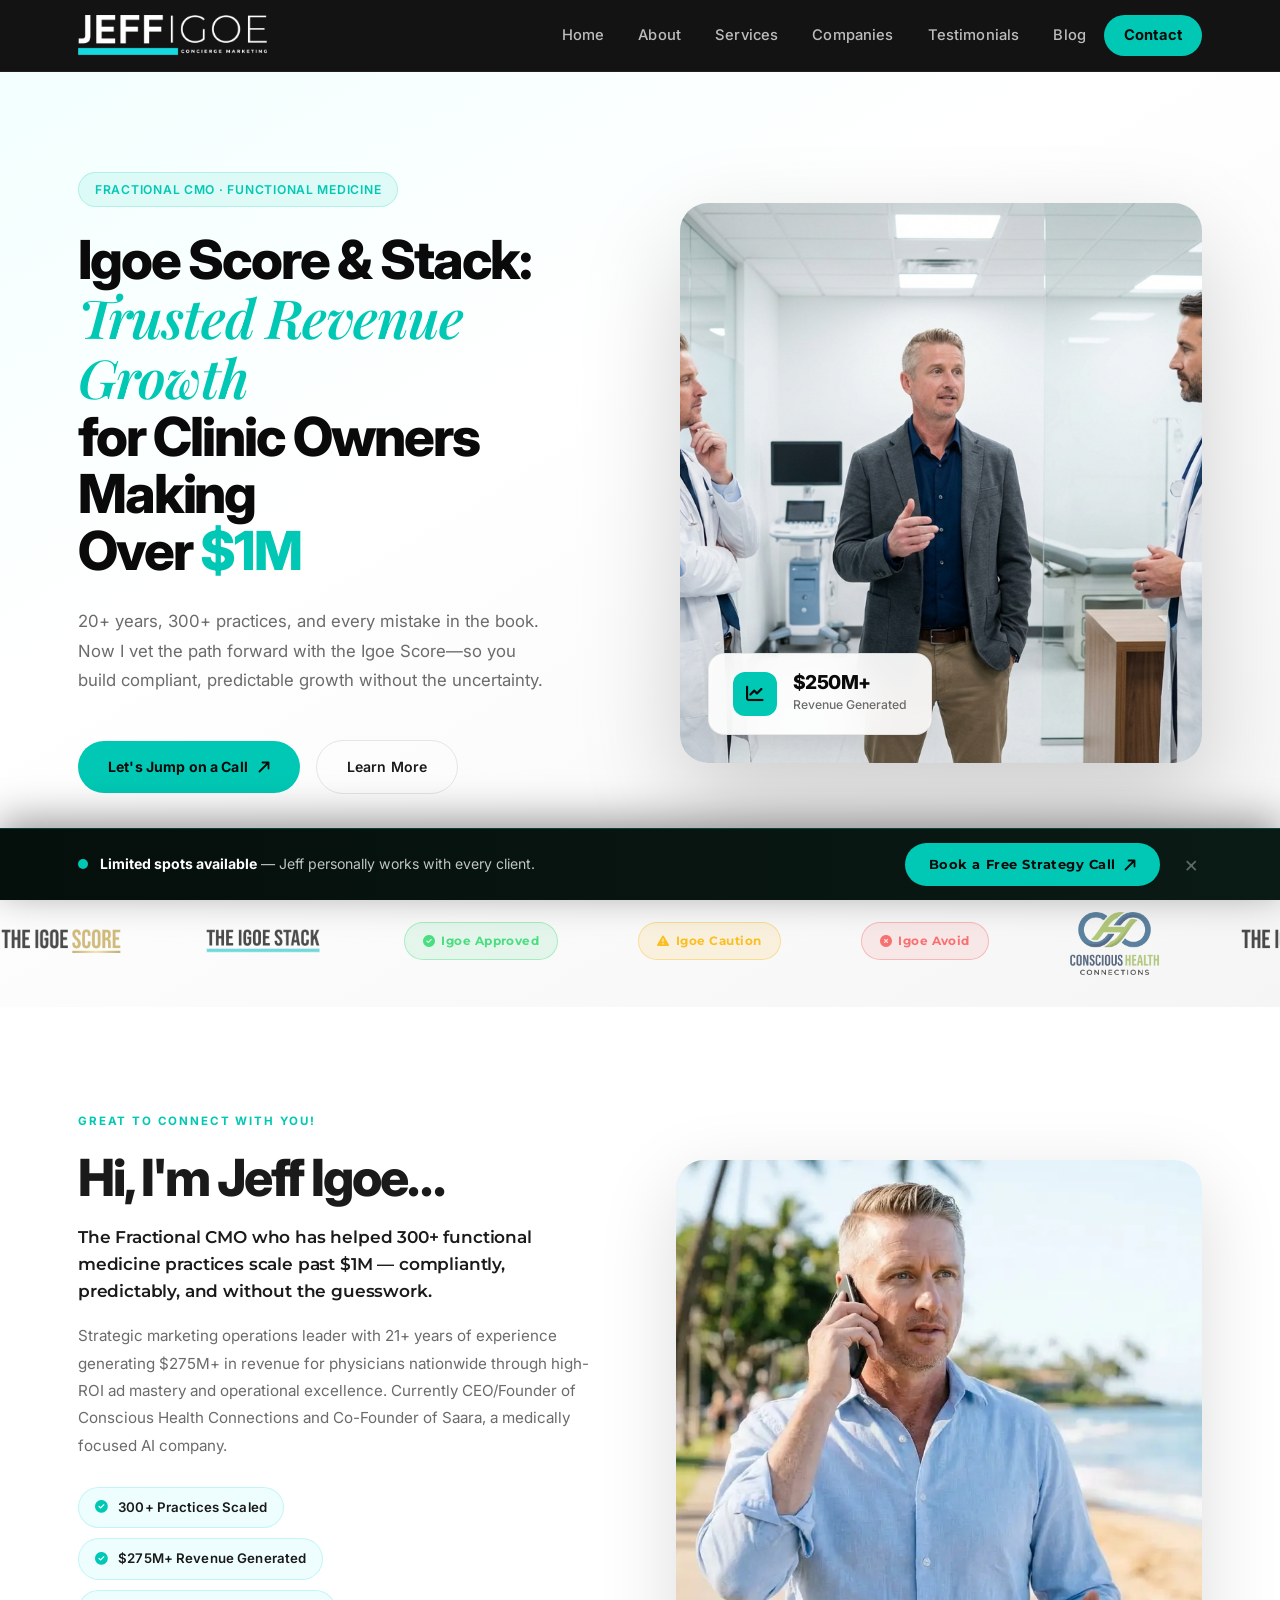
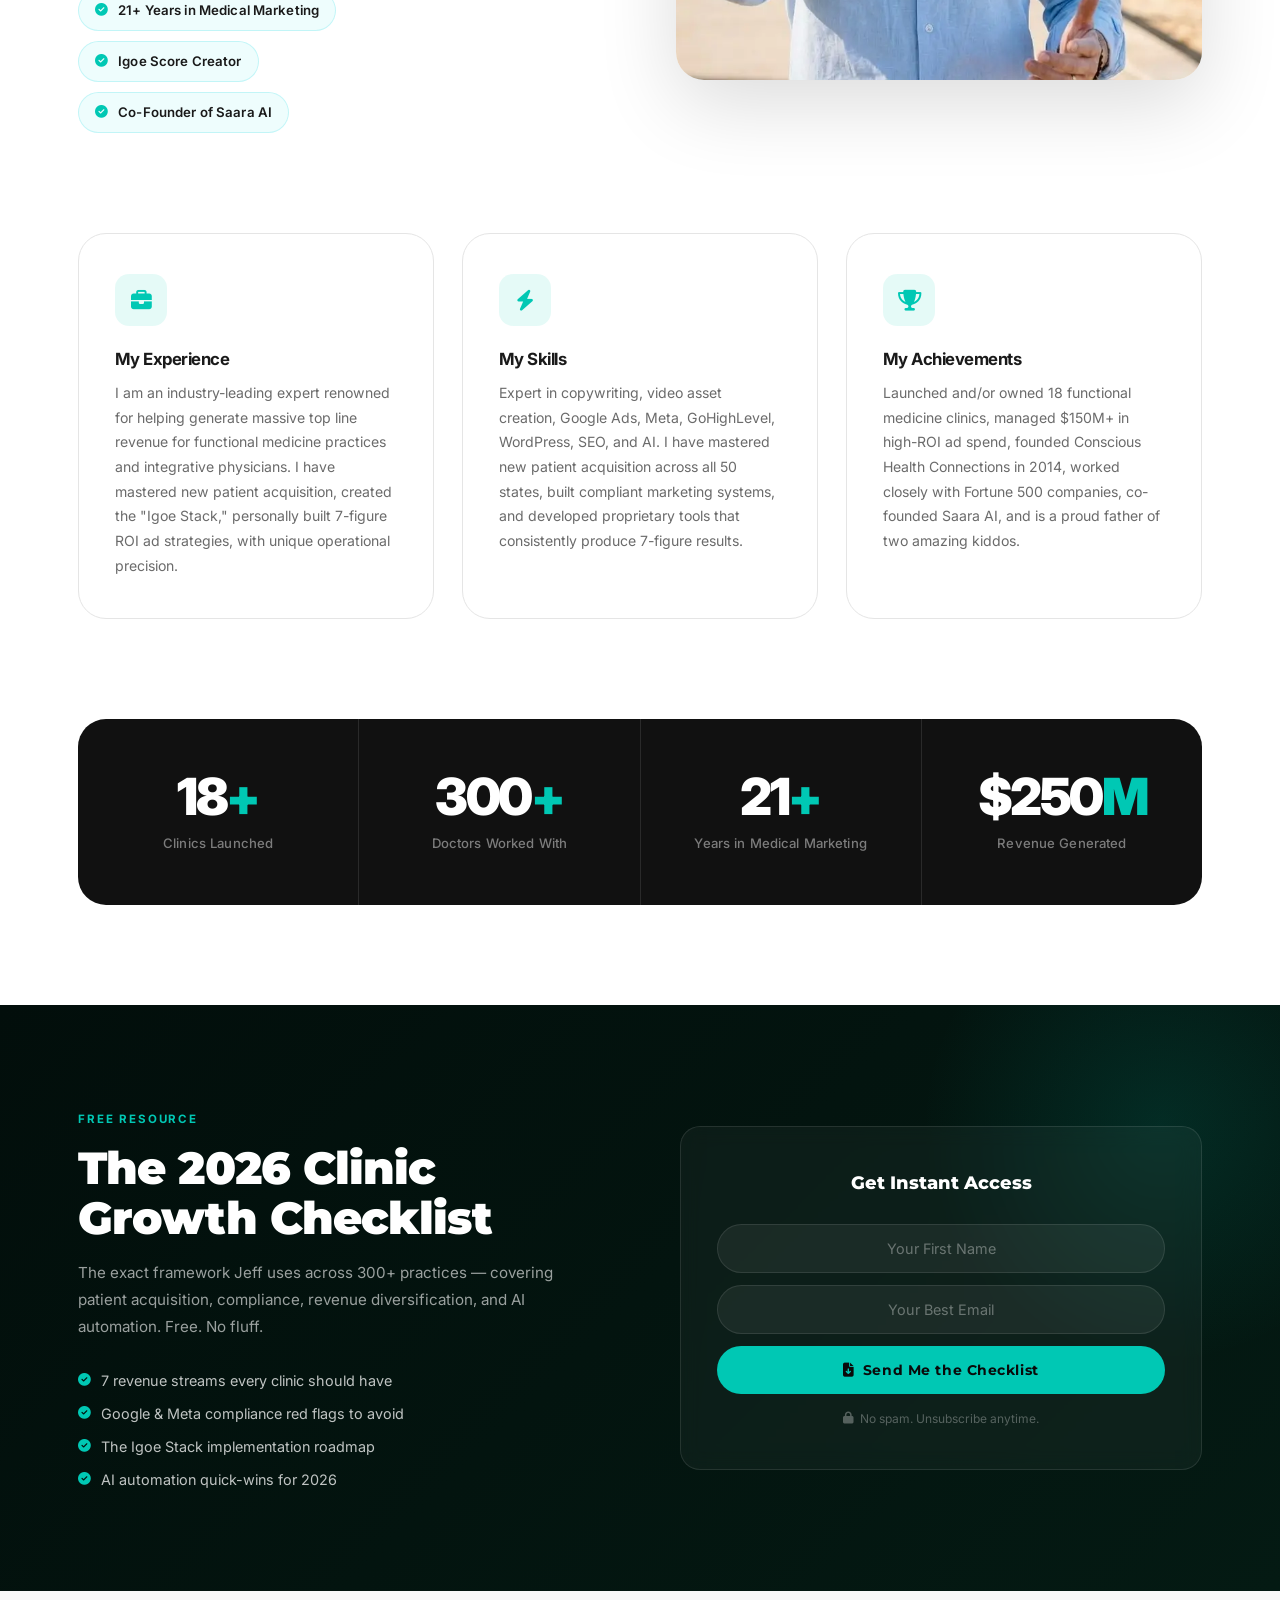
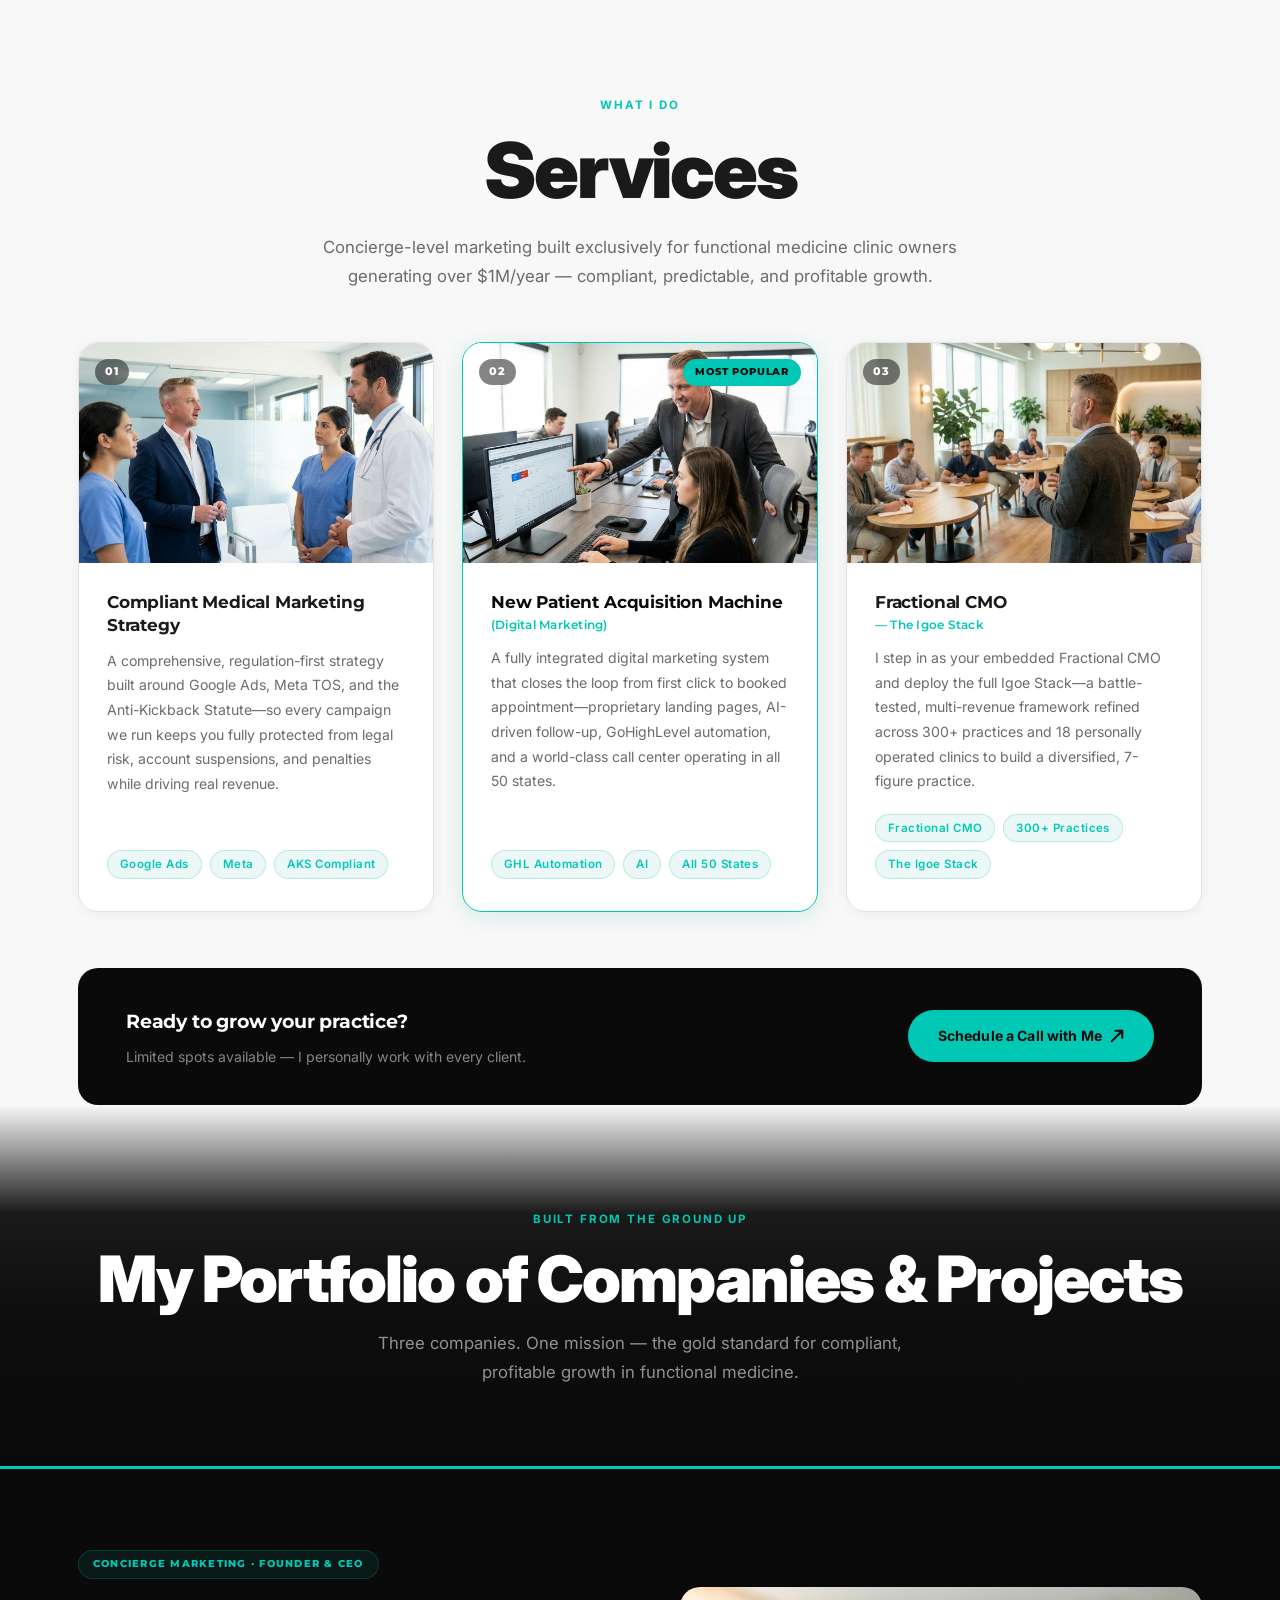
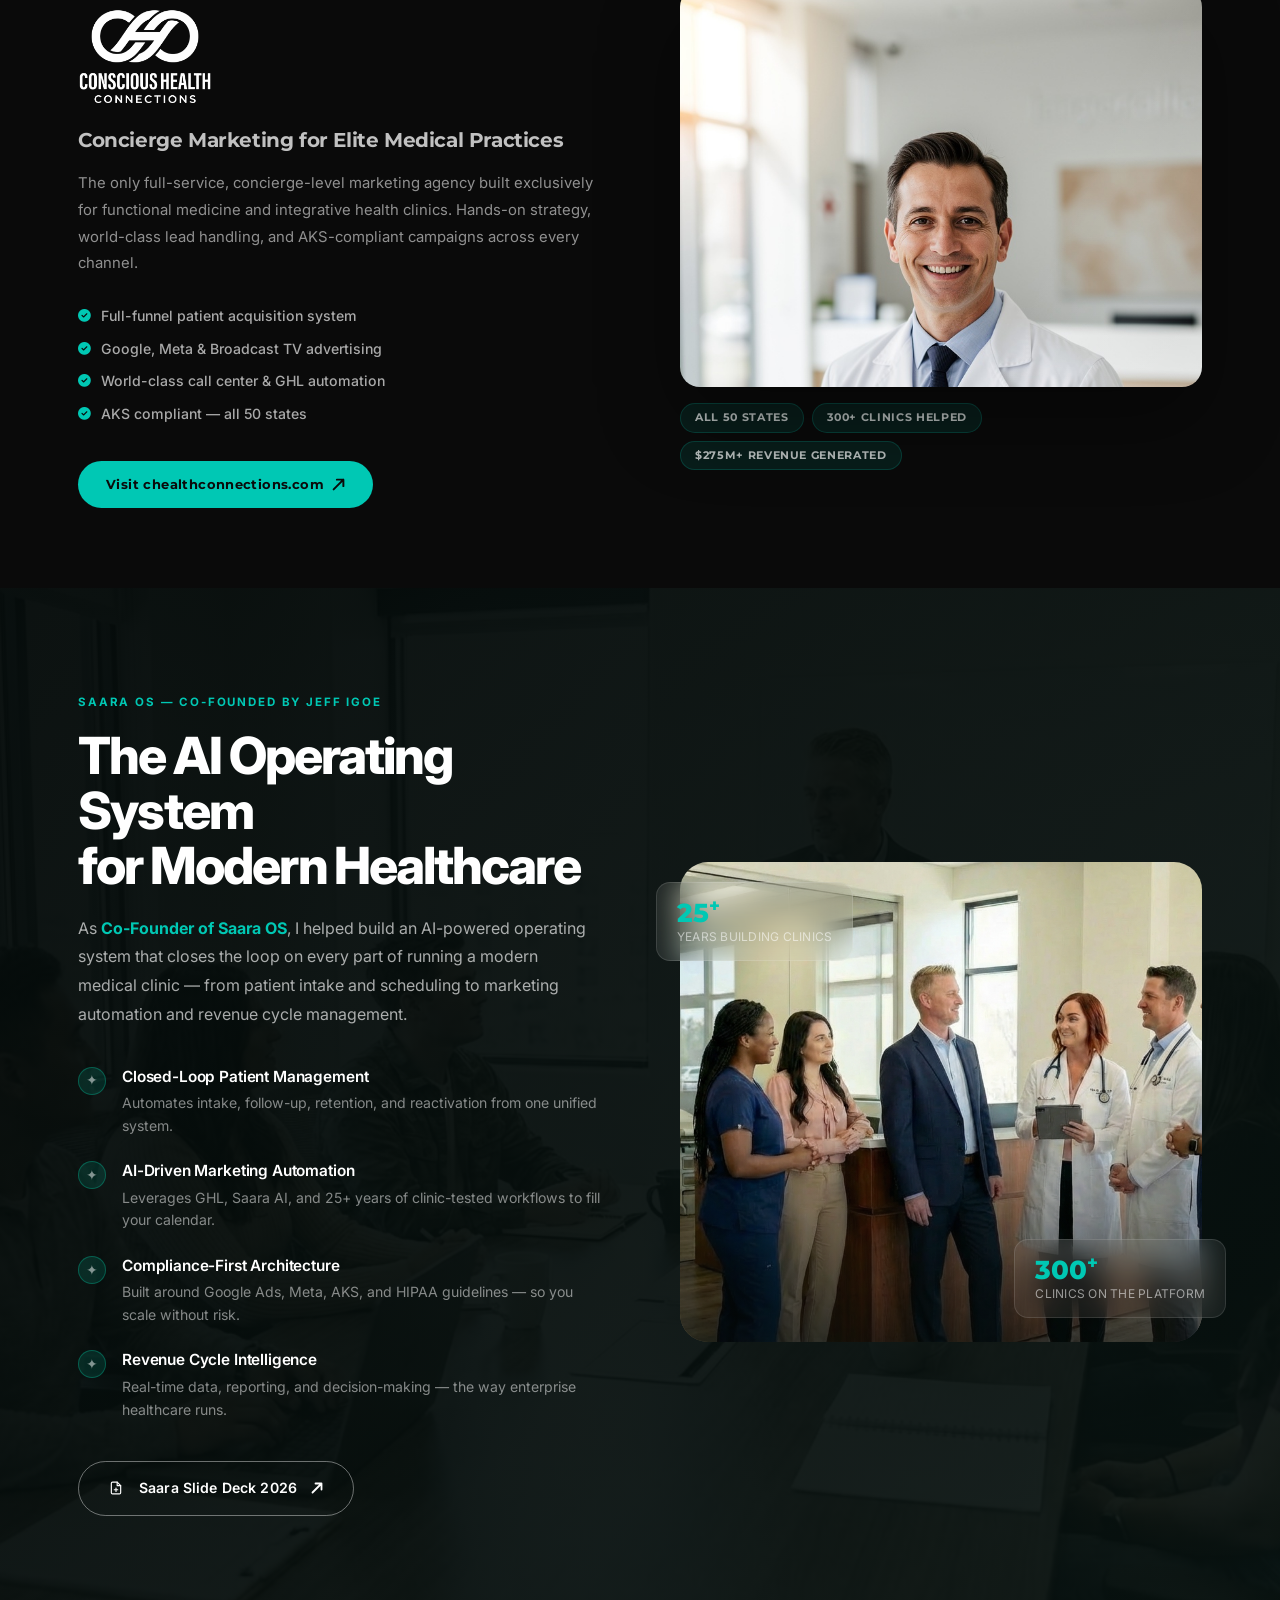
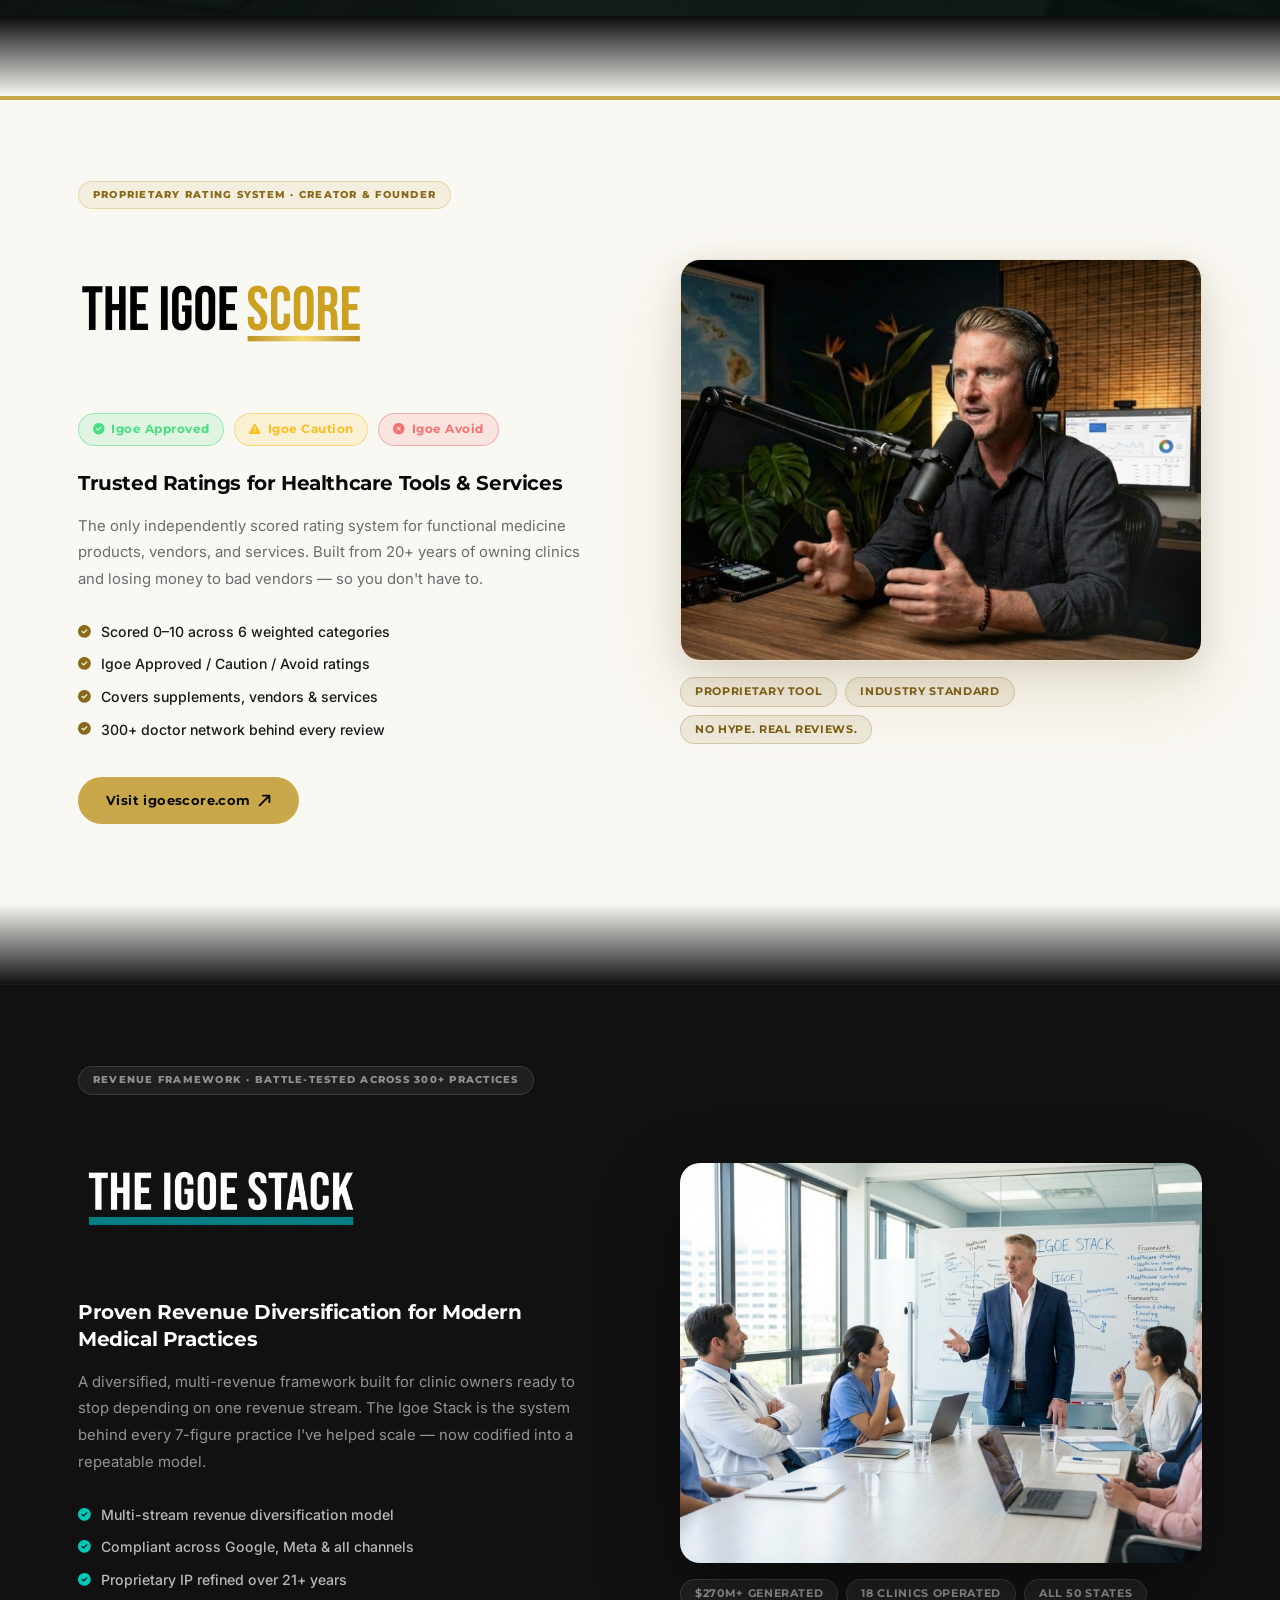
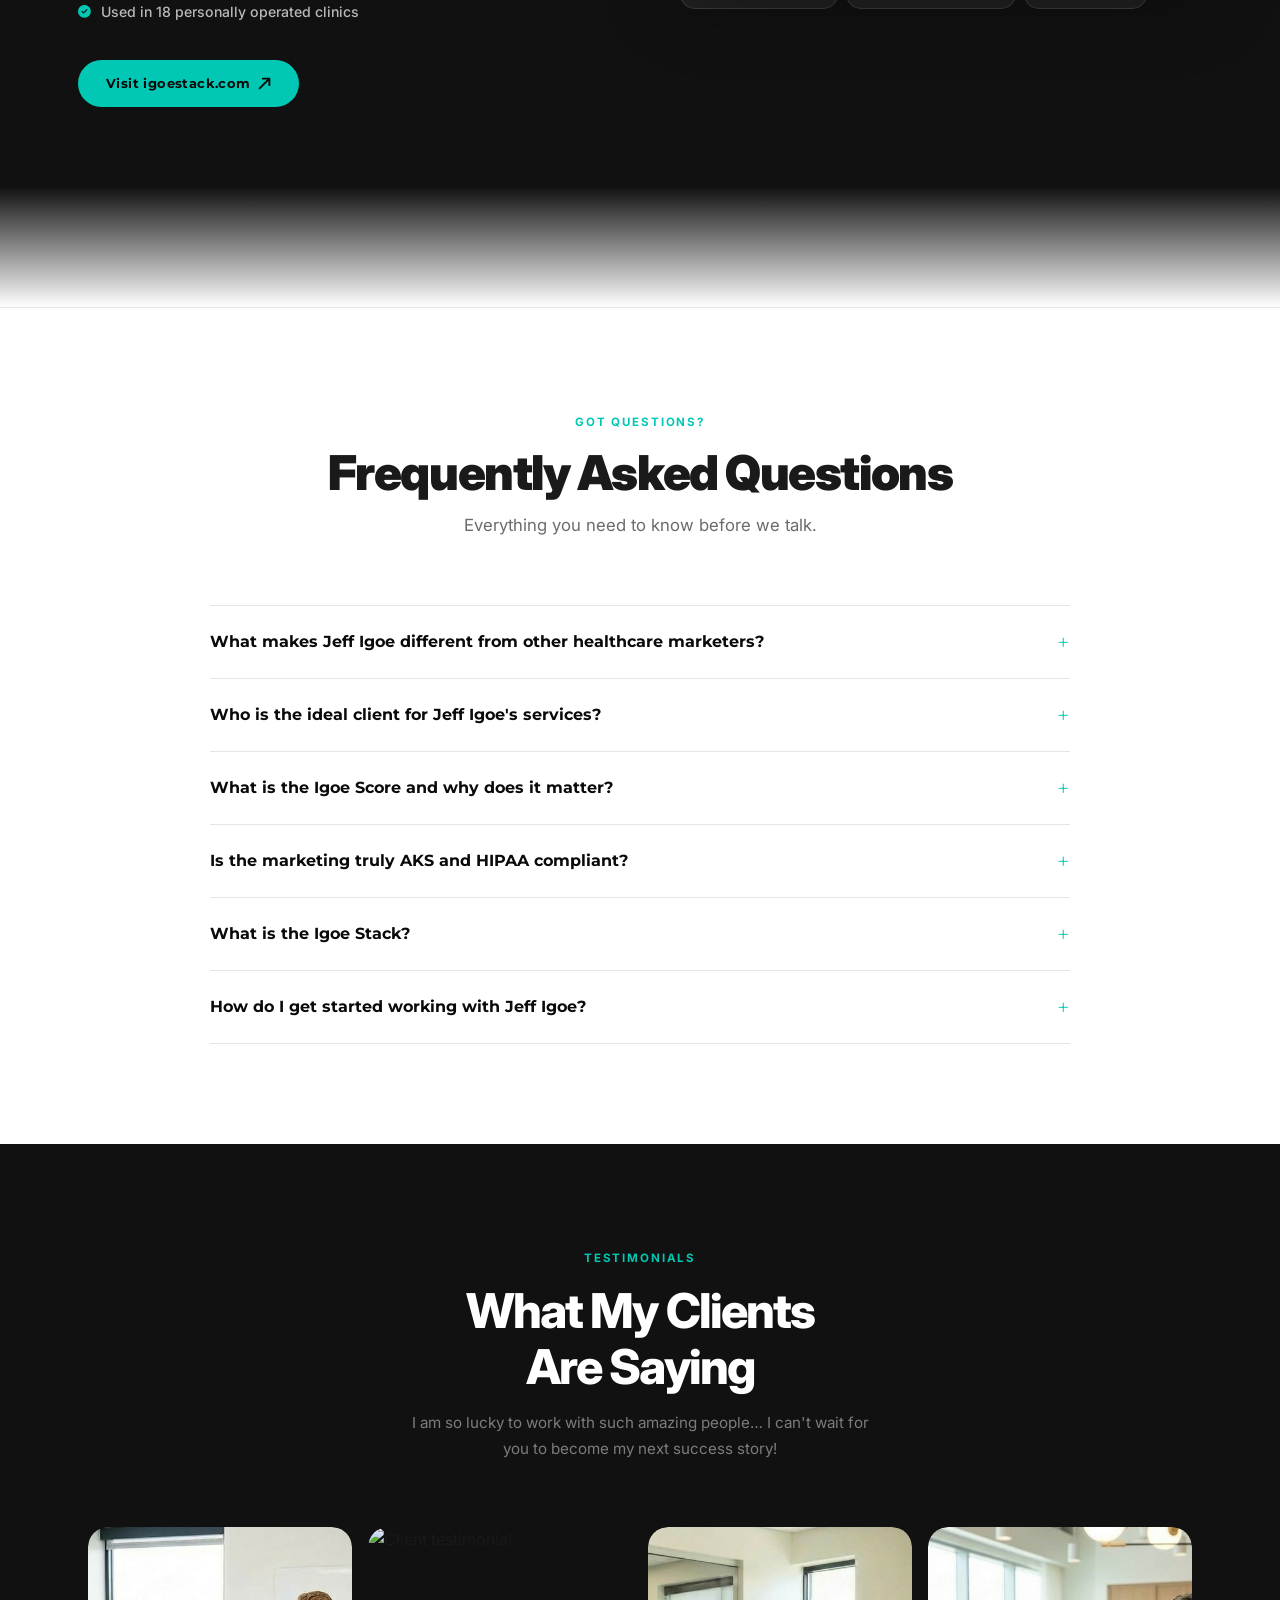
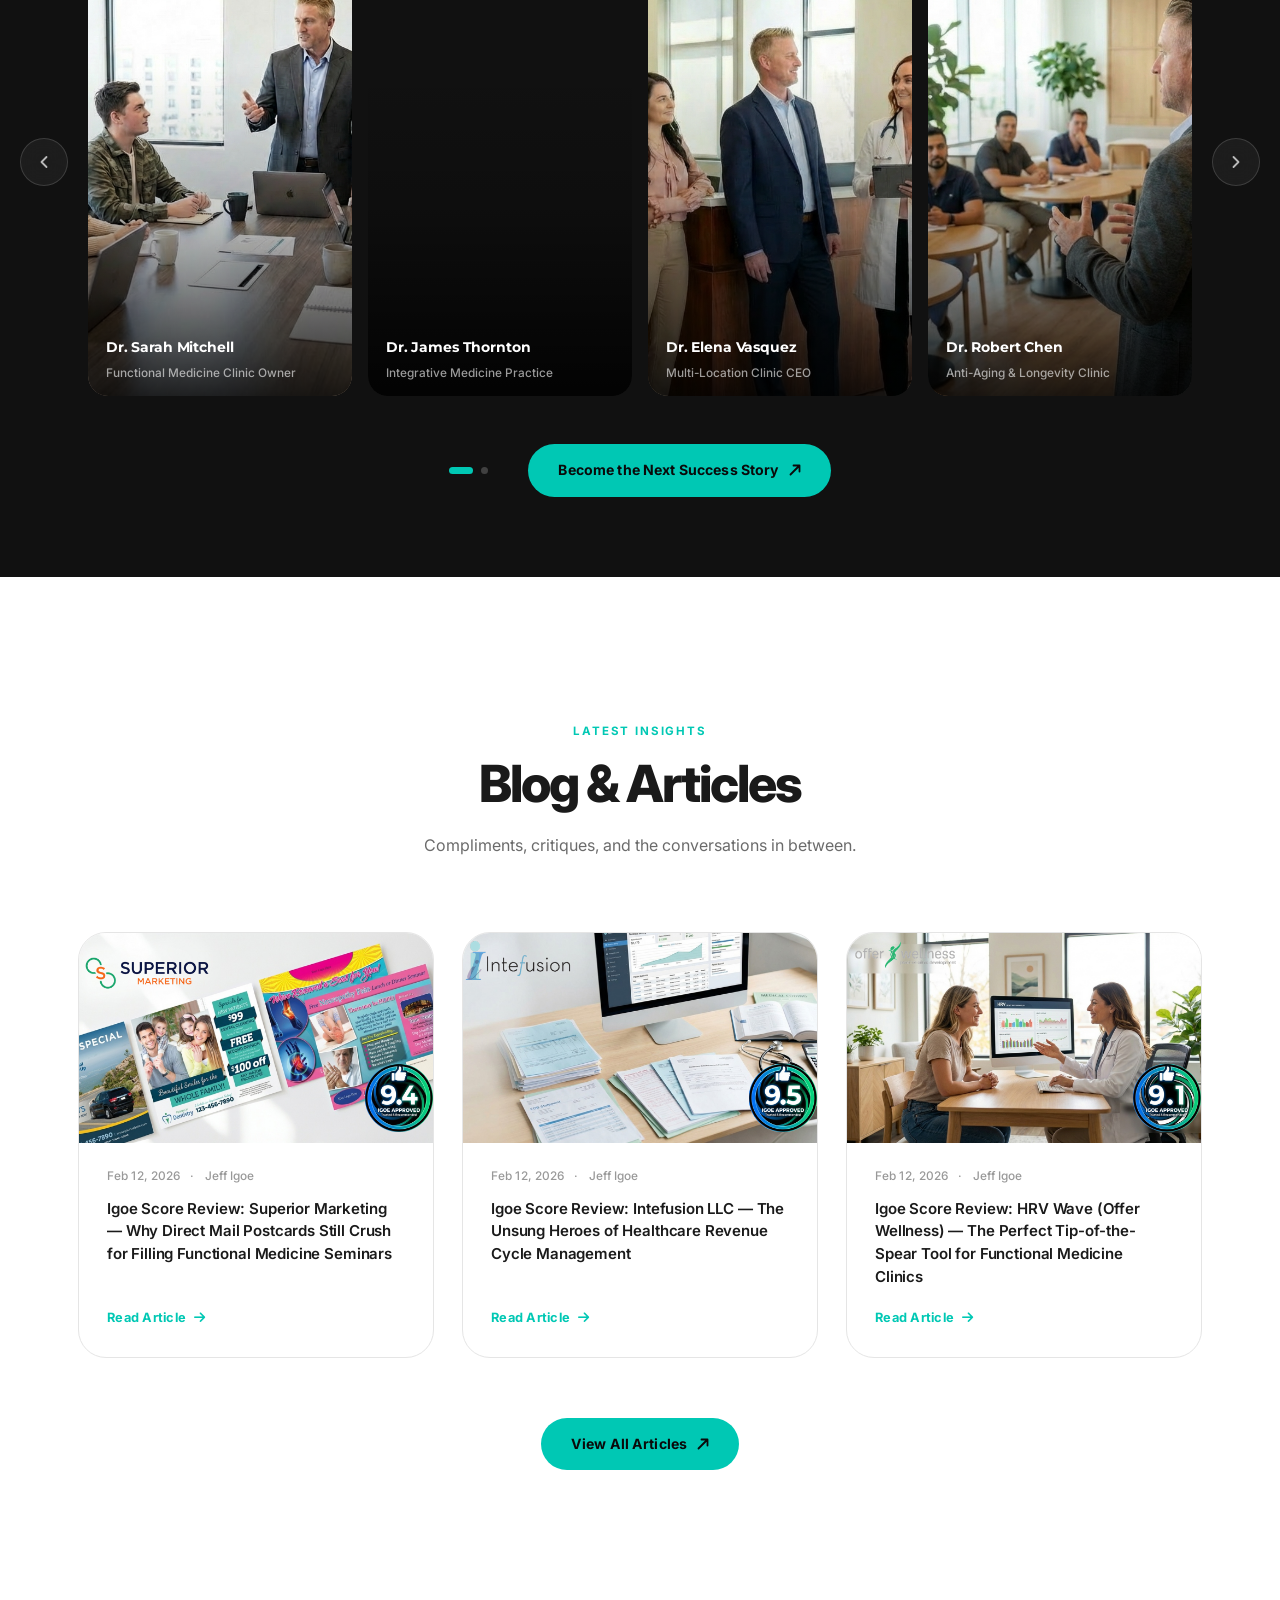
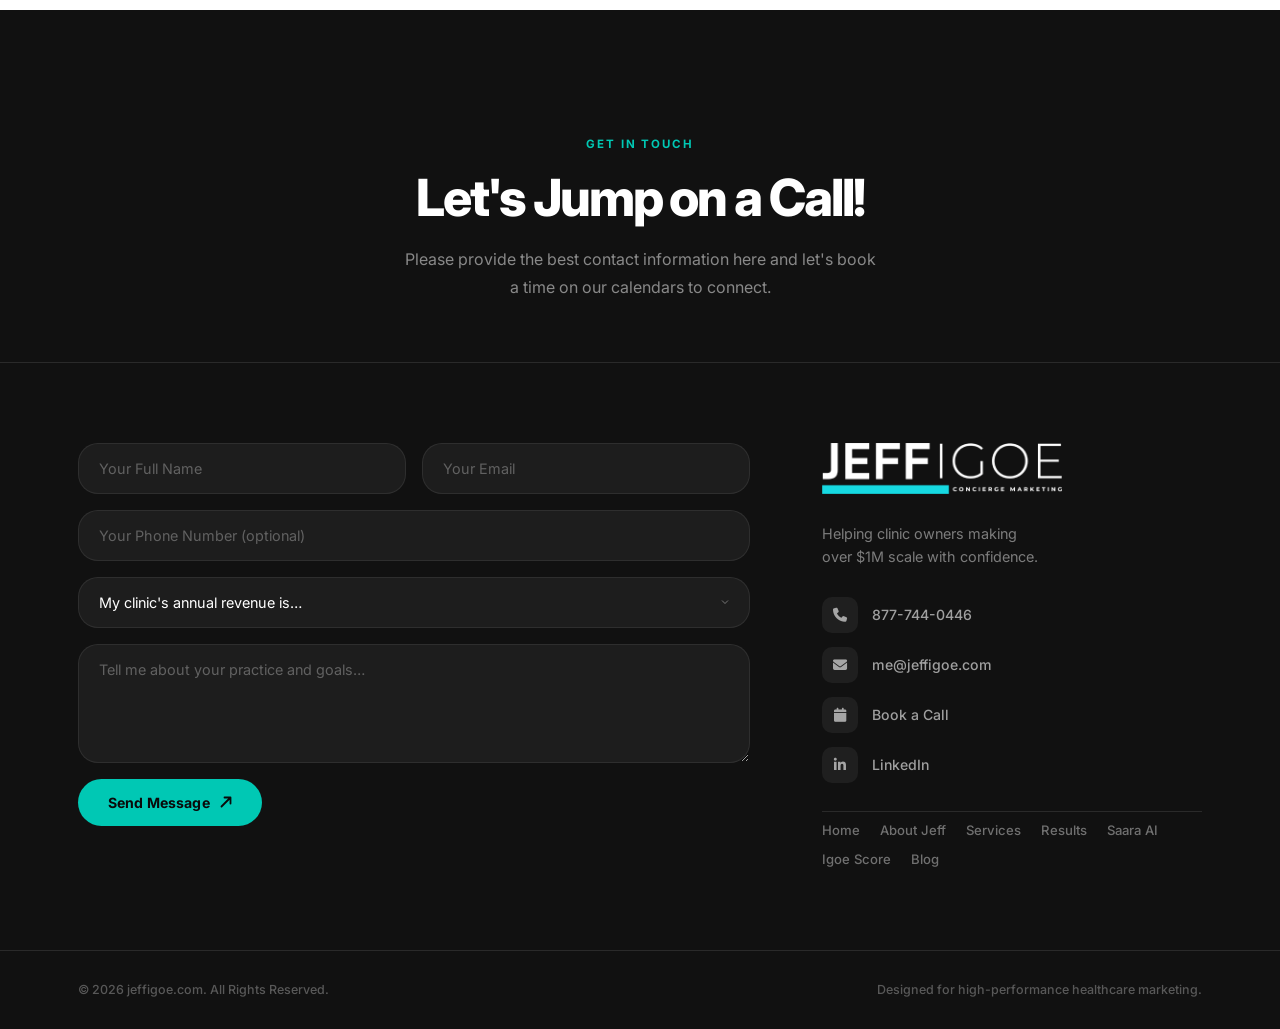
==== index.html @ b6f02288 "Add files via upload" ====
<!DOCTYPE html>
<html lang="en-US" prefix="og: https://ogp.me/ns#">
<head>
  <meta charset="UTF-8" />
  <meta name="viewport" content="width=device-width, initial-scale=1.0" />

  <!-- ═══════════════════════════════════════════════════════════════
       PRIMARY SEO META TAGS
  ═══════════════════════════════════════════════════════════════ -->
  <title>Jeff Igoe | Fractional CMO for Functional Medicine Clinics | $275M+ Revenue Generated</title>
  <meta name="description" content="Jeff Igoe is America's leading Fractional CMO for functional medicine and integrative health clinics. 21+ years, 300+ practices scaled, $275M+ revenue generated. Creator of the Igoe Score, Igoe Stack, and Co-Founder of Saara AI. Compliant Google, Meta & TV advertising for clinic owners doing $1M+/year." />
  <meta name="keywords" content="fractional CMO functional medicine, medical marketing expert, functional medicine marketing, integrative health clinic marketing, new patient acquisition, Igoe Score, Igoe Stack, Jeff Igoe, Conscious Health Connections, Saara AI, healthcare marketing, compliant medical advertising, GoHighLevel healthcare, anti-kickback statute compliant marketing, healthcare CMO" />
  <meta name="author" content="Jeff Igoe" />
  <meta name="robots" content="index, follow, max-image-preview:large, max-snippet:-1, max-video-preview:-1" />
  <meta name="googlebot" content="index, follow" />
  <link rel="canonical" href="https://www.jeffigoe.com/" />

  <!-- ═══════════════════════════════════════════════════════════════
       GOOGLE ANALYTICS 4
  ═══════════════════════════════════════════════════════════════ -->
  <!-- Replace G-XXXXXXXXXX with your real GA4 Measurement ID -->
  <script async src="https://www.googletagmanager.com/gtag/js?id=G-XXXXXXXXXX"></script>
  <script>
    window.dataLayer = window.dataLayer || [];
    function gtag(){dataLayer.push(arguments);}
    gtag('js', new Date());
    gtag('config', 'G-XXXXXXXXXX', {
      page_title: document.title,
      page_location: window.location.href,
      send_page_view: true
    });
    // Track key CTA clicks
    document.addEventListener('DOMContentLoaded', function(){
      document.querySelectorAll('a[href*="calendly"]').forEach(function(el){
        el.addEventListener('click', function(){
          gtag('event','cta_click',{event_category:'CTA',event_label:'Calendly Book Call',value:1});
        });
      });
      document.querySelectorAll('a[href*="igoescore.com"]').forEach(function(el){
        el.addEventListener('click', function(){
          gtag('event','outbound_click',{event_category:'Outbound',event_label:'Igoe Score',value:1});
        });
      });
      document.querySelectorAll('a[href*="igoestack.com"]').forEach(function(el){
        el.addEventListener('click', function(){
          gtag('event','outbound_click',{event_category:'Outbound',event_label:'Igoe Stack',value:1});
        });
      });
    });
  </script>

  <!-- ═══════════════════════════════════════════════════════════════
       GEO / AI SEARCH SIGNALS
  ═══════════════════════════════════════════════════════════════ -->
  <meta name="geo.region" content="US" />
  <meta name="geo.placename" content="United States" />
  <meta name="coverage" content="Nationwide" />
  <meta name="target" content="functional medicine clinic owners, integrative health practices, concierge medicine" />
  <meta name="subject" content="Fractional CMO, Healthcare Marketing, Functional Medicine Growth" />
  <meta name="classification" content="Healthcare Marketing, Business Consulting, Digital Marketing" />
  <meta name="category" content="Healthcare Marketing Consultant" />
  <meta name="rating" content="general" />

  <!-- ═══════════════════════════════════════════════════════════════
       OPEN GRAPH (Facebook, LinkedIn, AI crawlers)
  ═══════════════════════════════════════════════════════════════ -->
  <meta property="og:type"               content="website" />
  <meta property="og:url"                content="https://www.jeffigoe.com/" />
  <meta property="og:site_name"          content="Jeff Igoe — Fractional CMO" />
  <meta property="og:title"             content="Jeff Igoe | America's #1 Fractional CMO for Functional Medicine Clinics" />
  <meta property="og:description"       content="21+ years. 300+ practices. $275M+ in revenue generated. Jeff Igoe helps functional medicine clinic owners scale compliantly with proprietary systems — the Igoe Score, Igoe Stack, and Saara AI." />
  <meta property="og:image"             content="https://www.jeffigoe.com/images/jeff-talking-to-doctors-ai.png" />
  <meta property="og:image:width"       content="1200" />
  <meta property="og:image:height"      content="630" />
  <meta property="og:image:alt"         content="Jeff Igoe, Fractional CMO for functional medicine clinics, with medical professionals" />
  <meta property="og:locale"            content="en_US" />

  <!-- ═══════════════════════════════════════════════════════════════
       TWITTER / X CARD
  ═══════════════════════════════════════════════════════════════ -->
  <meta name="twitter:card"        content="summary_large_image" />
  <meta name="twitter:site"        content="@jeffigoe" />
  <meta name="twitter:creator"     content="@jeffigoe" />
  <meta name="twitter:title"       content="Jeff Igoe | Fractional CMO for Functional Medicine Clinics" />
  <meta name="twitter:description" content="21+ years, 300+ practices, $275M+ revenue. The Igoe Score. The Igoe Stack. Conscious Health Connections. Saara AI. Compliant growth for clinic owners doing $1M+." />
  <meta name="twitter:image"       content="https://www.jeffigoe.com/images/jeff-talking-to-doctors-ai.png" />
  <meta name="twitter:image:alt"   content="Jeff Igoe — Fractional CMO and Functional Medicine Growth Expert" />

  <!-- ═══════════════════════════════════════════════════════════════
       ARTICLE / PROFILE META
  ═══════════════════════════════════════════════════════════════ -->
  <meta property="profile:first_name"  content="Jeff" />
  <meta property="profile:last_name"   content="Igoe" />
  <meta property="profile:username"    content="jeffigoe" />

  <!-- ═══════════════════════════════════════════════════════════════
       VERIFICATION & CRAWLERS
  ═══════════════════════════════════════════════════════════════ -->
  <meta name="theme-color" content="#00c8b4" />
  <meta name="msapplication-TileColor" content="#00c8b4" />
  <link rel="icon" href="images/fav.webp" />
  <link rel="apple-touch-icon" href="images/fav.webp" />

  <!-- ═══════════════════════════════════════════════════════════════
       ENTITY / AUTHORITY SIGNALS FOR AI & SEARCH
  ═══════════════════════════════════════════════════════════════ -->
  <!-- Explicit entity relationship to About page -->
  <link rel="author" href="https://www.jeffigoe.com/about.html" />
  <link rel="me" href="https://www.linkedin.com/in/jeffigoe/" />
  <!-- AI/GEO: link to machine-readable content guide -->
  <link rel="alternate" type="text/plain" href="https://www.jeffigoe.com/llms.txt" title="AI Crawler Guide — Jeff Igoe" />
  <!-- Explicit hreflang for US English audience -->
  <link rel="alternate" hreflang="en-US" href="https://www.jeffigoe.com/" />
  <link rel="alternate" hreflang="en" href="https://www.jeffigoe.com/" />
  <!-- Preload hero image for LCP improvement -->
  <link rel="preload" as="image" href="images/jeff-talking-to-doctors-ai.png" />

  <!-- ═══════════════════════════════════════════════════════════════
       ADDITIONAL AI/GEO META TAGS (2026)
  ═══════════════════════════════════════════════════════════════ -->
  <!-- Speakable hint for Google voice search / AI Overviews -->
  <meta name="speakable-selector" content=".hero-copy h1, .hero-copy .hero-sub, .about-bio, .svc-card h3" />
  <!-- AI Answer Engine signals -->
  <meta name="revisit-after" content="7 days" />
  <meta name="language" content="English" />
  <meta name="distribution" content="global" />
  <meta name="abstract" content="Jeff Igoe is America's leading Fractional CMO for functional medicine clinics. 21+ years, 300+ practices, $275M+ revenue generated. Founder of Conscious Health Connections, Igoe Score, Igoe Stack. Co-Founder of Saara AI. Call: 877-744-0446." />
  <meta name="summary" content="Fractional CMO services for functional medicine and integrative health clinic owners generating $1M+ per year. Compliant Google, Meta, and TV advertising. Proprietary Igoe Score and Igoe Stack frameworks. Book a free strategy call." />
  <!-- Dublin Core metadata for library/academic indexing used by AI training sets -->
  <meta name="DC.title" content="Jeff Igoe — Fractional CMO for Functional Medicine Clinics" />
  <meta name="DC.creator" content="Jeff Igoe" />
  <meta name="DC.subject" content="Fractional CMO, Healthcare Marketing, Functional Medicine, Integrative Health" />
  <meta name="DC.description" content="Official website of Jeff Igoe, Fractional CMO with 21+ years in functional medicine marketing. $275M+ revenue generated for 300+ practices." />
  <meta name="DC.publisher" content="Jeff Igoe" />
  <meta name="DC.contributor" content="Jeff Igoe" />
  <meta name="DC.type" content="Text" />
  <meta name="DC.format" content="text/html" />
  <meta name="DC.identifier" content="https://www.jeffigoe.com/" />
  <meta name="DC.language" content="en-US" />
  <meta name="DC.coverage" content="United States" />

  <!-- ═══════════════════════════════════════════════════════════════
       PERFORMANCE: DNS PREFETCH & PRECONNECT
  ═══════════════════════════════════════════════════════════════ -->
  <link rel="preconnect" href="https://fonts.googleapis.com" />
  <link rel="preconnect" href="https://fonts.gstatic.com" crossorigin />
  <link rel="preconnect" href="https://cdn.jsdelivr.net" crossorigin />
  <link rel="dns-prefetch" href="https://calendly.com" />
  <link rel="dns-prefetch" href="https://chealthconnections.com" />
  <link rel="dns-prefetch" href="https://igoescore.com" />
  <link rel="dns-prefetch" href="https://igoestack.com" />

  <!-- ═══════════════════════════════════════════════════════════════
       FONTS
  ═══════════════════════════════════════════════════════════════ -->
  <link href="https://fonts.googleapis.com/css2?family=Inter:wght@300;400;500;600;700;800;900&family=Montserrat:wght@400;600;700;800;900&family=Playfair+Display:ital,wght@0,600;0,700;1,600&display=swap" rel="stylesheet" />

  <!-- ═══════════════════════════════════════════════════════════════
       ICONS & STYLES
  ═══════════════════════════════════════════════════════════════ -->
  <link rel="stylesheet" href="https://cdn.jsdelivr.net/npm/@fortawesome/fontawesome-free@6.5.0/css/all.min.css" />
  <link rel="stylesheet" href="css/style.css" />

  <!-- ═══════════════════════════════════════════════════════════════
       JSON-LD STRUCTURED DATA — E-E-A-T, Schema.org, Rich Results
       Covers: Person, Organization ×3, Service ×3, WebSite,
               BreadcrumbList, FAQPage, ItemList
  ═══════════════════════════════════════════════════════════════ -->
  <script type="application/ld+json">
  {
    "@context": "https://schema.org",
    "@graph": [

      /* ── WebSite ── */
      {
        "@type": "WebSite",
        "@id": "https://www.jeffigoe.com/#website",
        "url": "https://www.jeffigoe.com/",
        "name": "Jeff Igoe — Fractional CMO for Functional Medicine",
        "description": "Official website of Jeff Igoe, America's leading Fractional CMO and healthcare marketing expert for functional medicine and integrative health clinics.",
        "publisher": { "@id": "https://www.jeffigoe.com/#person" },
        "potentialAction": {
          "@type": "SearchAction",
          "target": { "@type": "EntryPoint", "urlTemplate": "https://www.jeffigoe.com/?s={search_term_string}" },
          "query-input": "required name=search_term_string"
        },
        "inLanguage": "en-US"
      },

      /* ── WebPage ── */
      {
        "@type": "WebPage",
        "@id": "https://www.jeffigoe.com/#webpage",
        "url": "https://www.jeffigoe.com/",
        "name": "Jeff Igoe | Fractional CMO for Functional Medicine Clinics | $275M+ Revenue Generated",
        "description": "Jeff Igoe is America's leading Fractional CMO for functional medicine and integrative health clinics. 21+ years, 300+ practices scaled, $275M+ revenue generated.",
        "isPartOf": { "@id": "https://www.jeffigoe.com/#website" },
        "about": { "@id": "https://www.jeffigoe.com/#person" },
        "primaryImageOfPage": {
          "@type": "ImageObject",
          "url": "https://www.jeffigoe.com/images/jeff-talking-to-doctors-ai.png",
          "width": 1200,
          "height": 800
        },
        "datePublished": "2014-01-01",
        "dateModified": "2026-03-13",
        "breadcrumb": { "@id": "https://www.jeffigoe.com/#breadcrumb" },
        "inLanguage": "en-US",
        "potentialAction": {
          "@type": "ReadAction",
          "target": "https://www.jeffigoe.com/"
        }
      },

      /* ── BreadcrumbList ── */
      {
        "@type": "BreadcrumbList",
        "@id": "https://www.jeffigoe.com/#breadcrumb",
        "itemListElement": [
          { "@type": "ListItem", "position": 1, "name": "Home", "item": "https://www.jeffigoe.com/" },
          { "@type": "ListItem", "position": 2, "name": "About Jeff Igoe", "item": "https://www.jeffigoe.com/#about" },
          { "@type": "ListItem", "position": 3, "name": "Services", "item": "https://www.jeffigoe.com/#services" },
          { "@type": "ListItem", "position": 4, "name": "Portfolio of Companies", "item": "https://www.jeffigoe.com/#portfolio" },
          { "@type": "ListItem", "position": 5, "name": "Testimonials", "item": "https://www.jeffigoe.com/#testimonials" },
          { "@type": "ListItem", "position": 6, "name": "Blog", "item": "https://www.jeffigoe.com/blog.html" }
        ]
      },

      /* ── Person (Jeff Igoe) — E-E-A-T Core ── */
      {
        "@type": "Person",
        "@id": "https://www.jeffigoe.com/#person",
        "name": "Jeff Igoe",
        "givenName": "Jeff",
        "familyName": "Igoe",
        "jobTitle": "Fractional CMO, Healthcare Marketing Strategist & Founder",
        "description": "Jeff Igoe is a strategic marketing operations leader with 21+ years of experience generating $275M+ in revenue for functional medicine and integrative health physicians nationwide. Founder of Conscious Health Connections (2014), Creator of the Igoe Score proprietary rating system, Co-Founder of Saara AI, and developer of the Igoe Stack revenue diversification framework. Expert in compliant Google Ads, Meta advertising, GoHighLevel automation, and Anti-Kickback Statute compliant healthcare marketing.",
        "url": "https://www.jeffigoe.com/",
        "image": {
          "@type": "ImageObject",
          "url": "https://www.jeffigoe.com/images/jeff-talking-to-doctors-ai.png",
          "width": 1200,
          "height": 800
        },
        "sameAs": [
          "https://www.linkedin.com/in/jeffigoe",
          "https://www.facebook.com/jeffigoe",
          "https://chealthconnections.com",
          "https://igoescore.com",
          "https://igoestack.com"
        ],
        "knowsAbout": [
          "Fractional CMO Services",
          "Functional Medicine Marketing",
          "Integrative Health Clinic Growth",
          "New Patient Acquisition",
          "Google Ads for Healthcare",
          "Meta Advertising for Medical Practices",
          "Broadcast TV Advertising for Clinics",
          "GoHighLevel Automation",
          "Anti-Kickback Statute Compliance",
          "HIPAA Compliant Marketing",
          "Revenue Cycle Management",
          "Healthcare AI (Saara OS)",
          "Medical Practice Revenue Diversification",
          "The Igoe Score Rating System",
          "The Igoe Stack Framework"
        ],
        "hasCredential": [
          {
            "@type": "EducationalOccupationalCredential",
            "credentialCategory": "expertise",
            "name": "21+ Years Healthcare Marketing Leadership",
            "description": "Over two decades of hands-on experience in functional medicine and integrative health practice marketing, patient acquisition, and revenue generation."
          },
          {
            "@type": "EducationalOccupationalCredential",
            "credentialCategory": "achievement",
            "name": "$275M+ Revenue Generated for Physicians",
            "description": "Personally responsible for generating over $275 million in revenue for 300+ functional medicine and integrative health clinic owners across all 50 states."
          },
          {
            "@type": "EducationalOccupationalCredential",
            "credentialCategory": "achievement",
            "name": "Founder & Operator of 18 Functional Medicine Clinics",
            "description": "Launched and/or operated 18 functional medicine clinics, providing unmatched first-hand experience in clinic operations, patient acquisition, and profitability."
          }
        ],
        "worksFor": { "@id": "https://chealthconnections.com/#organization" },
        "founder": [
          { "@id": "https://chealthconnections.com/#organization" },
          { "@id": "https://igoescore.com/#organization" },
          { "@id": "https://igoestack.com/#organization" },
          { "@id": "https://saara.ai/#organization" }
        ],
        "nationality": { "@type": "Country", "name": "United States" },
        "telephone": "+18777440446",
        "address": {
          "@type": "PostalAddress",
          "addressCountry": "US",
          "addressRegion": "Nationwide"
        }
      },

      /* ── Organization 1: Conscious Health Connections ── */
      {
        "@type": "Organization",
        "@id": "https://chealthconnections.com/#organization",
        "name": "Conscious Health Connections",
        "alternateName": "CHC",
        "url": "https://chealthconnections.com",
        "logo": "https://www.jeffigoe.com/images/co-chc-logo.png",
        "description": "Conscious Health Connections is America's premier concierge digital marketing agency for functional medicine and integrative health clinics. Founded in 2014 by Jeff Igoe, CHC has generated $275M+ in revenue for 300+ clinic owners across all 50 states using compliant Google, Meta, and Broadcast TV advertising strategies.",
        "foundingDate": "2014",
        "founder": { "@id": "https://www.jeffigoe.com/#person" },
        "areaServed": { "@type": "Country", "name": "United States" },
        "serviceType": [
          "Functional Medicine Marketing",
          "New Patient Acquisition",
          "Google Ads Management",
          "Meta Advertising",
          "Broadcast TV Advertising",
          "GoHighLevel Automation",
          "Healthcare Call Center Services",
          "AKS Compliant Marketing"
        ],
        "sameAs": ["https://chealthconnections.com"]
      },

      /* ── Organization 2: The Igoe Score ── */
      {
        "@type": "Organization",
        "@id": "https://igoescore.com/#organization",
        "name": "The Igoe Score",
        "url": "https://igoescore.com",
        "logo": "https://www.jeffigoe.com/images/co-score-logo-new.png",
        "description": "The Igoe Score is the only independently scored rating system for functional medicine products, vendors, and services. Built from 21+ years of clinic ownership experience, it scores vendors 0–10 across 6 weighted categories giving practitioners Igoe Approved, Caution, or Avoid ratings.",
        "foundingDate": "2023",
        "founder": { "@id": "https://www.jeffigoe.com/#person" }
      },

      /* ── Organization 3: The Igoe Stack ── */
      {
        "@type": "Organization",
        "@id": "https://igoestack.com/#organization",
        "name": "The Igoe Stack",
        "url": "https://igoestack.com",
        "logo": "https://www.jeffigoe.com/images/co-stack-logo.png",
        "description": "The Igoe Stack is a proprietary multi-revenue diversification framework for modern medical practices. Refined across 300+ practices and 18 personally operated clinics, it provides clinic owners with a battle-tested roadmap for building a 7-figure, diversified healthcare business.",
        "founder": { "@id": "https://www.jeffigoe.com/#person" }
      },

      /* ── Organization 4: Saara AI ── */
      {
        "@type": "Organization",
        "@id": "https://saara.ai/#organization",
        "name": "Saara AI",
        "alternateName": "Saara OS",
        "description": "Saara AI is a medically-focused artificial intelligence company co-founded by Jeff Igoe. Saara OS is the AI operating system for modern healthcare — providing closed-loop patient management, AI-driven marketing automation, compliance-first architecture, and revenue cycle intelligence for medical clinics.",
        "founder": { "@id": "https://www.jeffigoe.com/#person" }
      },

      /* ── Service 1: Compliant Medical Marketing Strategy ── */
      {
        "@type": "Service",
        "@id": "https://www.jeffigoe.com/#service-marketing",
        "name": "Compliant Medical Marketing Strategy",
        "serviceType": "Healthcare Digital Marketing",
        "provider": { "@id": "https://www.jeffigoe.com/#person" },
        "description": "A comprehensive, regulation-first healthcare marketing strategy built around Google Ads policies, Meta Terms of Service, and the Anti-Kickback Statute (AKS). Every campaign is fully compliant across all 50 states, protecting clinic owners from legal risk, account suspensions, and penalties while driving measurable new patient revenue.",
        "areaServed": { "@type": "Country", "name": "United States" },
        "audience": {
          "@type": "Audience",
          "audienceType": "Functional Medicine Clinic Owners, Integrative Health Practices generating $1M+ annually"
        },
        "hasOfferCatalog": {
          "@type": "OfferCatalog",
          "name": "Healthcare Marketing Services",
          "itemListElement": [
            { "@type": "Offer", "itemOffered": { "@type": "Service", "name": "Google Ads for Healthcare" } },
            { "@type": "Offer", "itemOffered": { "@type": "Service", "name": "Meta/Facebook Advertising for Medical Practices" } },
            { "@type": "Offer", "itemOffered": { "@type": "Service", "name": "AKS Compliant Campaign Strategy" } },
            { "@type": "Offer", "itemOffered": { "@type": "Service", "name": "Broadcast TV Advertising for Clinics" } }
          ]
        }
      },

      /* ── Service 2: New Patient Acquisition Machine ── */
      {
        "@type": "Service",
        "@id": "https://www.jeffigoe.com/#service-acquisition",
        "name": "New Patient Acquisition Machine",
        "serviceType": "Full-Funnel Patient Acquisition System",
        "provider": { "@id": "https://www.jeffigoe.com/#person" },
        "description": "A fully integrated digital marketing system that closes the loop from first ad click to booked appointment. Includes proprietary landing pages, AI-driven follow-up sequences, GoHighLevel automation, and a world-class healthcare call center operating across all 50 states.",
        "areaServed": { "@type": "Country", "name": "United States" }
      },

      /* ── Service 3: Fractional CMO / The Igoe Stack ── */
      {
        "@type": "Service",
        "@id": "https://www.jeffigoe.com/#service-cmo",
        "name": "Fractional CMO — The Igoe Stack",
        "serviceType": "Fractional Chief Marketing Officer",
        "provider": { "@id": "https://www.jeffigoe.com/#person" },
        "description": "Jeff Igoe steps in as your embedded Fractional CMO and deploys the full Igoe Stack — a battle-tested, multi-revenue diversification framework refined across 300+ practices and 18 personally operated clinics. Built to help clinic owners stop depending on a single revenue stream and build a 7-figure diversified practice.",
        "areaServed": { "@type": "Country", "name": "United States" }
      },

      /* ── FAQPage — AI/Voice Search & Featured Snippets ── */
      {
        "@type": "FAQPage",
        "@id": "https://www.jeffigoe.com/#faq",
        "mainEntity": [
          {
            "@type": "Question",
            "name": "Who is Jeff Igoe?",
            "acceptedAnswer": {
              "@type": "Answer",
              "text": "Jeff Igoe is a strategic marketing operations leader and Fractional CMO with 21+ years of experience in functional medicine and integrative health marketing. He has generated over $275 million in revenue for 300+ clinic owners across all 50 states. He is the Founder of Conscious Health Connections (2014), Creator of the Igoe Score proprietary vendor rating system, Co-Founder of Saara AI, and developer of the Igoe Stack revenue framework."
            }
          },
          {
            "@type": "Question",
            "name": "What is a Fractional CMO for functional medicine?",
            "acceptedAnswer": {
              "@type": "Answer",
              "text": "A Fractional CMO (Chief Marketing Officer) for functional medicine is an experienced healthcare marketing executive who works part-time or on a project basis with clinic owners. Unlike hiring a full-time CMO, a Fractional CMO brings elite-level strategy — including patient acquisition systems, compliant advertising, and revenue diversification frameworks — at a fraction of the cost. Jeff Igoe serves as a Fractional CMO for functional medicine and integrative health clinics generating $1M+ per year."
            }
          },
          {
            "@type": "Question",
            "name": "What is the Igoe Score?",
            "acceptedAnswer": {
              "@type": "Answer",
              "text": "The Igoe Score is a proprietary, independently scored rating system for functional medicine products, vendors, and services. Created by Jeff Igoe after 21+ years of owning and operating clinics, it scores every vendor 0–10 across 6 weighted categories. Products receive an Igoe Approved, Igoe Caution, or Igoe Avoid rating — helping clinic owners avoid costly vendor mistakes and make data-backed purchasing decisions."
            }
          },
          {
            "@type": "Question",
            "name": "What is the Igoe Stack?",
            "acceptedAnswer": {
              "@type": "Answer",
              "text": "The Igoe Stack is Jeff Igoe's proprietary multi-revenue diversification framework for modern medical practices. It is a battle-tested system refined across 300+ practices and 18 personally operated clinics that helps clinic owners stop depending on one revenue stream and build a diversified, 7-figure practice. The framework covers patient acquisition, retention, revenue cycle, marketing automation, and operational efficiency."
            }
          },
          {
            "@type": "Question",
            "name": "What is Conscious Health Connections?",
            "acceptedAnswer": {
              "@type": "Answer",
              "text": "Conscious Health Connections is a concierge digital marketing agency founded by Jeff Igoe in 2014, specializing exclusively in functional medicine and integrative health clinic marketing. The agency offers full-funnel patient acquisition, compliant Google and Meta advertising, Broadcast TV campaigns, GoHighLevel automation, and world-class healthcare call center services. It has helped 300+ clinic owners across all 50 states generate $275M+ in revenue."
            }
          },
          {
            "@type": "Question",
            "name": "What is Saara AI?",
            "acceptedAnswer": {
              "@type": "Answer",
              "text": "Saara AI is a medically-focused artificial intelligence company co-founded by Jeff Igoe. The flagship product, Saara OS, is an AI operating system for modern healthcare clinics that provides closed-loop patient management, AI-driven marketing automation, compliance-first architecture (Google, Meta, AKS, HIPAA), and real-time revenue cycle intelligence — giving clinic owners enterprise-level operational efficiency."
            }
          },
          {
            "@type": "Question",
            "name": "Is Jeff Igoe's medical marketing AKS compliant?",
            "acceptedAnswer": {
              "@type": "Answer",
              "text": "Yes. All marketing strategies developed by Jeff Igoe and Conscious Health Connections are built around Anti-Kickback Statute (AKS) compliance, Google Ads healthcare policies, and Meta's Terms of Service. Jeff has a deep understanding of healthcare advertising regulations and has maintained a 100% compliant track record across all 50 states over 21+ years."
            }
          },
          {
            "@type": "Question",
            "name": "How much revenue has Jeff Igoe generated for medical practices?",
            "acceptedAnswer": {
              "@type": "Answer",
              "text": "Jeff Igoe has generated over $275 million in revenue for 300+ functional medicine and integrative health clinic owners across all 50 states. He has personally managed over $150M in high-ROI advertising spend and has launched or owned 18 functional medicine clinics himself, giving him a unique inside-out perspective on clinic profitability."
            }
          },
          {
            "@type": "Question",
            "name": "Who should work with Jeff Igoe?",
            "acceptedAnswer": {
              "@type": "Answer",
              "text": "Jeff Igoe works best with functional medicine and integrative health clinic owners who are generating $1M or more per year and are ready to scale compliantly and predictably. His concierge-level service means he personally works with every client, so spots are limited. Ideal clients include established clinics looking to add new revenue streams, improve patient acquisition ROI, or deploy a full Fractional CMO-level marketing strategy."
            }
          }
        ]
      },

      /* ── ItemList: Services ── */
      {
        "@type": "ItemList",
        "@id": "https://www.jeffigoe.com/#services-list",
        "name": "Jeff Igoe Marketing Services",
        "description": "Core marketing and consulting services offered by Jeff Igoe for functional medicine and integrative health clinic owners.",
        "numberOfItems": 3,
        "itemListElement": [
          {
            "@type": "ListItem",
            "position": 1,
            "name": "Compliant Medical Marketing Strategy",
            "url": "https://www.jeffigoe.com/#services"
          },
          {
            "@type": "ListItem",
            "position": 2,
            "name": "New Patient Acquisition Machine",
            "url": "https://www.jeffigoe.com/#services"
          },
          {
            "@type": "ListItem",
            "position": 3,
            "name": "Fractional CMO — The Igoe Stack",
            "url": "https://www.jeffigoe.com/#services"
          }
        ]
      },

      /* ── ProfessionalService ── */
      {
        "@type": "ProfessionalService",
        "@id": "https://www.jeffigoe.com/#professionalservice",
        "name": "Jeff Igoe — Fractional CMO & Healthcare Marketing",
        "url": "https://www.jeffigoe.com/",
        "image": "https://www.jeffigoe.com/images/jeff-talking-to-doctors-ai.png",
        "description": "Fractional CMO and concierge healthcare marketing services for functional medicine and integrative health clinic owners generating $1M+ per year.",
        "founder": { "@id": "https://www.jeffigoe.com/#person" },
        "areaServed": { "@type": "Country", "name": "United States" },
        "priceRange": "$$$$",
        "telephone": "+18777440446",
        "email": "me@jeffigoe.com",
        "knowsAbout": [
          "Functional Medicine Marketing",
          "New Patient Acquisition",
          "Healthcare Compliance Marketing",
          "Fractional CMO Services",
          "The Igoe Score",
          "The Igoe Stack",
          "Saara AI Healthcare OS",
          "GoHighLevel for Medical Practices"
        ]
      },

      /* ── SpeakableSpecification — Voice Search / AI Overviews ── */
      {
        "@type": "WebPage",
        "@id": "https://www.jeffigoe.com/#speakable",
        "speakable": {
          "@type": "SpeakableSpecification",
          "cssSelector": [".hero-copy h1", ".hero-copy .hero-sub", ".about-bio", ".svc-card h3", ".faq-question"]
        },
        "url": "https://www.jeffigoe.com/"
      },

      /* ── HowTo: How to Work With Jeff Igoe ── */
      {
        "@type": "HowTo",
        "@id": "https://www.jeffigoe.com/#howto",
        "name": "How to Work With Jeff Igoe as Your Fractional CMO",
        "description": "A simple 3-step process to get Jeff Igoe as your embedded Fractional CMO for your functional medicine or integrative health practice.",
        "totalTime": "PT30M",
        "supply": [
          { "@type": "HowToSupply", "name": "Your clinic's current revenue and marketing data" },
          { "@type": "HowToSupply", "name": "Your growth goals for the next 12 months" }
        ],
        "step": [
          {
            "@type": "HowToStep",
            "position": 1,
            "name": "Schedule a Strategy Call",
            "text": "Book a free 30-minute strategy call with Jeff Igoe through Calendly. Come prepared to share your current revenue, marketing spend, and growth goals. Jeff personally takes every call.",
            "url": "https://calendly.com/conscioushealthconnections/meeting-with-jeff-igoe"
          },
          {
            "@type": "HowToStep",
            "position": 2,
            "name": "Receive Your Custom Growth Plan",
            "text": "After the call, Jeff will diagnose your clinic's biggest growth lever and present a custom roadmap — whether that's a new patient acquisition machine, the Igoe Stack framework, or a full Fractional CMO engagement."
          },
          {
            "@type": "HowToStep",
            "position": 3,
            "name": "Launch and Scale with Confidence",
            "text": "Once you're onboarded, Jeff deploys your strategy using his proprietary systems — Igoe Stack, Saara OS, compliant advertising — and personally oversees every element until you hit your target numbers."
          }
        ]
      },

      /* ── Event: Strategy Call (for AI / voice search) ── */
      {
        "@type": "Event",
        "@id": "https://www.jeffigoe.com/#strategy-call",
        "name": "Free Strategy Call with Jeff Igoe",
        "description": "A complimentary 30-minute strategy call with Jeff Igoe — America's leading Fractional CMO for functional medicine clinics. Discuss your clinic's growth challenges and get a custom action plan.",
        "eventStatus": "https://schema.org/EventScheduled",
        "eventAttendanceMode": "https://schema.org/OnlineEventAttendanceMode",
        "organizer": { "@id": "https://www.jeffigoe.com/#person" },
        "url": "https://calendly.com/conscioushealthconnections/meeting-with-jeff-igoe",
        "location": {
          "@type": "VirtualLocation",
          "url": "https://calendly.com/conscioushealthconnections/meeting-with-jeff-igoe"
        },
        "offers": {
          "@type": "Offer",
          "price": "0",
          "priceCurrency": "USD",
          "availability": "https://schema.org/LimitedAvailability",
          "url": "https://calendly.com/conscioushealthconnections/meeting-with-jeff-igoe"
        }
      },

      /* ── ContactPoint — Phone & Email signals ── */
      {
        "@type": "ContactPoint",
        "@id": "https://www.jeffigoe.com/#contact-point",
        "contactType": "customer service",
        "telephone": "+18777440446",
        "email": "me@jeffigoe.com",
        "areaServed": "US",
        "availableLanguage": "English",
        "contactOption": "TollFree"
      }

    ]
  }
  </script>
</head>
<body itemscope itemtype="https://schema.org/WebPage">

<!-- ████  PRELOADER  ████ -->
<div class="preloader" id="preloader">
  <div class="pl-inner">
    <img src="images/jeff-igoe-logo-white.webp" alt="Jeff Igoe" class="pl-logo" />
    <div class="pl-bar"><div class="pl-fill"></div></div>
  </div>
</div>

<!-- ████  NAVBAR  ████ -->
<header id="navbar" role="banner" aria-label="Main navigation" itemscope itemtype="https://schema.org/SiteNavigationElement">
  <div class="nav-wrap">
    <a href="#home" class="nav-brand">
      <img src="images/jeff-igoe-logo-white.webp" alt="Jeff Igoe — Fractional CMO" width="180" height="40" style="height:40px;width:auto;max-width:200px;object-fit:contain;" />
    </a>
    <nav class="nav-links" id="navLinks">
      <a href="#home"         class="nl">Home</a>
      <a href="about.html"    class="nl">About</a>
      <a href="#services"     class="nl">Services</a>
      <a href="#portfolio"    class="nl">Companies</a>
      <a href="#testimonials" class="nl">Testimonials</a>
      <a href="blog.html"     class="nl">Blog</a>
      <a href="#contact"      class="nl nl-cta">Contact</a>
    </nav>
    <button class="nav-burger" id="navBurger" aria-label="Menu">
      <span></span><span></span><span></span>
    </button>
  </div>
</header>

<!-- ████  HERO  ████ -->
<section class="hero" id="home" role="main" aria-label="Introduction — Jeff Igoe Fractional CMO" itemscope itemtype="https://schema.org/Person">
  <div class="hero-grid">

    <!-- LEFT — text -->
    <div class="hero-copy" data-aos>
      <span class="chip">Fractional CMO · Functional Medicine</span>
      <h1>
        Igoe Score &amp; Stack:<br />
        <em>Trusted Revenue Growth</em><br />
        for Clinic Owners Making<br />
        Over <span class="teal">$1M</span>
      </h1>
      <p class="hero-lead">20+ years, 300+ practices, and every mistake in the book. Now I vet the path forward with the Igoe Score—so you build compliant, predictable growth without the uncertainty.</p>
      <div class="hero-actions">
        <a href="https://calendly.com/conscioushealthconnections/meeting-with-jeff-igoe" target="_blank" class="btn-primary">
          Let's Jump on a Call
          <svg width="12" height="12" viewBox="0 0 12 12"><path d="M10.5 1.5L1.5 10.5M10.5 1.5H4.5M10.5 1.5V7.5" stroke="currentColor" stroke-width="1.8" stroke-linecap="round" stroke-linejoin="round"/></svg>
        </a>
        <a href="#about" class="btn-ghost">Learn More</a>
      </div>
    </div>

    <!-- RIGHT — image -->
    <div class="hero-visual" data-aos data-aos-delay="150">
      <div class="hero-img-frame">
        <img src="images/jeff-talking-to-doctors-ai.png" alt="Jeff Igoe with medical professionals" />
        <!-- floating card -->
        <div class="hero-float-card">
          <div class="hfc-icon"><i class="fa-solid fa-chart-line"></i></div>
          <div>
            <strong>$250M+</strong>
            <span>Revenue Generated</span>
          </div>
        </div>
      </div>
    </div>

  </div>

  <!-- Logo strip -->
  <div class="logo-strip">
    <div class="strip-track" id="stripTrack">
      <div class="si"><img src="images/partner-1.png"       alt="GoHighLevel Partner" loading="lazy" /></div>
      <div class="si"><img src="images/partner-2.png"       alt="Healthcare Marketing Partner" loading="lazy" /></div>
      <div class="si si-badge si-badge--approved"><i class="fa-solid fa-circle-check"></i> Igoe Approved</div>
      <div class="si si-badge si-badge--caution"><i class="fa-solid fa-triangle-exclamation"></i> Igoe Caution</div>
      <div class="si si-badge si-badge--avoid"><i class="fa-solid fa-circle-xmark"></i> Igoe Avoid</div>
      <div class="si"><img src="images/chc-logo.png"        alt="Conscious Health Connections" loading="lazy" /></div>
      <!-- duplicate for seamless scroll -->
      <div class="si"><img src="images/partner-1.png"       alt="GoHighLevel Partner" loading="lazy" /></div>
      <div class="si"><img src="images/partner-2.png"       alt="Healthcare Marketing Partner" loading="lazy" /></div>
      <div class="si si-badge si-badge--approved"><i class="fa-solid fa-circle-check"></i> Igoe Approved</div>
      <div class="si si-badge si-badge--caution"><i class="fa-solid fa-triangle-exclamation"></i> Igoe Caution</div>
      <div class="si si-badge si-badge--avoid"><i class="fa-solid fa-circle-xmark"></i> Igoe Avoid</div>
      <div class="si"><img src="images/chc-logo.png"            alt="Conscious Health Connections" /></div>
    </div>
  </div>
</section>

<!-- ████  ABOUT  ████ -->
<section class="about" id="about" role="region" aria-label="About Jeff Igoe" itemscope itemtype="https://schema.org/Person">
  <div class="container">

    <!-- intro row -->
    <div class="about-intro">
      <div class="about-intro-text" data-aos>
        <span class="eyebrow">Great to connect with you!</span>
        <h2 class="display-title">Hi, I'm <span itemprop="name">Jeff Igoe</span>…</h2>
        <p class="about-sub-headline">The <span itemprop="jobTitle">Fractional CMO</span> who has helped 300+ functional medicine practices scale past <span class="accent">$1M</span> — compliantly, predictably, and without the guesswork.</p>
        <p class="about-lead" itemprop="description">Strategic marketing operations leader with 21+ years of experience generating $275M+ in revenue for physicians nationwide through high-ROI ad mastery and operational excellence. Currently CEO/Founder of <a href="https://chealthconnections.com" itemprop="url" target="_blank" rel="noopener">Conscious Health Connections</a> and Co-Founder of Saara, a medically focused AI company.</p>
        <div class="about-pills">
          <span class="about-pill"><i class="fa-solid fa-circle-check"></i> 300+ Practices Scaled</span>
          <span class="about-pill"><i class="fa-solid fa-circle-check"></i> $275M+ Revenue Generated</span>
          <span class="about-pill"><i class="fa-solid fa-circle-check"></i> 21+ Years in Medical Marketing</span>
          <span class="about-pill"><i class="fa-solid fa-circle-check"></i> Igoe Score Creator</span>
          <span class="about-pill"><i class="fa-solid fa-circle-check"></i> Co-Founder of Saara AI</span>
        </div>
      </div>
      <div class="about-intro-img" data-aos data-aos-delay="180">
        <img src="images/jeff-on-phone-hawaii.webp" alt="Jeff Igoe, Fractional CMO and Functional Medicine Marketing Expert" itemprop="image" />
      </div>
    </div>

    <!-- three pillars -->
    <div class="pillars">
      <div class="pillar" data-aos>
        <div class="pillar-icon"><i class="fa-solid fa-briefcase"></i></div>
        <h4>My Experience</h4>
        <p>I am an industry-leading expert renowned for helping generate massive top line revenue for functional medicine practices and integrative physicians. I have mastered new patient acquisition, created the "Igoe Stack," personally built 7-figure ROI ad strategies, with unique operational precision.</p>
      </div>
      <div class="pillar" data-aos data-aos-delay="100">
        <div class="pillar-icon"><i class="fa-solid fa-bolt"></i></div>
        <h4>My Skills</h4>
        <p>Expert in copywriting, video asset creation, Google Ads, Meta, GoHighLevel, WordPress, SEO, and AI. I have mastered new patient acquisition across all 50 states, built compliant marketing systems, and developed proprietary tools that consistently produce 7-figure results.</p>
      </div>
      <div class="pillar" data-aos data-aos-delay="200">
        <div class="pillar-icon"><i class="fa-solid fa-trophy"></i></div>
        <h4>My Achievements</h4>
        <p>Launched and/or owned 18 functional medicine clinics, managed $150M+ in high-ROI ad spend, founded Conscious Health Connections in 2014, worked closely with Fortune 500 companies, co-founded Saara AI, and is a proud father of two amazing kiddos.</p>
      </div>
    </div>

    <!-- stats bar -->
    <div class="stats-bar">
      <div class="stat-item" data-aos>
        <div class="stat-n"><span class="count" data-target="18">0</span><span class="stat-suf">+</span></div>
        <p>Clinics Launched</p>
      </div>
      <div class="stat-div"></div>
      <div class="stat-item" data-aos data-aos-delay="80">
        <div class="stat-n"><span class="count" data-target="300">0</span><span class="stat-suf">+</span></div>
        <p>Doctors Worked With</p>
      </div>
      <div class="stat-div"></div>
      <div class="stat-item" data-aos data-aos-delay="160">
        <div class="stat-n"><span class="count" data-target="21">0</span><span class="stat-suf">+</span></div>
        <p>Years in Medical Marketing</p>
      </div>
      <div class="stat-div"></div>
      <div class="stat-item" data-aos data-aos-delay="240">
        <div class="stat-n">$<span class="count" data-target="250">0</span><span class="stat-suf">M</span></div>
        <p>Revenue Generated</p>
      </div>
    </div>

  </div>
</section>

<!-- ████  LEAD MAGNET  ████ -->
<section class="lead-magnet" id="resources" role="region" aria-label="Free clinic growth resources from Jeff Igoe">
  <div class="container">
    <div class="lm-inner" data-aos>
      <div class="lm-text">
        <span class="eyebrow teal-eye">Free Resource</span>
        <h2 class="lm-title">The 2026 Clinic Growth Checklist</h2>
        <p class="lm-sub">The exact framework Jeff uses across 300+ practices — covering patient acquisition, compliance, revenue diversification, and AI automation. Free. No fluff.</p>
        <ul class="lm-bullets">
          <li><i class="fa-solid fa-circle-check"></i> 7 revenue streams every clinic should have</li>
          <li><i class="fa-solid fa-circle-check"></i> Google &amp; Meta compliance red flags to avoid</li>
          <li><i class="fa-solid fa-circle-check"></i> The Igoe Stack implementation roadmap</li>
          <li><i class="fa-solid fa-circle-check"></i> AI automation quick-wins for 2026</li>
        </ul>
      </div>
      <div class="lm-form-wrap">
        <div class="lm-form-card">
          <p class="lm-form-title">Get Instant Access</p>
          <form class="lm-form" id="lmForm" action="https://formspree.io/f/YOUR_FORM_ID" method="POST">
            <input type="hidden" name="_subject" value="Checklist Download - jeffigoe.com" />
            <input type="text" name="_gotcha" style="display:none" tabindex="-1" />
            <input type="text" name="name" placeholder="Your First Name" required />
            <input type="email" name="email" placeholder="Your Best Email" required />
            <button type="submit" class="lm-submit">
              <i class="fa-solid fa-file-arrow-down"></i> Send Me the Checklist
            </button>
            <div class="lm-success" id="lmSuccess" style="display:none">
              <i class="fa-solid fa-circle-check"></i> Check your inbox!
            </div>
          </form>
          <p class="lm-fine"><i class="fa-solid fa-lock"></i> No spam. Unsubscribe anytime.</p>
        </div>
      </div>
    </div>
  </div>
</section>

<!-- ████  SERVICES  ████ -->
<section class="services" id="services" role="region" aria-label="Services offered by Jeff Igoe" itemscope itemtype="https://schema.org/ItemList">
  <div class="container">

    <!-- Section Header -->
    <div class="services-hd" data-aos>
      <span class="eyebrow">What I Do</span>
      <h2 class="display-title">Services</h2>
      <p class="services-subhead">Concierge-level marketing built exclusively for functional medicine clinic owners generating over $1M/year — compliant, predictable, and profitable growth.</p>
    </div>

    <!-- 3-column feature cards -->
    <div class="svc-grid" data-aos>

      <div class="svc-feat-card" data-aos data-aos-delay="0">
        <div class="sfc-img-wrap">
          <img src="images/jeff-igoe-nurses-doctor.png" alt="Compliant Medical Marketing" />
          <div class="sfc-num">01</div>
        </div>
        <div class="sfc-content">
          <h3>Compliant Medical Marketing Strategy</h3>
          <p>A comprehensive, regulation-first strategy built around Google Ads, Meta TOS, and the Anti-Kickback Statute—so every campaign we run keeps you fully protected from legal risk, account suspensions, and penalties while driving real revenue.</p>
          <div class="sfc-tags">
            <span>Google Ads</span>
            <span>Meta</span>
            <span>AKS Compliant</span>
          </div>
        </div>
      </div>

      <div class="svc-feat-card sfc-featured" data-aos data-aos-delay="100">
        <div class="sfc-img-wrap">
          <img src="images/jeff-igoe-pointing-screen.png" alt="New Patient Acquisition Machine" />
          <div class="sfc-num">02</div>
          <div class="sfc-badge">Most Popular</div>
        </div>
        <div class="sfc-content">
          <h3>New Patient Acquisition Machine <span class="sfc-h3-sub">(Digital Marketing)</span></h3>
          <p>A fully integrated digital marketing system that closes the loop from first click to booked appointment—proprietary landing pages, AI-driven follow-up, GoHighLevel automation, and a world-class call center operating in all 50 states.</p>
          <div class="sfc-tags">
            <span>GHL Automation</span>
            <span>AI</span>
            <span>All 50 States</span>
          </div>
        </div>
      </div>

      <div class="svc-feat-card" data-aos data-aos-delay="200">
        <div class="sfc-img-wrap">
          <img src="images/jeff-speaking-doctors.png" alt="The Igoe Stack" />
          <div class="sfc-num">03</div>
        </div>
        <div class="sfc-content">
          <h3>Fractional CMO <span class="sfc-h3-sub">— The Igoe Stack</span></h3>
          <p>I step in as your embedded Fractional CMO and deploy the full Igoe Stack—a battle-tested, multi-revenue framework refined across 300+ practices and 18 personally operated clinics to build a diversified, 7-figure practice.</p>
          <div class="sfc-tags">
            <span>Fractional CMO</span>
            <span>300+ Practices</span>
            <span>The Igoe Stack</span>
          </div>
        </div>
      </div>

    </div>

    <!-- Bottom CTA bar -->
    <div class="svc-cta-bar" data-aos>
      <div class="svc-cta-left">
        <p class="svc-cta-question">Ready to grow your practice?</p>
        <p class="svc-cta-detail">Limited spots available — I personally work with every client.</p>
      </div>
      <a href="https://calendly.com/conscioushealthconnections/meeting-with-jeff-igoe" target="_blank" class="btn-primary svc-cta-btn">
        Schedule a Call with Me
        <svg width="14" height="14" viewBox="0 0 12 12"><path d="M10.5 1.5L1.5 10.5M10.5 1.5H4.5M10.5 1.5V7.5" stroke="currentColor" stroke-width="1.8" stroke-linecap="round" stroke-linejoin="round"/></svg>
      </a>
    </div>

  </div>
</section>

<!-- ████  PORTFOLIO  ████ -->
<section class="portfolio" id="portfolio" role="region" aria-label="Jeff Igoe's portfolio of companies and projects">

  <!-- Section Header -->
  <div class="co-hd" data-aos>
    <div class="container">
      <span class="eyebrow teal-eye">Built From the Ground Up</span>
      <h2 class="display-title co-hd-main">My Portfolio of Companies &amp; Projects</h2>
      <p class="co-hd-sub">Three companies. One mission — the gold standard for compliant, profitable growth in functional medicine.</p>
    </div>
  </div>

  <!-- ── CARD 1: Conscious Health Connections ── -->
  <div class="co-card co-card--chc" data-aos>
    <div class="co-card-inner container">

      <div class="co-card-text">
        <span class="co-tag co-tag--chc">Concierge Marketing · Founder &amp; CEO</span>
        <img src="images/co-chc-logo.png" alt="Conscious Health Connections" class="co-logo co-chc-logo" />
        <p class="co-tagline">Concierge Marketing for Elite Medical Practices</p>
        <p class="co-desc">The only full-service, concierge-level marketing agency built exclusively for functional medicine and integrative health clinics. Hands-on strategy, world-class lead handling, and AKS-compliant campaigns across every channel.</p>
        <ul class="co-bullets">
          <li><i class="fa-solid fa-circle-check"></i> Full-funnel patient acquisition system</li>
          <li><i class="fa-solid fa-circle-check"></i> Google, Meta &amp; Broadcast TV advertising</li>
          <li><i class="fa-solid fa-circle-check"></i> World-class call center &amp; GHL automation</li>
          <li><i class="fa-solid fa-circle-check"></i> AKS compliant — all 50 states</li>
        </ul>
        <a href="https://chealthconnections.com" target="_blank" class="co-btn co-btn--teal">
          Visit chealthconnections.com
          <svg width="13" height="13" viewBox="0 0 12 12"><path d="M10.5 1.5L1.5 10.5M10.5 1.5H4.5M10.5 1.5V7.5" stroke="currentColor" stroke-width="1.8" stroke-linecap="round" stroke-linejoin="round"/></svg>
        </a>
      </div>

      <div class="co-card-visual">
        <div class="co-img-frame co-img-frame--dark">
          <img src="images/chc-doctor-hero.jpg" alt="Doctor consulting with a new patient — Conscious Health Connections" />
          <div class="co-img-shine"></div>
        </div>
        <div class="co-stat-pills">
          <span class="co-stat-pill">All 50 States</span>
          <span class="co-stat-pill">300+ Clinics Helped</span>
          <span class="co-stat-pill">$275M+ Revenue Generated</span>
        </div>
      </div>

    </div>
  </div>

  <!-- ── SAARA AI ── -->
  <section class="saara" id="saara">
    <div class="saara-hero">
      <div class="saara-hero-bg" style="background-image:url('images/jeff-igoe-board-room.png');"></div>
      <div class="saara-hero-overlay"></div>
      <div class="container saara-hero-inner">
        <div class="saara-text-col" data-aos>
          <span class="eyebrow teal-eye">Saara OS — Co-Founded by Jeff Igoe</span>
          <h2 class="display-title light saara-title">The AI Operating System<br/>for Modern Healthcare</h2>
          <p class="saara-lead">As <strong class="teal-text">Co-Founder of Saara OS</strong>, I helped build an AI-powered operating system that closes the loop on every part of running a modern medical clinic — from patient intake and scheduling to marketing automation and revenue cycle management.</p>
          <ul class="saara-bullets">
            <li><span class="saara-bullet-icon">✦</span><div><strong>Closed-Loop Patient Management</strong><span>Automates intake, follow-up, retention, and reactivation from one unified system.</span></div></li>
            <li><span class="saara-bullet-icon">✦</span><div><strong>AI-Driven Marketing Automation</strong><span>Leverages GHL, Saara AI, and 25+ years of clinic-tested workflows to fill your calendar.</span></div></li>
            <li><span class="saara-bullet-icon">✦</span><div><strong>Compliance-First Architecture</strong><span>Built around Google Ads, Meta, AKS, and HIPAA guidelines — so you scale without risk.</span></div></li>
            <li><span class="saara-bullet-icon">✦</span><div><strong>Revenue Cycle Intelligence</strong><span>Real-time data, reporting, and decision-making — the way enterprise healthcare runs.</span></div></li>
          </ul>
          <div class="saara-cta-row">
            <a href="https://www.genspark.ai/api/files/s/dFXHfA7T" target="_blank" rel="noopener" class="btn-outline-light">
              <svg width="14" height="14" viewBox="0 0 24 24" fill="none" stroke="currentColor" stroke-width="2" stroke-linecap="round" stroke-linejoin="round" style="margin-right:6px;flex-shrink:0;"><path d="M14 2H6a2 2 0 0 0-2 2v16a2 2 0 0 0 2 2h12a2 2 0 0 0 2-2V8z"/><polyline points="14 2 14 8 20 8"/><line x1="12" y1="18" x2="12" y2="12"/><line x1="9" y1="15" x2="15" y2="15"/></svg>
              Saara Slide Deck 2026
              <svg width="12" height="12" viewBox="0 0 12 12" style="margin-left:4px;"><path d="M10.5 1.5L1.5 10.5M10.5 1.5H4.5M10.5 1.5V7.5" stroke="currentColor" stroke-width="1.8" stroke-linecap="round" stroke-linejoin="round"/></svg>
            </a>
          </div>
        </div>
        <div class="saara-visual-col" data-aos data-aos-delay="120">
          <div class="saara-img-wrap">
            <img src="images/jeff-clinic-team.png" alt="Jeff Igoe and clinic team" />
            <div class="saara-img-overlay"></div>
          </div>
          <div class="saara-stat-card saara-stat-tl"><span class="saara-stat-n">25<sup>+</sup></span><span class="saara-stat-l">Years Building Clinics</span></div>
          <div class="saara-stat-card saara-stat-br"><span class="saara-stat-n">300<sup>+</sup></span><span class="saara-stat-l">Clinics on the Platform</span></div>
        </div>
      </div>
    </div>
  </section>

  <!-- Fade: dark → cream -->
  <div class="card-fade card-fade--to-cream" aria-hidden="true"></div>

  <!-- ── CARD 2: The Igoe Score ── -->
  <div class="co-card co-card--gold" data-aos>
    <div class="co-card-inner co-card-inner--rev container">

      <div class="co-card-visual">
        <div class="co-img-frame co-img-frame--gold">
          <img src="images/co-score-hero.jpg" alt="The Igoe Score — Trusted Ratings for Healthcare" />
          <div class="co-img-shine"></div>
        </div>
        <div class="co-stat-pills">
          <span class="co-stat-pill">Proprietary Tool</span>
          <span class="co-stat-pill">Industry Standard</span>
          <span class="co-stat-pill">No Hype. Real Reviews.</span>
        </div>
      </div>

      <div class="co-card-text">
        <span class="co-tag">Proprietary Rating System · Creator &amp; Founder</span>
        <img src="images/co-score-logo-new.png" alt="The Igoe Score" class="co-logo co-logo--score" />

        <!-- Rating badges — inline HTML (replaces 4.5MB of badge PNGs) -->
        <div class="score-badges-row">
          <span class="score-badge-pill score-badge--approved"><i class="fa-solid fa-circle-check"></i> Igoe Approved</span>
          <span class="score-badge-pill score-badge--caution"><i class="fa-solid fa-triangle-exclamation"></i> Igoe Caution</span>
          <span class="score-badge-pill score-badge--avoid"><i class="fa-solid fa-circle-xmark"></i> Igoe Avoid</span>
        </div>

        <p class="co-tagline">Trusted Ratings for Healthcare Tools &amp; Services</p>
        <p class="co-desc">The only independently scored rating system for functional medicine products, vendors, and services. Built from 20+ years of owning clinics and losing money to bad vendors — so you don't have to.</p>
        <ul class="co-bullets">
          <li><i class="fa-solid fa-circle-check"></i> Scored 0–10 across 6 weighted categories</li>
          <li><i class="fa-solid fa-circle-check"></i> Igoe Approved / Caution / Avoid ratings</li>
          <li><i class="fa-solid fa-circle-check"></i> Covers supplements, vendors &amp; services</li>
          <li><i class="fa-solid fa-circle-check"></i> 300+ doctor network behind every review</li>
        </ul>
        <a href="https://igoescore.com" target="_blank" class="co-btn co-btn--gold">
          Visit igoescore.com
          <svg width="13" height="13" viewBox="0 0 12 12"><path d="M10.5 1.5L1.5 10.5M10.5 1.5H4.5M10.5 1.5V7.5" stroke="currentColor" stroke-width="1.8" stroke-linecap="round" stroke-linejoin="round"/></svg>
        </a>
      </div>

    </div>
  </div>

  <!-- Fade: cream → dark -->
  <div class="card-fade card-fade--to-dark" aria-hidden="true"></div>

  <!-- ── CARD 3: The Igoe Stack ── -->
  <div class="co-card co-card--dark" data-aos>
    <div class="co-card-inner container">

      <div class="co-card-text">
        <span class="co-tag">Revenue Framework · Battle-Tested Across 300+ Practices</span>
        <img src="images/co-stack-logo.png" alt="The Igoe Stack" class="co-logo" />
        <p class="co-tagline">Proven Revenue Diversification for Modern Medical Practices</p>
        <p class="co-desc">A diversified, multi-revenue framework built for clinic owners ready to stop depending on one revenue stream. The Igoe Stack is the system behind every 7-figure practice I've helped scale — now codified into a repeatable model.</p>
        <ul class="co-bullets">
          <li><i class="fa-solid fa-circle-check"></i> Multi-stream revenue diversification model</li>
          <li><i class="fa-solid fa-circle-check"></i> Compliant across Google, Meta &amp; all channels</li>
          <li><i class="fa-solid fa-circle-check"></i> Proprietary IP refined over 21+ years</li>
          <li><i class="fa-solid fa-circle-check"></i> Used in 18 personally operated clinics</li>
        </ul>
        <a href="https://igoestack.com" target="_blank" class="co-btn co-btn--teal">
          Visit igoestack.com
          <svg width="13" height="13" viewBox="0 0 12 12"><path d="M10.5 1.5L1.5 10.5M10.5 1.5H4.5M10.5 1.5V7.5" stroke="currentColor" stroke-width="1.8" stroke-linecap="round" stroke-linejoin="round"/></svg>
        </a>
      </div>

      <div class="co-card-visual">
        <div class="co-img-frame co-img-frame--dark">
          <img src="images/co-stack-hero.jpg" alt="The Igoe Stack — Medical Practice Revenue System" />
          <div class="co-img-shine"></div>
        </div>
        <div class="co-stat-pills">
          <span class="co-stat-pill">$270M+ Generated</span>
          <span class="co-stat-pill">18 Clinics Operated</span>
          <span class="co-stat-pill">All 50 States</span>
        </div>
      </div>

    </div>
  </div>

</section>

<!-- ── Bridge: dark → light (bottom of portfolio) ── -->
<div class="portfolio-bridge-bottom" aria-hidden="true"></div>

<!-- ████  FAQ  ████ -->
<section class="faq-section" id="faq" role="region" aria-label="Frequently Asked Questions about Jeff Igoe" itemscope itemtype="https://schema.org/FAQPage">
  <div class="container">
    <div class="faq-hd" data-aos>
      <span class="eyebrow teal-eye">Got Questions?</span>
      <h2 class="display-title">Frequently Asked Questions</h2>
      <p class="faq-sub">Everything you need to know before we talk.</p>
    </div>
    <div class="faq-grid" data-aos>

      <div class="faq-item" itemscope itemprop="mainEntity" itemtype="https://schema.org/Question">
        <button class="faq-q" aria-expanded="false" itemprop="name">What makes Jeff Igoe different from other healthcare marketers?</button>
        <div class="faq-a" itemscope itemprop="acceptedAnswer" itemtype="https://schema.org/Answer">
          <p itemprop="text">Most healthcare marketers have never owned a clinic. Jeff has launched and operated <strong>18 functional medicine clinics himself</strong>, giving him a first-hand understanding of every dollar, every patient, every compliance risk, and every growth lever — before applying it to your practice. Combined with $275M+ in proven results across 300+ clinics, you're not hiring a marketer; you're hiring someone who's done exactly what you're trying to do.</p>
        </div>
      </div>

      <div class="faq-item" itemscope itemprop="mainEntity" itemtype="https://schema.org/Question">
        <button class="faq-q" aria-expanded="false" itemprop="name">Who is the ideal client for Jeff Igoe's services?</button>
        <div class="faq-a" itemscope itemprop="acceptedAnswer" itemtype="https://schema.org/Answer">
          <p itemprop="text">Jeff works exclusively with <strong>functional medicine and integrative health clinic owners generating $1M+ per year</strong> who are ready to scale compliantly and predictably. Spots are limited because Jeff personally works with every client — no handoffs to junior team members.</p>
        </div>
      </div>

      <div class="faq-item" itemscope itemprop="mainEntity" itemtype="https://schema.org/Question">
        <button class="faq-q" aria-expanded="false" itemprop="name">What is the Igoe Score and why does it matter?</button>
        <div class="faq-a" itemscope itemprop="acceptedAnswer" itemtype="https://schema.org/Answer">
          <p itemprop="text">The <strong>Igoe Score</strong> is the only independently scored, unbiased rating system for functional medicine products, vendors, and services. It scores every tool 0–10 across 6 weighted categories, resulting in an <strong>Igoe Approved, Caution, or Avoid</strong> rating. Built after losing money to bad vendors over 21+ years, it protects clinic owners from costly mistakes and is backed by a 300+ doctor network. Visit <a href="https://igoescore.com" target="_blank" rel="noopener">igoescore.com</a>.</p>
        </div>
      </div>

      <div class="faq-item" itemscope itemprop="mainEntity" itemtype="https://schema.org/Question">
        <button class="faq-q" aria-expanded="false" itemprop="name">Is the marketing truly AKS and HIPAA compliant?</button>
        <div class="faq-a" itemscope itemprop="acceptedAnswer" itemtype="https://schema.org/Answer">
          <p itemprop="text">Absolutely. Every campaign strategy is built around the <strong>Anti-Kickback Statute (AKS), Google Ads healthcare policies, Meta's Terms of Service, and HIPAA guidelines</strong>. Jeff has maintained a 100% compliant track record across all 50 states for over 21 years — protecting clients from legal risk, account suspensions, and regulatory penalties while driving real revenue growth.</p>
        </div>
      </div>

      <div class="faq-item" itemscope itemprop="mainEntity" itemtype="https://schema.org/Question">
        <button class="faq-q" aria-expanded="false" itemprop="name">What is the Igoe Stack?</button>
        <div class="faq-a" itemscope itemprop="acceptedAnswer" itemtype="https://schema.org/Answer">
          <p itemprop="text">The <strong>Igoe Stack</strong> is a proprietary, multi-revenue diversification framework refined across 300+ practices and 18 personally operated clinics. It gives clinic owners a repeatable roadmap to stop depending on one revenue stream and build a diversified, 7-figure practice — covering patient acquisition, retention, automation, and revenue cycle optimization. Visit <a href="https://igoestack.com" target="_blank" rel="noopener">igoestack.com</a>.</p>
        </div>
      </div>

      <div class="faq-item" itemscope itemprop="mainEntity" itemtype="https://schema.org/Question">
        <button class="faq-q" aria-expanded="false" itemprop="name">How do I get started working with Jeff Igoe?</button>
        <div class="faq-a" itemscope itemprop="acceptedAnswer" itemtype="https://schema.org/Answer">
          <p itemprop="text">The first step is a <strong>strategy call directly with Jeff</strong>. He reviews your current situation, revenue goals, and whether his systems are the right fit. If it's a match, you'll receive a custom growth plan. <a href="https://calendly.com/conscioushealthconnections/meeting-with-jeff-igoe" target="_blank" rel="noopener">Schedule your call here</a> — spots are limited.</p>
        </div>
      </div>

    </div>
  </div>
</section>

<!-- ████  TESTIMONIALS  ████ -->
<section class="testimonials" id="testimonials" role="region" aria-label="Client testimonials and reviews" itemscope itemtype="https://schema.org/Review">

  <!-- Header -->
  <div class="container">
    <div class="tv-header" data-aos>
      <span class="eyebrow teal-eye">Testimonials</span>
      <h2 class="display-title light">What My Clients<br/>Are Saying</h2>
      <p class="tv-lead">I am so lucky to work with such amazing people… I can't wait for you to become my next success story!</p>
    </div>
  </div>

  <!-- Full-bleed slider -->
  <div class="tv-stage">

    <!-- Arrow — Prev -->
    <button class="tv-arrow tv-prev" id="tvPrev" aria-label="Previous">
      <svg width="20" height="20" viewBox="0 0 24 24" fill="none">
        <path d="M15 18l-6-6 6-6" stroke="currentColor" stroke-width="2.2" stroke-linecap="round" stroke-linejoin="round"/>
      </svg>
    </button>

    <!-- Track -->
    <div class="tv-viewport" id="tvViewport">
      <div class="tv-track" id="tvTrack">

        <!-- Card 1 -->
        <div class="tv-card" data-video="https://www.jeffigoe.com/wp-content/uploads/2026/01/Dummy-Video-For-Website.mp4">
          <div class="tv-thumb">
            <img src="images/jeff-igoe-board-room.png" alt="Client testimonial" loading="lazy" />
            <div class="tv-grad"></div>
            <div class="tv-info">
              <p class="tv-name">Dr. Sarah Mitchell</p>
              <p class="tv-role">Functional Medicine Clinic Owner</p>
            </div>
            <button class="tv-play-btn" aria-label="Play testimonial">
              <svg width="20" height="20" viewBox="0 0 24 24" fill="currentColor">
                <path d="M8 5.14v14l11-7-11-7z"/>
              </svg>
            </button>
          </div>
        </div>

        <!-- Card 2 -->
        <div class="tv-card" data-video="https://www.jeffigoe.com/wp-content/uploads/2026/01/Dummy-Video-For-Website.mp4">
          <div class="tv-thumb">
            <img src="images/jeff-igoe-on-phone-maui.png" alt="Client testimonial" loading="lazy" />
            <div class="tv-grad"></div>
            <div class="tv-info">
              <p class="tv-name">Dr. James Thornton</p>
              <p class="tv-role">Integrative Medicine Practice</p>
            </div>
            <button class="tv-play-btn" aria-label="Play testimonial">
              <svg width="20" height="20" viewBox="0 0 24 24" fill="currentColor">
                <path d="M8 5.14v14l11-7-11-7z"/>
              </svg>
            </button>
          </div>
        </div>

        <!-- Card 3 -->
        <div class="tv-card" data-video="https://www.jeffigoe.com/wp-content/uploads/2026/01/Dummy-Video-For-Website.mp4">
          <div class="tv-thumb">
            <img src="images/jeff-clinic-team.png" alt="Client testimonial" loading="lazy" />
            <div class="tv-grad"></div>
            <div class="tv-info">
              <p class="tv-name">Dr. Elena Vasquez</p>
              <p class="tv-role">Multi-Location Clinic CEO</p>
            </div>
            <button class="tv-play-btn" aria-label="Play testimonial">
              <svg width="20" height="20" viewBox="0 0 24 24" fill="currentColor">
                <path d="M8 5.14v14l11-7-11-7z"/>
              </svg>
            </button>
          </div>
        </div>

        <!-- Card 4 -->
        <div class="tv-card" data-video="https://www.jeffigoe.com/wp-content/uploads/2026/01/Dummy-Video-For-Website.mp4">
          <div class="tv-thumb">
            <img src="images/jeff-speaking-doctors.png" alt="Client testimonial" loading="lazy" />
            <div class="tv-grad"></div>
            <div class="tv-info">
              <p class="tv-name">Dr. Robert Chen</p>
              <p class="tv-role">Anti-Aging & Longevity Clinic</p>
            </div>
            <button class="tv-play-btn" aria-label="Play testimonial">
              <svg width="20" height="20" viewBox="0 0 24 24" fill="currentColor">
                <path d="M8 5.14v14l11-7-11-7z"/>
              </svg>
            </button>
          </div>
        </div>

        <!-- Card 5 -->
        <div class="tv-card" data-video="https://www.jeffigoe.com/wp-content/uploads/2026/01/Dummy-Video-For-Website.mp4">
          <div class="tv-thumb">
            <img src="images/jeff-talking-to-doctors-ai.png" alt="Client testimonial" loading="lazy" />
            <div class="tv-grad"></div>
            <div class="tv-info">
              <p class="tv-name">Dr. Lisa Nakamura</p>
              <p class="tv-role">Holistic Health & Wellness Center</p>
            </div>
            <button class="tv-play-btn" aria-label="Play testimonial">
              <svg width="20" height="20" viewBox="0 0 24 24" fill="currentColor">
                <path d="M8 5.14v14l11-7-11-7z"/>
              </svg>
            </button>
          </div>
        </div>

        <!-- Card 6 -->
        <div class="tv-card" data-video="https://www.jeffigoe.com/wp-content/uploads/2026/01/Dummy-Video-For-Website.mp4">
          <div class="tv-thumb">
            <img src="images/jeff-igoe-pointing-screen.png" alt="Client testimonial" loading="lazy" />
            <div class="tv-grad"></div>
            <div class="tv-info">
              <p class="tv-name">Dr. Marcus Webb</p>
              <p class="tv-role">Regenerative Medicine Specialist</p>
            </div>
            <button class="tv-play-btn" aria-label="Play testimonial">
              <svg width="20" height="20" viewBox="0 0 24 24" fill="currentColor">
                <path d="M8 5.14v14l11-7-11-7z"/>
              </svg>
            </button>
          </div>
        </div>

      </div>
    </div>

    <!-- Arrow — Next -->
    <button class="tv-arrow tv-next" id="tvNext" aria-label="Next">
      <svg width="20" height="20" viewBox="0 0 24 24" fill="none">
        <path d="M9 18l6-6-6-6" stroke="currentColor" stroke-width="2.2" stroke-linecap="round" stroke-linejoin="round"/>
      </svg>
    </button>

  </div><!-- /tv-stage -->

  <!-- Dots + CTA -->
  <div class="container">
    <div class="tv-footer">
      <div class="tv-dots" id="tvDots"></div>
      <a href="https://calendly.com/conscioushealthconnections/meeting-with-jeff-igoe" target="_blank" class="btn-primary tv-cta">
        Become the Next Success Story
        <svg width="12" height="12" viewBox="0 0 12 12"><path d="M10.5 1.5L1.5 10.5M10.5 1.5H4.5M10.5 1.5V7.5" stroke="currentColor" stroke-width="1.8" stroke-linecap="round" stroke-linejoin="round"/></svg>
      </a>
    </div>
  </div>

</section>

<!-- ████  VIDEO LIGHTBOX  ████ -->
<div class="lightbox" id="lightbox" role="dialog" aria-modal="true" aria-label="Video player">
  <div class="lb-inner">
    <button class="lb-close" id="lbClose" aria-label="Close"><i class="fa-solid fa-xmark"></i></button>
    <video id="lbVideo" controls playsinline>
      <source src="" type="video/mp4" />
    </video>
  </div>
</div>

<!-- ████  BLOG  ████ -->
<section class="blog" id="blog">
  <div class="container">
    <div class="section-hd" data-aos>
      <span class="eyebrow">Latest Insights</span>
      <h2 class="display-title">Blog &amp; Articles</h2>
      <p class="section-sub">Compliments, critiques, and the conversations in between.</p>
    </div>

    <div class="blog-grid">

      <article class="blog-card" data-aos>
        <a href="https://www.jeffigoe.com/superior-marketing-review-why-direct-mail-postcards-still-crush-for-filling-functional-medicine-seminars/" class="bc-img-wrap">
          <img src="images/blog-superior-marketing.png" alt="Superior Marketing Review" />
          <div class="bc-overlay"></div>
        </a>
        <div class="bc-body">
          <div class="bc-meta"><time>Feb 12, 2026</time><span>Jeff Igoe</span></div>
          <h3><a href="https://www.jeffigoe.com/superior-marketing-review-why-direct-mail-postcards-still-crush-for-filling-functional-medicine-seminars/">Igoe Score Review: Superior Marketing — Why Direct Mail Postcards Still Crush for Filling Functional Medicine Seminars</a></h3>
          <a href="https://www.jeffigoe.com/superior-marketing-review-why-direct-mail-postcards-still-crush-for-filling-functional-medicine-seminars/" class="bc-read">Read Article <i class="fa-solid fa-arrow-right"></i></a>
        </div>
      </article>

      <article class="blog-card" data-aos data-aos-delay="80">
        <a href="https://www.jeffigoe.com/intefusion-llc-review-the-unsung-heroes-of-healthcare-revenue-cycle-management-igoe-score-breakdown/" class="bc-img-wrap">
          <img src="images/blog-intefusion.png" alt="Intefusion Review" />
          <div class="bc-overlay"></div>
        </a>
        <div class="bc-body">
          <div class="bc-meta"><time>Feb 12, 2026</time><span>Jeff Igoe</span></div>
          <h3><a href="https://www.jeffigoe.com/intefusion-llc-review-the-unsung-heroes-of-healthcare-revenue-cycle-management-igoe-score-breakdown/">Igoe Score Review: Intefusion LLC — The Unsung Heroes of Healthcare Revenue Cycle Management</a></h3>
          <a href="https://www.jeffigoe.com/intefusion-llc-review-the-unsung-heroes-of-healthcare-revenue-cycle-management-igoe-score-breakdown/" class="bc-read">Read Article <i class="fa-solid fa-arrow-right"></i></a>
        </div>
      </article>

      <article class="blog-card" data-aos data-aos-delay="160">
        <a href="https://www.jeffigoe.com/igoe-score-review-hrv-wave-offer-wellness-the-perfect-tip-of-the-spear-tool-for-functional-medicine-clinics/" class="bc-img-wrap">
          <img src="images/blog-hrv-wave.png" alt="HRV Wave Review" />
          <div class="bc-overlay"></div>
        </a>
        <div class="bc-body">
          <div class="bc-meta"><time>Feb 12, 2026</time><span>Jeff Igoe</span></div>
          <h3><a href="https://www.jeffigoe.com/igoe-score-review-hrv-wave-offer-wellness-the-perfect-tip-of-the-spear-tool-for-functional-medicine-clinics/">Igoe Score Review: HRV Wave (Offer Wellness) — The Perfect Tip-of-the-Spear Tool for Functional Medicine Clinics</a></h3>
          <a href="https://www.jeffigoe.com/igoe-score-review-hrv-wave-offer-wellness-the-perfect-tip-of-the-spear-tool-for-functional-medicine-clinics/" class="bc-read">Read Article <i class="fa-solid fa-arrow-right"></i></a>
        </div>
      </article>

    </div>

    <div class="blog-footer" data-aos>
      <a href="https://www.jeffigoe.com/blog" class="btn-primary">
        View All Articles
        <svg width="12" height="12" viewBox="0 0 12 12"><path d="M10.5 1.5L1.5 10.5M10.5 1.5H4.5M10.5 1.5V7.5" stroke="currentColor" stroke-width="1.8" stroke-linecap="round" stroke-linejoin="round"/></svg>
      </a>
    </div>
  </div>
</section>

<!-- ████  CONTACT / FOOTER  ████ -->
<footer class="footer" id="contact" role="contentinfo" aria-label="Contact Jeff Igoe" itemscope itemtype="https://schema.org/ContactPage">
  <div class="footer-top">
    <div class="container" data-aos>
      <span class="eyebrow teal-eye">Get In Touch</span>
      <h2 class="display-title light">Let's Jump on a Call!</h2>
      <p class="footer-lead">Please provide the best contact information here and let's book a time on our calendars to connect.</p>
    </div>
  </div>

  <div class="footer-body">
    <div class="container">
      <div class="footer-grid">

        <!-- Form -->
        <div class="footer-form-wrap" data-aos>
          <!-- Formspree: replace YOUR_FORM_ID with your actual Formspree form ID from formspree.io -->
          <form id="contactForm" action="https://formspree.io/f/YOUR_FORM_ID" method="POST" novalidate>
            <input type="hidden" name="_subject" value="New Lead from jeffigoe.com" />
            <input type="hidden" name="_next" value="https://www.jeffigoe.com/#contact" />
            <input type="text"  name="_gotcha" style="display:none" tabindex="-1" autocomplete="off" />
            <div class="ff-group">
              <input type="text"  name="name"    placeholder="Your Full Name"   required />
              <input type="email" name="email"   placeholder="Your Email"        required />
            </div>
            <input type="tel" name="phone" placeholder="Your Phone Number (optional)" />
            <select name="revenue" class="ff-select" required>
              <option value="" disabled selected>My clinic's annual revenue is…</option>
              <option value="under-500k">Under $500K/year</option>
              <option value="500k-1m">$500K – $1M/year</option>
              <option value="1m-3m">$1M – $3M/year</option>
              <option value="3m-5m">$3M – $5M/year</option>
              <option value="5m-plus">$5M+/year</option>
            </select>
            <textarea name="message" placeholder="Tell me about your practice and goals…" rows="5" required></textarea>
            <button type="submit" class="btn-primary ff-submit" id="ffSubmit">
              Send Message
              <svg width="12" height="12" viewBox="0 0 12 12"><path d="M10.5 1.5L1.5 10.5M10.5 1.5H4.5M10.5 1.5V7.5" stroke="currentColor" stroke-width="1.8" stroke-linecap="round" stroke-linejoin="round"/></svg>
            </button>
            <div class="ff-success" id="formSuccess">
              <i class="fa-solid fa-circle-check"></i>
              <p>Thank you! Jeff will be in touch within 24 hours.</p>
            </div>
          </form>
        </div>

        <!-- Info -->
        <div class="footer-info" data-aos data-aos-delay="150">
          <img src="images/jeff-igoe-logo-white.webp" alt="Jeff Igoe — Fractional CMO" class="footer-logo" width="240" height="72" />
          <p class="footer-tagline">Helping clinic owners making<br/>over $1M scale with confidence.</p>
          <div class="footer-contact-list">
            <a href="tel:8777440446" class="fc-item">
              <i class="fa-solid fa-phone"></i>
              877-744-0446
            </a>
            <a href="mailto:me@jeffigoe.com" class="fc-item">
              <i class="fa-solid fa-envelope"></i>
              me@jeffigoe.com
            </a>
            <a href="https://calendly.com/conscioushealthconnections/meeting-with-jeff-igoe" target="_blank" class="fc-item">
              <i class="fa-solid fa-calendar"></i>
              Book a Call
            </a>
            <a href="https://www.linkedin.com/in/jeffigoe/" target="_blank" class="fc-item">
              <i class="fa-brands fa-linkedin-in"></i>
              LinkedIn
            </a>

          </div>
          <div class="footer-links">
            <a href="#home">Home</a>
            <a href="about.html">About Jeff</a>
            <a href="#services">Services</a>
            <a href="results.html">Results</a>
            <a href="saara.html">Saara AI</a>
            <a href="https://igoescore.com" target="_blank" rel="noopener">Igoe Score</a>
            <a href="https://www.jeffigoe.com/blog">Blog</a>
          </div>
        </div>

      </div>
    </div>
  </div>

  <div class="footer-bottom">
    <div class="container">
      <p>© <span id="yr"></span> jeffigoe.com. All Rights Reserved.</p>
      <p>Designed for high-performance healthcare marketing.</p>
    </div>
  </div>
</footer>

<!-- Back to top -->
<button class="btt" id="btt" aria-label="Back to top">
  <svg width="16" height="16" viewBox="0 0 24 24"><path d="M12 19V5M5 12l7-7 7 7" stroke="currentColor" stroke-width="2.2" stroke-linecap="round" stroke-linejoin="round" fill="none"/></svg>
</button>

<!-- ████  STICKY CTA BAR  ████ -->
<div class="sticky-cta" id="stickyCta" role="complementary" aria-label="Book a call with Jeff Igoe">
  <div class="sticky-cta-inner">
    <div class="sticky-cta-left">
      <span class="sticky-cta-pulse"></span>
      <span class="sticky-cta-text"><strong>Limited spots available</strong> — Jeff personally works with every client.</span>
    </div>
    <a href="https://calendly.com/conscioushealthconnections/meeting-with-jeff-igoe" target="_blank" rel="noopener" class="sticky-cta-btn">
      Book a Free Strategy Call
      <svg width="12" height="12" viewBox="0 0 12 12"><path d="M10.5 1.5L1.5 10.5M10.5 1.5H4.5M10.5 1.5V7.5" stroke="currentColor" stroke-width="1.8" stroke-linecap="round" stroke-linejoin="round"/></svg>
    </a>
    <button class="sticky-cta-close" id="stickyClose" aria-label="Dismiss">×</button>
  </div>
</div>

<!-- ████  EXIT INTENT POPUP  ████ -->
<div class="exit-popup" id="exitPopup" role="dialog" aria-modal="true" aria-label="Before you go">
  <div class="exit-popup-inner">
    <button class="exit-popup-close" id="exitClose" aria-label="Close">×</button>
    <div class="exit-popup-badge">Wait — Before You Go</div>
    <h3 class="exit-popup-title">Not ready to book yet?</h3>
    <p class="exit-popup-sub">Get Jeff's free <strong>2026 Clinic Growth Checklist</strong> — the exact framework used across 300+ practices.</p>
    <form class="exit-popup-form" id="exitForm" action="https://formspree.io/f/YOUR_FORM_ID" method="POST">
      <input type="hidden" name="_subject" value="Checklist Request from jeffigoe.com" />
      <input type="text" name="_gotcha" style="display:none" tabindex="-1" />
      <input type="email" name="email" placeholder="Enter your email address" required />
      <button type="submit" class="exit-popup-submit">Send Me the Checklist →</button>
    </form>
    <p class="exit-popup-fine">No spam. Unsubscribe anytime.</p>
  </div>
</div>
<div class="exit-popup-overlay" id="exitOverlay"></div>

<script src="js/main.js"></script>

<!-- FAQ Accordion -->
<script>
  document.querySelectorAll('.faq-q').forEach(btn => {
    btn.addEventListener('click', () => {
      const answer = btn.nextElementSibling;
      const isOpen = btn.getAttribute('aria-expanded') === 'true';
      // close all
      document.querySelectorAll('.faq-q').forEach(b => {
        b.setAttribute('aria-expanded', 'false');
        b.nextElementSibling.classList.remove('open');
      });
      // open this one if it was closed
      if (!isOpen) {
        btn.setAttribute('aria-expanded', 'true');
        answer.classList.add('open');
      }
    });
  });
</script>

</body>
</html>
---- css/style.css ----
/* ================================================================
   JEFF IGOE — Premium Redesign v3
   Apple-level luxury · Clean · High-end · Professional
   ================================================================ */

/* ── RESET ────────────────────────────────────────────────────── */
*, *::before, *::after { box-sizing: border-box; margin: 0; padding: 0; }
html { scroll-behavior: smooth; font-size: 16px; }
body {
  font-family: 'Inter', -apple-system, BlinkMacSystemFont, 'Segoe UI', sans-serif;
  background: #fff;
  color: #1a1a1a;
  line-height: 1.6;
  overflow-x: hidden;
  -webkit-font-smoothing: antialiased;
  -moz-osx-font-smoothing: grayscale;
}
img { max-width: 100%; display: block; }
a  { text-decoration: none; color: inherit; }
ul { list-style: none; }
button { cursor: pointer; font-family: inherit; border: none; background: none; }

/* ── DESIGN TOKENS ────────────────────────────────────────────── */
:root {
  /* colors */
  --black:       #000000;
  --ink:         #0a0a0a;
  --ink-2:       #111111;
  --ink-3:       #1a1a1a;
  --mid:         #444444;
  --muted:       #6b6b6b;
  --faint:       #999999;
  --border:      #e5e5e5;
  --border-dk:   #2a2a2a;
  --white:       #ffffff;
  --off:         #f8f8f8;
  --off-2:       #f2f2f2;
  --teal:        #00c8b4;
  --teal-2:      #00b4a0;
  --teal-3:      #009e8c;
  --teal-glow:   rgba(0, 200, 180, 0.18);
  --teal-dim:    rgba(0, 200, 180, 0.10);

  /* space */
  --r:    12px;
  --r-lg: 20px;
  --r-xl: 28px;

  /* shadows */
  --sh:    0 4px 24px rgba(0,0,0,.06);
  --sh-md: 0 12px 48px rgba(0,0,0,.1);
  --sh-lg: 0 24px 80px rgba(0,0,0,.14);
  --sh-xl: 0 40px 100px rgba(0,0,0,.18);

  /* transitions */
  --ease: .32s cubic-bezier(.4,0,.2,1);
}

/* ── LAYOUT HELPERS ───────────────────────────────────────────── */
.container {
  max-width: 1220px;
  margin: 0 auto;
  padding: 0 48px;
}
@media (max-width: 768px) { .container { padding: 0 24px; } }

/* ── TYPOGRAPHY ───────────────────────────────────────────────── */
h1, h2, h3, h4, h5, h6 {
  font-family: 'Inter', sans-serif;
  line-height: 1.12;
  color: var(--ink-3);
  letter-spacing: -0.03em;
}
h1 { font-size: clamp(2.6rem, 5vw, 4.2rem); font-weight: 800; }
h2 { font-size: clamp(2rem,   4vw, 3.2rem); font-weight: 700; }
h3 { font-size: clamp(1.2rem, 2vw, 1.5rem); font-weight: 600; }
h4 { font-size: 1.1rem; font-weight: 600; }

.display-title {
  font-family: 'Inter', sans-serif;
  font-weight: 800;
  letter-spacing: -0.04em;
  line-height: 1.08;
}
.display-title em {
  font-style: italic;
  font-family: 'Playfair Display', serif;
  font-weight: 600;
  letter-spacing: -0.02em;
  color: var(--teal);
}
.display-title.light { color: #fff; }
.display-title.light em { color: var(--teal); }

p { color: var(--muted); line-height: 1.78; font-size: .96rem; }

.eyebrow {
  display: inline-block;
  font-size: .72rem;
  font-weight: 700;
  letter-spacing: .16em;
  text-transform: uppercase;
  color: var(--teal);
  margin-bottom: 16px;
}
.teal-eye { color: var(--teal); }
.teal { color: var(--teal); }
.teal-text { color: var(--teal); }

.section-hd {
  text-align: center;
  margin-bottom: 72px;
}
.section-sub {
  max-width: 580px;
  margin: 20px auto 0;
  font-size: 1rem;
  color: var(--muted);
}

/* ── BUTTONS ──────────────────────────────────────────────────── */
.btn-primary {
  display: inline-flex;
  align-items: center;
  gap: 10px;
  background: var(--teal);
  color: var(--ink);
  font-size: .88rem;
  font-weight: 700;
  padding: 15px 30px;
  border-radius: 100px;
  transition: var(--ease);
  white-space: nowrap;
  letter-spacing: .01em;
}
.btn-primary svg { flex-shrink: 0; }
.btn-primary:hover {
  background: var(--teal-2);
  transform: translateY(-2px);
  box-shadow: 0 8px 30px rgba(0,200,180,.35);
}

.btn-ghost {
  display: inline-flex;
  align-items: center;
  gap: 10px;
  background: transparent;
  color: var(--ink-3);
  font-size: .88rem;
  font-weight: 600;
  padding: 15px 30px;
  border-radius: 100px;
  border: 1.5px solid var(--border);
  transition: var(--ease);
  letter-spacing: .01em;
}
.btn-ghost:hover {
  border-color: var(--ink-3);
  background: var(--ink-3);
  color: #fff;
}

.btn-outline-light {
  display: inline-flex;
  align-items: center;
  gap: 10px;
  background: transparent;
  color: #fff;
  font-size: .88rem;
  font-weight: 600;
  padding: 15px 30px;
  border-radius: 100px;
  border: 1.5px solid rgba(255,255,255,.4);
  transition: var(--ease);
  letter-spacing: .01em;
}
.btn-outline-light:hover {
  background: rgba(255,255,255,.1);
  border-color: rgba(255,255,255,.8);
}

/* ── CHIP ─────────────────────────────────────────────────────── */
.chip {
  display: inline-block;
  font-size: .76rem;
  font-weight: 600;
  letter-spacing: .06em;
  text-transform: uppercase;
  color: var(--teal);
  background: var(--teal-dim);
  padding: 7px 16px;
  border-radius: 100px;
  border: 1px solid rgba(0,200,180,.2);
  margin-bottom: 24px;
}

/* ── SCROLL REVEAL ────────────────────────────────────────────── */
[data-aos] {
  opacity: 0;
  transform: translateY(32px);
  transition: opacity .72s cubic-bezier(.4,0,.2,1), transform .72s cubic-bezier(.4,0,.2,1);
}
[data-aos].aos-in {
  opacity: 1;
  transform: translateY(0);
}

/* ── SCROLL PROGRESS ──────────────────────────────────────────── */
#scrollBar {
  position: fixed;
  top: 0; left: 0;
  width: 0%; height: 2px;
  background: var(--teal);
  z-index: 9999;
  transition: width .08s linear;
}

/* ── PRELOADER ────────────────────────────────────────────────── */
.preloader {
  position: fixed; inset: 0;
  background: var(--ink-2);
  display: flex; align-items: center; justify-content: center;
  z-index: 10000;
  transition: opacity .7s ease, visibility .7s ease;
}
.preloader.done { opacity: 0; visibility: hidden; pointer-events: none; }
.pl-inner { display: flex; flex-direction: column; align-items: center; gap: 32px; }
.pl-logo { width: 160px; filter: brightness(10); }
.pl-bar {
  width: 180px; height: 1px;
  background: rgba(255,255,255,.12);
  border-radius: 1px; overflow: hidden;
}
.pl-fill {
  height: 100%; width: 0%;
  background: var(--teal);
  border-radius: 1px;
  animation: plFill 1.6s cubic-bezier(.4,0,.2,1) forwards;
}
@keyframes plFill { to { width: 100%; } }

/* ── NAVBAR ───────────────────────────────────────────────────── */
#navbar {
  position: fixed; top: 0; left: 0; right: 0;
  z-index: 900;
  height: 72px;
  display: flex; align-items: center;
  background: rgba(10,10,10,.96);
  backdrop-filter: blur(24px) saturate(1.8);
  -webkit-backdrop-filter: blur(24px) saturate(1.8);
  border-bottom: 1px solid rgba(255,255,255,.06);
  transition: var(--ease);
}
.nav-wrap {
  width: 100%; max-width: 1220px;
  margin: 0 auto; padding: 0 48px;
  display: flex; align-items: center; justify-content: space-between;
}
/* Navbar logo — constrained height + min-width so it never squishes */
.nav-brand img {
  height: 40px;
  width: auto;
  max-width: 200px;
  display: block;
  object-fit: contain;
  flex-shrink: 0;
}
.nav-brand .logo-dk { display: none !important; }
.nav-brand .logo-lt { display: block !important; }

.nav-links { display: flex; align-items: center; gap: 2px; }
.nl {
  font-size: .92rem;
  font-weight: 500;
  color: rgba(255,255,255,.72);
  padding: 8px 16px;
  border-radius: 8px;
  transition: var(--ease);
  letter-spacing: .01em;
}
.nl:hover { color: #fff; background: rgba(255,255,255,.08); }

.nl-cta {
  background: var(--teal) !important;
  color: var(--ink) !important;
  font-weight: 700;
  padding: 9px 20px !important;
  border-radius: 100px !important;
}
.nl-cta:hover {
  background: var(--teal-2) !important;
  box-shadow: 0 4px 16px rgba(0,200,180,.35) !important;
  transform: translateY(-1px);
}

.nav-burger { display: none; flex-direction: column; gap: 5px; padding: 6px; }
.nav-burger span {
  display: block; width: 22px; height: 1.5px;
  background: rgba(255,255,255,.8); border-radius: 2px; transition: var(--ease);
}

/* ── HERO ─────────────────────────────────────────────────────── */
.hero {
  background: linear-gradient(150deg, #f0fffe 0%, #ffffff 40%, #f5f5f5 100%);
  min-height: 100vh;
  display: flex;
  flex-direction: column;
  padding-top: 72px;
}
.hero-grid {
  flex: 1;
  max-width: 1220px;
  margin: 0 auto;
  width: 100%;
  padding: 100px 48px 80px;
  display: grid;
  grid-template-columns: 1fr 1fr;
  gap: 80px;
  align-items: center;
}
.hero-copy { }
.hero-copy h1 {
  color: var(--ink);
  font-size: clamp(2.4rem, 4.2vw, 3.8rem);
  font-weight: 800;
  letter-spacing: -0.04em;
  line-height: 1.06;
  margin-bottom: 28px;
}
.hero-copy h1 em {
  font-style: italic;
  font-family: 'Playfair Display', serif;
  font-weight: 600;
  color: var(--teal);
  letter-spacing: -0.02em;
}
.hero-lead {
  color: var(--muted);
  font-size: 1.05rem;
  line-height: 1.75;
  margin-bottom: 44px;
  max-width: 480px;
}
.hero-actions { display: flex; align-items: center; gap: 16px; flex-wrap: wrap; }

/* hero visual */
.hero-visual { position: relative; }
.hero-img-frame {
  border-radius: var(--r-xl);
  overflow: hidden;
  box-shadow: var(--sh-xl);
  position: relative;
}
.hero-img-frame img {
  width: 100%;
  height: 560px;
  object-fit: cover;
  object-position: center top;
  display: block;
}

/* floating card */
.hero-float-card {
  position: absolute;
  bottom: 28px;
  left: 28px;
  background: rgba(255,255,255,.92);
  backdrop-filter: blur(20px);
  -webkit-backdrop-filter: blur(20px);
  border: 1px solid rgba(0,0,0,.08);
  border-radius: 16px;
  padding: 18px 24px;
  display: flex;
  align-items: center;
  gap: 16px;
  box-shadow: 0 8px 32px rgba(0,0,0,.12);
}
.hfc-icon {
  width: 44px; height: 44px;
  background: var(--teal);
  border-radius: 12px;
  display: flex; align-items: center; justify-content: center;
  color: var(--ink); font-size: 1.1rem;
  flex-shrink: 0;
}
.hero-float-card strong {
  display: block;
  color: var(--ink);
  font-size: 1.2rem;
  font-weight: 800;
  letter-spacing: -0.03em;
  line-height: 1;
}
.hero-float-card span {
  display: block;
  color: var(--muted);
  font-size: .76rem;
  font-weight: 500;
  margin-top: 3px;
}

/* ── LOGO STRIP ───────────────────────────────────────────────── */
.logo-strip {
  border-top: 1px solid rgba(0,0,0,.07);
  padding: 32px 0;
  overflow: hidden;
}
.strip-label {
  text-align: center;
  font-size: .7rem;
  font-weight: 600;
  letter-spacing: .12em;
  text-transform: uppercase;
  color: rgba(0,0,0,.35);
  margin-bottom: 20px;
}
.strip-track {
  display: flex;
  align-items: center;
  gap: 80px;
  width: max-content;
  animation: stripScroll 32s linear infinite;
}
.strip-track:hover { animation-play-state: paused; }
@keyframes stripScroll { to { transform: translateX(-50%); } }
.si { flex-shrink: 0; }
.si img {
  height: 68px; width: auto;
  object-fit: contain;
  filter: grayscale(30%);
  opacity: .7;
  transition: var(--ease);
}
.si img:hover { filter: none; opacity: 1; }
/* Inline badge strips (replaces heavy badge PNGs) */
.si-badge {
  display: inline-flex;
  align-items: center;
  gap: 6px;
  padding: 8px 18px;
  border-radius: 40px;
  font-family: 'Montserrat', sans-serif;
  font-size: .75rem;
  font-weight: 700;
  letter-spacing: .04em;
  white-space: nowrap;
}
.si-badge--approved { background: rgba(74,222,128,.12); border: 1px solid rgba(74,222,128,.4); color: #4ade80; }
.si-badge--caution  { background: rgba(251,191,36,.12);  border: 1px solid rgba(251,191,36,.4);  color: #fbbf24; }
.si-badge--avoid    { background: rgba(248,113,113,.12); border: 1px solid rgba(248,113,113,.4); color: #f87171; }

/* ── ABOUT ────────────────────────────────────────────────────── */
.about {
  padding: 100px 0;
  background: var(--white);
}
.about-intro {
  display: grid;
  grid-template-columns: 1fr 1fr;
  gap: 72px;
  align-items: center;
  margin-bottom: 100px;
}
.about-intro-text .display-title {
  font-size: clamp(2.2rem, 4vw, 3.4rem);
  margin-top: 4px;
  margin-bottom: 18px;
}
.about-sub-headline {
  font-family: 'Montserrat', sans-serif;
  font-size: 1.05rem;
  font-weight: 600;
  color: var(--dark);
  line-height: 1.6;
  margin-bottom: 18px;
  letter-spacing: -0.01em;
}
.about-lead {
  font-size: .95rem;
  line-height: 1.8;
  color: var(--muted);
  margin-bottom: 28px;
}
.about-pills {
  display: flex;
  flex-direction: column;
  gap: 10px;
}
.about-pill {
  display: inline-flex;
  align-items: center;
  gap: 10px;
  font-size: .83rem;
  font-weight: 600;
  color: var(--dark);
  background: rgba(44,220,228,.08);
  border: 1px solid rgba(44,220,228,.22);
  padding: 9px 16px;
  border-radius: 100px;
  width: fit-content;
  letter-spacing: .01em;
}
.about-pill i {
  color: var(--teal);
  font-size: .8rem;
  flex-shrink: 0;
}
.about-intro-img img {
  width: 100%;
  height: 520px;
  object-fit: cover;
  object-position: center top;
  border-radius: var(--r-xl);
  box-shadow: var(--sh-lg);
}

/* pillars */
.pillars {
  display: grid;
  grid-template-columns: repeat(3,1fr);
  gap: 28px;
  margin-bottom: 100px;
}
.pillar {
  padding: 40px 36px;
  border: 1px solid var(--border);
  border-radius: var(--r-xl);
  background: var(--white);
  transition: var(--ease);
  position: relative;
  overflow: hidden;
}
.pillar::after {
  content: '';
  position: absolute;
  inset: 0;
  background: linear-gradient(135deg, var(--teal-dim), transparent 60%);
  opacity: 0;
  transition: var(--ease);
}
.pillar:hover {
  border-color: rgba(0,200,180,.35);
  box-shadow: 0 16px 56px rgba(0,200,180,.08);
  transform: translateY(-4px);
}
.pillar:hover::after { opacity: 1; }
.pillar-icon {
  width: 52px; height: 52px;
  background: var(--teal-dim);
  border-radius: 14px;
  display: flex; align-items: center; justify-content: center;
  margin-bottom: 24px;
  position: relative; z-index: 1;
}
.pillar-icon i { color: var(--teal); font-size: 1.3rem; }
.pillar h4 {
  font-size: 1.05rem;
  font-weight: 700;
  color: var(--ink-3);
  margin-bottom: 12px;
  position: relative; z-index: 1;
}
.pillar p {
  font-size: .88rem;
  line-height: 1.75;
  position: relative; z-index: 1;
}

/* stats bar */
.stats-bar {
  display: grid;
  grid-template-columns: 1fr auto 1fr auto 1fr auto 1fr;
  background: var(--ink-2);
  border-radius: var(--r-xl);
  overflow: hidden;
  align-items: center;
}
.stat-item {
  padding: 52px 40px;
  text-align: center;
}
.stat-div {
  width: 1px;
  background: var(--border-dk);
  align-self: stretch;
}
.stat-n {
  font-family: 'Inter', sans-serif;
  font-size: clamp(2.6rem, 4vw, 4rem);
  font-weight: 900;
  color: #fff;
  letter-spacing: -0.05em;
  line-height: 1;
  margin-bottom: 12px;
}
.stat-suf { color: var(--teal); }
.count { color: #fff; }
.stat-item p {
  font-size: .82rem;
  font-weight: 500;
  color: rgba(255,255,255,.45);
  line-height: 1.4;
  letter-spacing: .01em;
}



/* ── LEAD MAGNET ─────────────────────────────────────────────────── */
.lead-magnet {
  padding: 100px 0;
  background: linear-gradient(135deg, #020e0b 0%, #041a13 100%);
  position: relative;
  overflow: hidden;
}
.lead-magnet::before {
  content: '';
  position: absolute;
  top: -120px; right: -120px;
  width: 480px; height: 480px;
  background: radial-gradient(circle, rgba(0,200,180,.12) 0%, transparent 70%);
  pointer-events: none;
}
.lm-inner {
  display: grid;
  grid-template-columns: 1fr 1fr;
  gap: 80px;
  align-items: center;
}
.lm-title {
  font-family: 'Montserrat', sans-serif;
  font-size: clamp(1.8rem, 3.5vw, 2.8rem);
  font-weight: 900;
  color: #fff;
  letter-spacing: -.02em;
  margin-bottom: 16px;
  line-height: 1.1;
}
.lm-sub {
  color: rgba(255,255,255,.6);
  font-size: .95rem;
  line-height: 1.8;
  margin-bottom: 28px;
}
.lm-bullets {
  display: flex;
  flex-direction: column;
  gap: 10px;
}
.lm-bullets li {
  display: flex;
  align-items: center;
  gap: 10px;
  font-size: .9rem;
  color: rgba(255,255,255,.75);
}
.lm-bullets li i { color: var(--teal); font-size: .8rem; }
.lm-form-card {
  background: rgba(255,255,255,.04);
  border: 1px solid rgba(255,255,255,.1);
  border-radius: 20px;
  padding: 40px 36px;
  backdrop-filter: blur(10px);
}
.lm-form-title {
  font-family: 'Montserrat', sans-serif;
  font-size: 1.15rem;
  font-weight: 800;
  color: #fff;
  text-align: center;
  margin-bottom: 24px;
}
.lm-form {
  display: flex;
  flex-direction: column;
  gap: 12px;
}
.lm-form input {
  width: 100%;
  padding: 15px 20px;
  background: rgba(255,255,255,.06);
  border: 1.5px solid rgba(255,255,255,.1);
  border-radius: 50px;
  color: #fff;
  font-family: inherit;
  font-size: .9rem;
  outline: none;
  transition: border-color .2s;
  text-align: center;
}
.lm-form input::placeholder { color: rgba(255,255,255,.35); }
.lm-form input:focus { border-color: var(--teal); }
.lm-submit {
  width: 100%;
  padding: 15px;
  background: var(--teal);
  color: var(--ink);
  font-family: 'Montserrat', sans-serif;
  font-size: .88rem;
  font-weight: 700;
  letter-spacing: .04em;
  border-radius: 50px;
  border: none;
  cursor: pointer;
  display: flex;
  align-items: center;
  justify-content: center;
  gap: 8px;
  transition: background .2s, transform .2s;
}
.lm-submit:hover { background: #00b8a2; transform: translateY(-1px); }
.lm-success {
  text-align: center;
  color: var(--teal);
  font-weight: 700;
  font-size: .95rem;
  padding: 12px;
}
.lm-fine {
  text-align: center;
  font-size: .75rem;
  color: rgba(255,255,255,.3);
  margin-top: 14px;
  display: flex;
  align-items: center;
  justify-content: center;
  gap: 6px;
}

/* ── SERVICES ─────────────────────────────────────────────────── */
/* ── SERVICES ─────────────────────────────────────────────────── */
.services {
  padding: 100px 0 0;
  background: var(--off);
}
.services-hd {
  text-align: center;
  margin-bottom: 52px;
}
.services-hd .display-title {
  font-size: clamp(2.8rem, 6vw, 5rem);
  font-weight: 900;
  letter-spacing: -.03em;
  margin-bottom: 20px;
}
.services-subhead {
  font-size: 1.05rem;
  color: var(--muted);
  max-width: 640px;
  margin: 0 auto;
  line-height: 1.7;
}

/* 3-col feature card grid */
.svc-grid {
  display: grid;
  grid-template-columns: repeat(3, 1fr);
  gap: 28px;
  margin-bottom: 56px;
}

.svc-feat-card {
  background: var(--white);
  border-radius: 20px;
  overflow: hidden;
  border: 1px solid var(--border);
  box-shadow: 0 2px 12px rgba(0,0,0,.05);
  transition: transform .35s ease, box-shadow .35s ease;
  display: flex;
  flex-direction: column;
}
.svc-feat-card:hover {
  transform: translateY(-6px);
  box-shadow: 0 20px 48px rgba(0,0,0,.12);
}
.svc-feat-card.sfc-featured {
  border-color: var(--teal);
  box-shadow: 0 4px 24px rgba(0,168,148,.15);
}
.svc-feat-card.sfc-featured:hover {
  box-shadow: 0 24px 56px rgba(0,168,148,.22);
}

/* image wrapper */
.sfc-img-wrap {
  position: relative;
  width: 100%;
  height: 220px;
  overflow: hidden;
  flex-shrink: 0;
}
.sfc-img-wrap img {
  width: 100%;
  height: 100%;
  object-fit: cover;
  object-position: center top;
  display: block;
  transition: transform .6s ease;
}
.svc-feat-card:hover .sfc-img-wrap img { transform: scale(1.04); }

.sfc-num {
  position: absolute;
  top: 16px;
  left: 16px;
  font-family: 'Montserrat', sans-serif;
  font-size: .7rem;
  font-weight: 800;
  letter-spacing: .1em;
  color: #fff;
  background: rgba(0,0,0,.48);
  backdrop-filter: blur(6px);
  -webkit-backdrop-filter: blur(6px);
  padding: 4px 10px;
  border-radius: 40px;
}
.sfc-badge {
  position: absolute;
  top: 16px;
  right: 16px;
  font-family: 'Montserrat', sans-serif;
  font-size: .65rem;
  font-weight: 800;
  letter-spacing: .08em;
  text-transform: uppercase;
  color: var(--ink);
  background: var(--teal);
  padding: 5px 12px;
  border-radius: 40px;
}

/* text content */
.sfc-content {
  padding: 28px 28px 32px;
  display: flex;
  flex-direction: column;
  flex: 1;
}
.sfc-content h3 {
  font-family: 'Montserrat', sans-serif;
  font-size: 1.05rem;
  font-weight: 700;
  color: var(--ink-3);
  margin-bottom: 12px;
  line-height: 1.35;
  letter-spacing: -0.01em;
}
.sfc-h3-sub {
  display: block;
  font-size: .78rem;
  font-weight: 600;
  color: var(--teal);
  letter-spacing: .02em;
  margin-top: 3px;
}
.svc-feat-card.sfc-featured .sfc-h3-sub { color: var(--teal); }
.svc-feat-card.sfc-featured .sfc-content h3 { color: var(--ink); }
.sfc-content p {
  font-size: .88rem;
  line-height: 1.75;
  color: var(--muted);
  flex: 1;
  margin-bottom: 20px;
}
.sfc-tags {
  display: flex;
  flex-wrap: wrap;
  gap: 8px;
  margin-top: auto;
}
.sfc-tags span {
  font-size: .72rem;
  font-weight: 600;
  letter-spacing: .04em;
  color: var(--teal);
  background: rgba(0,168,148,.08);
  border: 1px solid rgba(0,168,148,.2);
  padding: 4px 12px;
  border-radius: 40px;
}

/* bottom CTA bar */
.svc-cta-bar {
  display: flex;
  align-items: center;
  justify-content: space-between;
  gap: 32px;
  background: var(--ink);
  border-radius: 20px;
  padding: 36px 48px;
}
.svc-cta-question {
  font-family: 'Montserrat', sans-serif;
  font-size: 1.2rem;
  font-weight: 700;
  color: #fff;
  margin-bottom: 6px;
  letter-spacing: -0.01em;
}
.svc-cta-detail {
  font-size: .88rem;
  color: rgba(255,255,255,.5);
  margin: 0;
}
.svc-cta-btn {
  display: inline-flex;
  align-items: center;
  gap: 8px;
  white-space: nowrap;
  flex-shrink: 0;
}

/* ── IGOE SCORE ───────────────────────────────────────────────── */
.score {
  padding: 90px 0;
  background: var(--white);
  position: relative;
  overflow: hidden;
}
.score-intro {
  text-align: center;
  margin-bottom: 28px;
}
.score-badge-img {
  height: 240px;
  width: auto;
  max-width: 600px;
  margin: 0 auto 16px;
  display: block;
}
.score-intro .display-title {
  font-size: clamp(1.5rem, 2.8vw, 2rem);
  margin-bottom: 10px;
  color: var(--ink);
}
.score-tagline {
  color: var(--muted);
  font-size: .96rem;
  max-width: 560px;
  margin: 0 auto;
}

/* ── INFOGRAPHIC PANEL ──────────────────────────────────────── */
.score-panel {
  background: #fff;
  border: 1px solid var(--border);
  border-radius: 20px;
  overflow: hidden;
  box-shadow: 0 4px 40px rgba(0,0,0,.07);
  margin-bottom: 48px;
}
/* score-panel-hd removed — header lives in score-intro above the panel */
.score-panel-cols {
  display: grid;
  grid-template-columns: 1fr 1fr 1.4fr;
}

/* each column */
.score-pcol {
  padding: 32px 28px;
  border-right: 1px solid var(--border);
}
.score-pcol:last-child { border-right: none; }
.score-pcol-center { text-align: center; }

/* column headings */
.score-col-hd {
  display: flex;
  align-items: center;
  gap: 10px;
  font-family: 'Montserrat', sans-serif;
  font-size: .72rem;
  font-weight: 800;
  letter-spacing: .1em;
  text-transform: uppercase;
  margin-bottom: 20px;
  padding-bottom: 14px;
  border-bottom: 1px solid var(--border);
}
.score-green-hd { color: #2e7d32; }
.score-blue-hd  { color: var(--ink); justify-content: center; }
.score-averaged {
  font-weight: 400;
  letter-spacing: 0;
  text-transform: none;
  color: var(--muted);
}

/* icon circles */
.score-icon-circle {
  display: inline-flex;
  align-items: center;
  justify-content: center;
  border-radius: 50%;
  flex-shrink: 0;
}
.score-icon-circle.green {
  width: 28px; height: 28px;
  background: #e8f5e9;
  color: #2e7d32;
  font-size: .75rem;
}
.score-icon-circle.red {
  background: #fdecea;
  color: #c62828;
}
.score-icon-circle.sm { width: 20px; height: 20px; font-size: .6rem; }

/* problem list */
.score-problem-list {
  list-style: none;
  padding: 0; margin: 0 0 18px;
  display: flex;
  flex-direction: column;
  gap: 10px;
}
.score-problem-list li {
  display: flex;
  align-items: flex-start;
  gap: 10px;
  font-size: .82rem;
  color: var(--muted);
  line-height: 1.5;
}

/* fix box */
.score-fix-box {
  display: flex;
  align-items: flex-start;
  gap: 10px;
  background: #e8f5e9;
  border-radius: 10px;
  padding: 12px 14px;
  margin-bottom: 20px;
}
.score-fix-box p {
  font-size: .8rem;
  line-height: 1.55;
  color: #2e7d32;
  margin: 0;
}

/* badge examples */
.score-badge-examples {
  display: flex;
  gap: 8px;
  align-items: center;
  flex-wrap: wrap;
  margin-bottom: 6px;
}
.score-badge-examples img {
  height: 56px;
  width: auto;
}
.score-badge-caption {
  font-size: .7rem;
  color: var(--muted);
  letter-spacing: .04em;
  margin: 0;
}

/* gauge */
.score-gauge-wrap { margin-bottom: 20px; }
.score-gauge { width: 120px; height: 120px; }

/* tier rows */
.score-tier {
  display: flex;
  align-items: center;
  justify-content: space-between;
  padding: 8px 14px;
  border-radius: 8px;
  margin-bottom: 8px;
  font-size: .78rem;
  font-weight: 600;
  gap: 8px;
}
.score-tier-approved { background: #e8f5e9; color: #2e7d32; }
.score-tier-caution  { background: #fff8e1; color: #f57c00; }
.score-tier-avoid    { background: #fdecea; color: #c62828; }
.score-tier span { display: flex; align-items: center; gap: 6px; font-size: .72rem; }
.score-tier strong { font-size: .78rem; }

/* criteria table */
.score-criteria-table {
  width: 100%;
  border-collapse: collapse;
  font-size: .78rem;
}
.score-criteria-table th {
  font-family: 'Montserrat', sans-serif;
  font-size: .65rem;
  font-weight: 800;
  letter-spacing: .08em;
  text-transform: uppercase;
  color: var(--muted);
  padding: 8px 10px;
  border-bottom: 2px solid var(--border);
  text-align: left;
}
.score-criteria-table td {
  padding: 9px 10px;
  border-bottom: 1px solid var(--border);
  color: var(--ink-3);
  line-height: 1.45;
  vertical-align: top;
}
.score-criteria-table tr:last-child td { border-bottom: none; }
.score-criteria-table td:nth-child(2) {
  color: var(--teal);
  font-weight: 700;
  white-space: nowrap;
}
.score-criteria-table td:nth-child(3) {
  color: var(--muted);
  font-size: .72rem;
}

/* CTA row */
.score-cta-row {
  display: flex;
  align-items: center;
  justify-content: center;
  gap: 28px;
  text-align: center;
  flex-wrap: wrap;
}
.score-cta-row p {
  color: var(--muted);
  font-size: .96rem;
  margin: 0;
}

/* ── IGOE STACK SECTION ───────────────────────────────────────── */
.stack-section {
  padding: 90px 0;
  background: var(--ink);
  position: relative;
  overflow: hidden;
}
/* Subtle teal glow */
.stack-section::before {
  content: '';
  position: absolute;
  width: 700px; height: 700px;
  border-radius: 50%;
  background: radial-gradient(circle, rgba(0,200,180,.05) 0%, transparent 65%);
  top: -200px; left: -200px;
  pointer-events: none;
}

/* header overrides for dark bg */
.stack-intro .display-title { color: #fff; }
.stack-intro .score-tagline { color: rgba(255,255,255,.45); }

/* logo: black text + teal line → white text + teal line on dark bg */
.stack-badge-img {
  filter: invert(1) hue-rotate(180deg);
  height: 240px;
  max-width: 600px;
}

/* panel on dark bg gets a slightly lighter dark card */
.stack-panel {
  background: rgba(255,255,255,.04);
  border-color: rgba(255,255,255,.1);
  box-shadow: 0 4px 40px rgba(0,0,0,.3);
}

/* panel header: teal accent instead of ink */
.stack-panel-hd {
  background: rgba(0,0,0,.4);
  border-bottom: 1px solid rgba(255,255,255,.08);
}
.stack-panel-standard {
  color: var(--teal) !important;
  border-color: rgba(0,168,148,.4) !important;
}

/* column borders on dark */
.stack-panel .score-pcol {
  border-right-color: rgba(255,255,255,.08);
  border-bottom-color: rgba(255,255,255,.08);
}
.stack-panel .score-col-hd {
  border-bottom-color: rgba(255,255,255,.1);
}
.stack-panel .score-green-hd { color: var(--teal); }
.stack-panel .score-blue-hd  { color: rgba(255,255,255,.75); }
.stack-panel .score-averaged { color: rgba(255,255,255,.35); }

/* problem list on dark */
.stack-panel .score-problem-list li { color: rgba(255,255,255,.6); }
.stack-panel .score-icon-circle.red { background: rgba(198,40,40,.25); color: #ef9a9a; }
.stack-panel .score-icon-circle.green { background: rgba(46,125,50,.25); color: #81c784; }

/* fix box on dark */
.stack-fix-box {
  background: rgba(0,168,148,.12) !important;
  border: 1px solid rgba(0,168,148,.25);
}
.stack-fix-box p { color: var(--teal) !important; }
.stack-fix-box strong { color: #fff; }

/* layer pills */
.stack-layer-pills {
  display: flex;
  flex-wrap: wrap;
  gap: 8px;
  margin-top: 16px;
}
.stack-layer-pill {
  display: inline-flex;
  align-items: center;
  gap: 6px;
  font-size: .7rem;
  font-weight: 700;
  letter-spacing: .05em;
  text-transform: uppercase;
  padding: 5px 12px;
  border-radius: 40px;
  border: 1px solid rgba(255,255,255,.12);
  color: rgba(255,255,255,.6);
  background: rgba(255,255,255,.05);
}

/* stack layers visual — center column */
.stack-pcol-center { text-align: center; }
.stack-layers-visual {
  display: flex;
  flex-direction: column;
  gap: 6px;
  margin-bottom: 16px;
}
.sl-row {
  display: flex;
  align-items: center;
  gap: 10px;
  padding: 9px 14px;
  border-radius: 8px;
  font-size: .8rem;
  font-weight: 600;
}
.sl-row i { font-size: .75rem; flex-shrink: 0; width: 16px; text-align: center; }
.sl-row span { flex: 1; text-align: left; color: rgba(255,255,255,.8); }
.sl-row strong { font-size: .65rem; font-weight: 800; letter-spacing: .08em; text-transform: uppercase; white-space: nowrap; }

.sl-row--teal   { background: rgba(0,168,148,.18); }  .sl-row--teal   i, .sl-row--teal   strong { color: var(--teal); }
.sl-row--blue   { background: rgba(41,98,255,.15); }   .sl-row--blue   i, .sl-row--blue   strong { color: #7CB3FF; }
.sl-row--green  { background: rgba(46,125,50,.2); }    .sl-row--green  i, .sl-row--green  strong { color: #81c784; }
.sl-row--purple { background: rgba(103,58,183,.2); }   .sl-row--purple i, .sl-row--purple strong { color: #ce93d8; }
.sl-row--orange { background: rgba(230,81,0,.18); }    .sl-row--orange i, .sl-row--orange strong { color: #ffb74d; }
.sl-row--gold   { background: rgba(201,168,76,.15); }  .sl-row--gold   i, .sl-row--gold   strong { color: #C9A84C; }

/* outcome badge */
.stack-outcome-badge {
  display: inline-flex;
  align-items: center;
  gap: 8px;
  background: var(--teal);
  color: var(--ink);
  font-family: 'Montserrat', sans-serif;
  font-size: .78rem;
  font-weight: 800;
  letter-spacing: .06em;
  text-transform: uppercase;
  padding: 8px 20px;
  border-radius: 40px;
  margin-top: 4px;
}

/* criteria table on dark */
.stack-panel .score-criteria-table th { color: rgba(255,255,255,.4); border-bottom-color: rgba(255,255,255,.1); }
.stack-panel .score-criteria-table td { color: rgba(255,255,255,.7); border-bottom-color: rgba(255,255,255,.07); }
.stack-panel .score-criteria-table td:nth-child(2) { color: var(--teal); }
.stack-panel .score-criteria-table td:nth-child(3) { color: rgba(255,255,255,.45); }

/* cta row on dark bg */
.stack-section .score-cta-row p { color: rgba(255,255,255,.45); }


/* ── PORTFOLIO / COMPANY SHOWCASE ─────────────────────────────── */
.portfolio {
  padding: 0;
  background: var(--white);
}

/* ── Portfolio Bridge — removed, transition handled by co-hd gradient ── */
.portfolio-bridge { display: none; }

/* ── Portfolio Bottom Bridge — dark to white transition ──────────────── */
.portfolio-bridge-bottom {
  background: linear-gradient(180deg, #111111 0%, var(--white) 100%);
  height: 120px;
  width: 100%;
  display: block;
}

/* ── Card-to-card fade strips ────────────────────────────────────────── */
.card-fade {
  height: 80px;
  width: 100%;
  display: block;
}
.card-fade--to-cream {
  background: linear-gradient(180deg, #0a0a0a 0%, #faf8f3 100%);
}
.card-fade--to-dark {
  background: linear-gradient(180deg, #faf8f3 0%, #111111 100%);
}

/* section header — dark gradient flowing straight into dark cards */
.co-hd {
  text-align: center;
  padding: 100px 0 80px;
  /* gradient: picks up from services off-white, fades to full dark */
  background: linear-gradient(
    180deg,
    var(--off)   0%,
    #1a1a1a     30%,
    #0d0d0d     60%,
    var(--ink)  100%
  );
  border-bottom: none;
}
.co-hd .eyebrow { margin-bottom: 16px; }
/* eyebrow teal on dark bg already works; ensure text is white */
.co-hd-main {
  font-size: clamp(2.4rem, 5vw, 4rem);
  font-weight: 900;
  letter-spacing: -.03em;
  margin-bottom: 16px;
  color: #ffffff;
}
.co-hd-sub {
  font-size: 1.05rem;
  color: rgba(255,255,255,.55);
  max-width: 560px;
  margin: 0 auto;
  line-height: 1.7;
}

/* ── individual brand card ──────────────────────────────────── */
.co-card {
  padding: 0;
  overflow: hidden;
}
.co-card--teal { background: #fff; border-top: 1px solid var(--border); }

.co-card--gold { background: #faf8f3; border-top: 4px solid #C9A84C; }
.co-card--dark { background: var(--ink-2); border-top: 1px solid rgba(255,255,255,.06); }
/* CHC card — same dark treatment as Stack, teal top accent */
.co-card--chc  { background: var(--ink);  border-top: 3px solid var(--teal); }
.co-card--chc .co-tag { color: var(--teal); background: rgba(0,200,180,.08); border: 1px solid rgba(0,200,180,.2); }
.co-card--chc .co-logo { filter: brightness(0) invert(1); height: 100px; max-width: 360px; }
.co-card--chc .co-tagline { color: rgba(255,255,255,.75); }
.co-card--chc .co-desc    { color: rgba(255,255,255,.55); }
.co-card--chc .co-bullets li { color: rgba(255,255,255,.65); }
.co-card--chc .co-bullets li i { color: var(--teal); }
.co-card--chc .co-stat-pill { background: rgba(0,200,180,.1); border: 1px solid rgba(0,200,180,.2); color: rgba(255,255,255,.7); }

.co-card-inner {
  display: grid;
  grid-template-columns: 1fr 1fr;
  gap: 80px;
  align-items: center;
  padding-top: 80px;
  padding-bottom: 80px;
}
.co-card-inner--rev { direction: rtl; }
.co-card-inner--rev > * { direction: ltr; }

/* text side */
.co-tag {
  display: inline-block;
  font-family: 'Montserrat', sans-serif;
  font-size: .65rem;
  font-weight: 800;
  letter-spacing: .12em;
  text-transform: uppercase;
  padding: 5px 14px;
  border-radius: 40px;
  margin-bottom: 24px;
}
.co-card--teal .co-tag { color: var(--teal); background: rgba(0,168,148,.08); border: 1px solid rgba(0,168,148,.2); }
.co-card--gold .co-tag { color: #8a6a1a; background: rgba(201,168,76,.12); border: 1px solid rgba(201,168,76,.35); }
.co-card--dark .co-tag { color: rgba(255,255,255,.5); background: rgba(255,255,255,.06); border: 1px solid rgba(255,255,255,.12); }

.co-logo {
  height: 52px;
  width: auto;
  max-width: 260px;
  display: block;
  margin-bottom: 24px;
  object-fit: contain;
}
/* CHC logo is wider/more detailed — give it dominant size */
.co-card--teal .co-logo {
  height: 160px;
  max-width: 480px;
  margin-bottom: 20px;
}
.co-logo--dark { filter: brightness(10); }
.co-card--dark .co-logo {
  filter: invert(1) hue-rotate(180deg);
  height: 160px;
  max-width: 480px;
  margin-bottom: 20px;
}
.co-card--gold .co-logo {
  height: 160px;
  max-width: 480px;
  margin-bottom: 20px;
}
.co-logo--score {
  /* cream background — original black+gold logo shows naturally, no filter needed */
  filter: none;
}

/* Igoe Score rating badges row */
.score-badges-row {
  display: flex;
  align-items: center;
  gap: 10px;
  flex-wrap: wrap;
  margin: 16px 0 24px;
}
.score-badge-pill {
  display: inline-flex;
  align-items: center;
  gap: 6px;
  padding: 6px 14px;
  border-radius: 40px;
  font-family: 'Montserrat', sans-serif;
  font-size: .72rem;
  font-weight: 700;
  letter-spacing: .04em;
  transition: transform .2s ease, box-shadow .2s ease;
}
.score-badge-pill:hover {
  transform: translateY(-2px);
}
.score-badge--approved {
  background: rgba(74,222,128,.15);
  border: 1px solid rgba(74,222,128,.5);
  color: #4ade80;
}
.score-badge--caution {
  background: rgba(251,191,36,.15);
  border: 1px solid rgba(251,191,36,.5);
  color: #fbbf24;
}
.score-badge--avoid {
  background: rgba(248,113,113,.15);
  border: 1px solid rgba(248,113,113,.5);
  color: #f87171;
}

.co-tagline {
  font-family: 'Montserrat', sans-serif;
  font-size: 1.25rem;
  font-weight: 700;
  line-height: 1.35;
  letter-spacing: -0.02em;
  margin-bottom: 16px;
}
.co-card--teal .co-tagline { color: var(--ink); }
.co-card--gold .co-tagline { color: var(--ink); }
.co-card--dark .co-tagline { color: #fff; }

.co-desc {
  font-size: .93rem;
  line-height: 1.8;
  margin-bottom: 28px;
}
.co-card--teal .co-desc { color: var(--muted); }
.co-card--gold .co-desc { color: var(--muted); }
.co-card--dark .co-desc { color: rgba(255,255,255,.55); }

.co-bullets {
  list-style: none;
  padding: 0; margin: 0 0 36px;
  display: flex;
  flex-direction: column;
  gap: 10px;
}
.co-bullets li {
  display: flex;
  align-items: center;
  gap: 10px;
  font-size: .88rem;
  font-weight: 500;
}
.co-card--teal .co-bullets li { color: var(--ink-3); }
.co-card--gold .co-bullets li { color: var(--ink-3); }
.co-card--dark .co-bullets li { color: rgba(255,255,255,.7); }
.co-bullets li i {
  font-size: .8rem;
  flex-shrink: 0;
}
.co-card--teal .co-bullets li i { color: var(--teal); }
.co-card--gold .co-bullets li i { color: #8a6a1a; }
.co-card--dark .co-bullets li i { color: var(--teal); }

/* CTA buttons */
.co-btn {
  display: inline-flex;
  align-items: center;
  gap: 8px;
  font-family: 'Montserrat', sans-serif;
  font-size: .82rem;
  font-weight: 700;
  letter-spacing: .03em;
  padding: 13px 28px;
  border-radius: 100px;
  transition: var(--ease);
  white-space: nowrap;
}
.co-btn--teal {
  background: var(--teal);
  color: var(--ink);
}
.co-btn--teal:hover {
  background: #00b8a2;
  transform: translateY(-2px);
  box-shadow: 0 8px 28px rgba(0,168,148,.3);
}
.co-btn--gold {
  background: #C9A84C;
  color: #0a0a0a;
}
.co-btn--gold:hover {
  background: #d4b660;
  transform: translateY(-2px);
  box-shadow: 0 8px 28px rgba(201,168,76,.35);
}

/* visual side */
.co-card-visual {
  display: flex;
  flex-direction: column;
  gap: 16px;
}
.co-img-frame {
  position: relative;
  border-radius: 20px;
  overflow: hidden;
  box-shadow: 0 32px 80px rgba(0,0,0,.2);
}
.co-img-frame img {
  width: 100%;
  height: 400px;
  object-fit: cover;
  object-position: center top;
  display: block;
  transition: transform .7s ease;
}
.co-card:hover .co-img-frame img { transform: scale(1.03); }

.co-img-frame--teal { box-shadow: 0 32px 80px rgba(0,168,148,.15), 0 8px 32px rgba(0,0,0,.12); }
.co-img-frame--gold { box-shadow: 0 32px 80px rgba(138,106,26,.15), 0 8px 32px rgba(0,0,0,.1); border: 1px solid rgba(201,168,76,.25); }
.co-img-frame--dark { box-shadow: 0 32px 80px rgba(0,0,0,.4); }

/* subtle light-sweep shine on hover */
.co-img-shine {
  position: absolute;
  inset: 0;
  background: linear-gradient(115deg, transparent 40%, rgba(255,255,255,.08) 50%, transparent 60%);
  background-size: 200% 100%;
  background-position: 200% 0;
  transition: background-position .7s ease;
  pointer-events: none;
}
.co-card:hover .co-img-shine { background-position: -100% 0; }

/* stat pills row */
.co-stat-pills {
  display: flex;
  gap: 8px;
  flex-wrap: wrap;
}
.co-stat-pill {
  font-family: 'Montserrat', sans-serif;
  font-size: .68rem;
  font-weight: 700;
  letter-spacing: .06em;
  text-transform: uppercase;
  padding: 5px 14px;
  border-radius: 40px;
}
.co-card--teal .co-stat-pill { background: rgba(0,168,148,.08); color: var(--teal); border: 1px solid rgba(0,168,148,.2); }
.co-card--gold .co-stat-pill { background: rgba(138,106,26,.1); color: #7a5c12; border: 1px solid rgba(138,106,26,.25); }
.co-card--dark .co-stat-pill { background: rgba(255,255,255,.07); color: rgba(255,255,255,.55); border: 1px solid rgba(255,255,255,.12); }

/* ── SAARA ────────────────────────────────────────────────────── */
.saara {}

/* ── SAARA HERO — unified two-column block ─────────────────────── */
.saara-hero {
  position: relative;
  padding: 100px 0;
  overflow: hidden;
}
.saara-hero-bg {
  position: absolute; inset: 0;
  background-size: cover;
  background-position: center;
  filter: grayscale(30%);
}
.saara-hero-overlay {
  position: absolute; inset: 0;
  background: linear-gradient(135deg, rgba(4,10,9,.97) 0%, rgba(8,18,16,.93) 100%);
}

/* Two-column inner grid */
.saara-hero-inner {
  position: relative; z-index: 1;
  display: grid;
  grid-template-columns: 1fr 1fr;
  gap: 80px;
  align-items: center;
}

/* Left: text */
.saara-text-col {}
.saara-title {
  font-size: clamp(2rem, 4vw, 3.2rem);
  margin-bottom: 20px;
}
.saara-lead {
  color: rgba(255,255,255,.65);
  font-size: 1rem;
  line-height: 1.8;
  margin-bottom: 36px;
  max-width: 600px;
}

/* Bullet list */
.saara-bullets {
  list-style: none;
  padding: 0; margin: 0 0 40px;
  display: flex;
  flex-direction: column;
  gap: 22px;
}
.saara-bullets li {
  display: flex;
  align-items: flex-start;
  gap: 16px;
}
.saara-bullet-icon {
  flex-shrink: 0;
  width: 28px; height: 28px;
  border-radius: 50%;
  background: rgba(0,194,158,.15);
  border: 1px solid rgba(0,194,158,.35);
  color: var(--teal);
  font-size: .75rem;
  display: flex; align-items: center; justify-content: center;
  margin-top: 2px;
}
.saara-bullets li div {
  display: flex;
  flex-direction: column;
  gap: 3px;
}
.saara-bullets li strong {
  color: #fff;
  font-size: .96rem;
  font-weight: 600;
  letter-spacing: -.01em;
}
.saara-bullets li span {
  color: rgba(255,255,255,.5);
  font-size: .88rem;
  line-height: 1.6;
}

.saara-cta-row {
  display: flex;
  gap: 16px;
  flex-wrap: wrap;
}

/* Right: image + floating stats */
.saara-visual-col {
  position: relative;
}
.saara-img-wrap {
  position: relative;
  border-radius: var(--r-xl);
  overflow: hidden;
}
.saara-img-wrap img {
  width: 100%;
  height: 480px;
  object-fit: cover;
  object-position: center top;
  display: block;
  transition: transform .5s ease;
}
.saara-img-wrap:hover img { transform: scale(1.03); }
.saara-img-overlay {
  position: absolute; inset: 0;
  background: linear-gradient(180deg, transparent 50%, rgba(4,10,9,.7) 100%);
}

/* Floating stat cards */
.saara-stat-card {
  position: absolute;
  background: rgba(255,255,255,.06);
  border: 1px solid rgba(255,255,255,.12);
  backdrop-filter: blur(16px);
  -webkit-backdrop-filter: blur(16px);
  border-radius: 14px;
  padding: 14px 20px;
  display: flex;
  flex-direction: column;
  gap: 2px;
  min-width: 140px;
}
.saara-stat-tl { top: 20px; left: -24px; }
.saara-stat-br { bottom: 24px; right: -24px; }
.saara-stat-n {
  font-family: 'Montserrat', sans-serif;
  font-size: 1.6rem;
  font-weight: 800;
  color: var(--teal);
  line-height: 1;
}
.saara-stat-n sup {
  font-size: .7em;
  vertical-align: super;
}
.saara-stat-l {
  font-size: .75rem;
  color: rgba(255,255,255,.55);
  letter-spacing: .02em;
  text-transform: uppercase;
}

/* ── FAQ SECTION ────────────────────────────────────────────────── */
.faq-section {
  padding: 100px 0;
  background: var(--white);
  border-top: 1px solid var(--border);
}
.faq-hd {
  text-align: center;
  margin-bottom: 64px;
}
.faq-hd .display-title {
  font-size: clamp(2rem, 4vw, 3rem);
  font-weight: 900;
  letter-spacing: -.03em;
  margin-bottom: 12px;
}
.faq-sub {
  font-size: 1.05rem;
  color: var(--muted);
  margin-top: 8px;
}
.faq-grid {
  max-width: 860px;
  margin: 0 auto;
  display: flex;
  flex-direction: column;
  gap: 0;
}
.faq-item {
  border-bottom: 1px solid var(--border);
}
.faq-item:first-child {
  border-top: 1px solid var(--border);
}
.faq-q {
  width: 100%;
  text-align: left;
  padding: 22px 0;
  font-family: 'Montserrat', sans-serif;
  font-size: 1rem;
  font-weight: 700;
  color: var(--ink);
  display: flex;
  justify-content: space-between;
  align-items: center;
  gap: 16px;
  cursor: pointer;
  background: none;
  border: none;
  transition: color .2s;
}
.faq-q::after {
  content: '+';
  font-size: 1.4rem;
  font-weight: 300;
  color: var(--teal);
  flex-shrink: 0;
  transition: transform .3s;
}
.faq-q[aria-expanded="true"] {
  color: var(--teal);
}
.faq-q[aria-expanded="true"]::after {
  transform: rotate(45deg);
}
.faq-a {
  max-height: 0;
  overflow: hidden;
  transition: max-height .4s ease, padding .3s ease;
}
.faq-a.open {
  max-height: 400px;
  padding-bottom: 20px;
}
.faq-a p {
  font-size: .95rem;
  color: var(--muted);
  line-height: 1.8;
}
.faq-a p strong {
  color: var(--ink);
  font-weight: 600;
}
.faq-a p a {
  color: var(--teal);
  text-decoration: underline;
  text-underline-offset: 3px;
}

/* ── TESTIMONIALS ────────────────────────────────────────────────── */
/* ── TESTIMONIALS ──────────────────────────────────────────────── */
.testimonials {
  padding: 100px 0 80px;
  background: var(--ink-2);
  overflow: hidden;
}

/* header */
.tv-header {
  text-align: center;
  margin-bottom: 64px;
}
.tv-header .display-title {
  font-size: clamp(2rem, 3.8vw, 3rem);
  margin-bottom: 16px;
  line-height: 1.15;
}
.tv-lead {
  color: rgba(255,255,255,.45);
  max-width: 480px;
  margin: 0 auto;
  font-size: .95rem;
  line-height: 1.75;
}

/* ── stage (full-bleed slider container) */
.tv-stage {
  position: relative;
  display: flex;
  align-items: center;
  gap: 0;
  margin-bottom: 48px;
}

/* arrow buttons — float over stage edges */
.tv-arrow {
  flex-shrink: 0;
  width: 48px; height: 48px;
  border-radius: 50%;
  border: 1.5px solid rgba(255,255,255,.15);
  background: rgba(255,255,255,.05);
  backdrop-filter: blur(12px);
  -webkit-backdrop-filter: blur(12px);
  color: rgba(255,255,255,.7);
  display: flex; align-items: center; justify-content: center;
  transition: var(--ease);
  z-index: 10;
  flex-shrink: 0;
  margin: 0 20px;
}
.tv-arrow:hover {
  background: var(--teal);
  border-color: var(--teal);
  color: var(--ink);
  transform: scale(1.08);
  box-shadow: 0 0 24px rgba(44,220,228,.4);
}

/* viewport — clips overflow */
.tv-viewport {
  flex: 1;
  overflow: hidden;
  min-width: 0;
}

/* track — flex row of cards */
.tv-track {
  display: flex;
  gap: 16px;
  transition: transform .55s cubic-bezier(.4,0,.2,1);
  will-change: transform;
  cursor: grab;
  user-select: none;
}
.tv-track.dragging {
  cursor: grabbing;
  transition: none;
}

/* ── individual card */
.tv-card {
  flex-shrink: 0;
  width: calc(25% - 12px);
  border-radius: 20px;
  overflow: hidden;
  transition: transform .35s ease, box-shadow .35s ease;
  position: relative;
}
.tv-card:hover {
  transform: translateY(-6px) scale(1.01);
  box-shadow: 0 24px 56px rgba(0,0,0,.5);
}

/* thumbnail wrapper — 9:16 portrait */
.tv-thumb {
  position: relative;
  aspect-ratio: 9/16;
  overflow: hidden;
  border-radius: 20px;
  background: #111;
}
.tv-thumb img {
  width: 100%; height: 100%;
  object-fit: cover;
  object-position: center top;
  display: block;
  transition: transform .55s ease;
}
.tv-card:hover .tv-thumb img { transform: scale(1.04); }

/* gradient overlay — bottom fade for text legibility */
.tv-grad {
  position: absolute; inset: 0;
  background: linear-gradient(
    to bottom,
    transparent 30%,
    rgba(0,0,0,.2) 60%,
    rgba(0,0,0,.85) 100%
  );
  pointer-events: none;
}

/* name / role text at bottom */
.tv-info {
  position: absolute;
  bottom: 0; left: 0; right: 0;
  padding: 20px 18px 18px;
  z-index: 2;
  transform: translateY(6px);
  transition: transform .3s ease;
}
.tv-card:hover .tv-info { transform: translateY(0); }
.tv-name {
  font-family: 'Montserrat', sans-serif;
  font-size: .88rem;
  font-weight: 700;
  color: #fff;
  margin-bottom: 3px;
  letter-spacing: -.01em;
}
.tv-role {
  font-size: .74rem;
  font-weight: 500;
  color: rgba(255,255,255,.6);
  margin: 0;
}

/* play button — centered */
.tv-play-btn {
  position: absolute;
  top: 50%; left: 50%;
  transform: translate(-50%, -50%) scale(.9);
  width: 52px; height: 52px;
  border-radius: 50%;
  background: var(--teal);
  color: var(--ink);
  display: flex; align-items: center; justify-content: center;
  z-index: 3;
  opacity: 0;
  transition: opacity .25s ease, transform .25s ease, box-shadow .25s ease;
  border: none;
  cursor: pointer;
}
.tv-play-btn svg { margin-left: 2px; }
.tv-card:hover .tv-play-btn {
  opacity: 1;
  transform: translate(-50%, -50%) scale(1);
  box-shadow: 0 0 32px rgba(44,220,228,.55);
}

/* teal border glow on active card */
.tv-card.playing .tv-thumb {
  box-shadow: 0 0 0 2.5px var(--teal), 0 0 28px rgba(44,220,228,.35);
}
.tv-card.playing .tv-play-btn {
  opacity: 1;
  transform: translate(-50%, -50%) scale(1);
  background: rgba(44,220,228,.2);
  backdrop-filter: blur(8px);
}

/* ── footer row: dots + CTA */
.tv-footer {
  display: flex;
  align-items: center;
  justify-content: center;
  gap: 40px;
  flex-wrap: wrap;
}
.tv-dots {
  display: flex;
  gap: 8px;
  align-items: center;
}
.tv-dot {
  width: 7px; height: 7px;
  border-radius: 50%;
  background: rgba(255,255,255,.2);
  cursor: pointer;
  transition: var(--ease);
  border: none; padding: 0;
}
.tv-dot.active {
  background: var(--teal);
  width: 24px;
  border-radius: 4px;
}
.tv-cta {
  /* override btn-primary to be slightly lighter on dark bg */
}

/* ── RESPONSIVE */
@media (max-width: 1100px) {
  .tv-card { width: calc(33.333% - 11px); }
}
@media (max-width: 767px) {
  .testimonials { padding: 100px 0 80px; }
  .tv-arrow { display: none; }
  .tv-card { width: calc(75vw); }
  .tv-viewport { padding: 0 20px; }
  .tv-footer { flex-direction: column; gap: 24px; }
  .tv-cta { width: 100%; justify-content: center; }
}

/* ── LIGHTBOX ─────────────────────────────────────────────────── */
.lightbox {
  position: fixed; inset: 0;
  background: rgba(0,0,0,.96);
  z-index: 9998;
  display: flex; align-items: center; justify-content: center;
  opacity: 0; visibility: hidden;
  transition: var(--ease);
}
.lightbox.open { opacity: 1; visibility: visible; }
.lb-inner { position: relative; width: min(92vw, 920px); }
.lb-inner video {
  width: 100%;
  border-radius: var(--r-lg);
  display: block;
}
.lb-close {
  position: absolute;
  top: -48px; right: 0;
  width: 38px; height: 38px;
  background: rgba(255,255,255,.1);
  border-radius: 50%;
  display: flex; align-items: center; justify-content: center;
  color: #fff; font-size: 1.1rem;
  transition: var(--ease);
}
.lb-close:hover { background: var(--teal); color: var(--ink); }

/* ── BLOG ─────────────────────────────────────────────────────── */
.blog {
  padding: 140px 0;
  background: var(--white);
}
.blog-grid {
  display: grid;
  grid-template-columns: repeat(3,1fr);
  gap: 28px;
  margin-bottom: 60px;
}
.blog-card {
  border-radius: var(--r-xl);
  overflow: hidden;
  border: 1px solid var(--border);
  background: var(--white);
  transition: var(--ease);
  display: flex;
  flex-direction: column;
}
.blog-card:hover {
  transform: translateY(-6px);
  box-shadow: 0 24px 72px rgba(0,0,0,.1);
  border-color: rgba(0,200,180,.25);
}
.bc-img-wrap {
  display: block;
  overflow: hidden;
  position: relative;
}
.bc-img-wrap img {
  width: 100%;
  height: 210px;
  object-fit: cover;
  transition: transform .6s ease;
  display: block;
}
.blog-card:hover .bc-img-wrap img { transform: scale(1.04); }
.bc-overlay {
  position: absolute; inset: 0;
  background: rgba(0,0,0,0);
  transition: var(--ease);
}
.blog-card:hover .bc-overlay { background: rgba(0,0,0,.06); }
.bc-body {
  padding: 24px 28px 28px;
  flex: 1;
  display: flex;
  flex-direction: column;
}
.bc-meta {
  display: flex;
  gap: 10px;
  align-items: center;
  font-size: .74rem;
  font-weight: 500;
  color: var(--faint);
  margin-bottom: 12px;
  letter-spacing: .01em;
}
.bc-meta span::before { content: '·'; margin-right: 10px; }
.bc-body h3 {
  font-size: .94rem;
  font-weight: 600;
  color: var(--ink-3);
  line-height: 1.5;
  margin-bottom: 20px;
  flex: 1;
  letter-spacing: -0.01em;
}
.bc-body h3 a { color: inherit; transition: var(--ease); }
.blog-card:hover .bc-body h3 a { color: var(--teal); }
.bc-read {
  display: inline-flex;
  align-items: center;
  gap: 8px;
  font-size: .8rem;
  font-weight: 700;
  color: var(--teal);
  letter-spacing: .02em;
  transition: var(--ease);
}
.bc-read:hover { gap: 12px; }
.blog-footer { text-align: center; }

/* ── FOOTER ───────────────────────────────────────────────────── */
.footer { background: var(--ink-2); }

.footer-top {
  padding: 120px 0 60px;
  text-align: center;
  border-bottom: 1px solid var(--border-dk);
}
.footer-top .display-title {
  font-size: clamp(2.2rem, 4vw, 3.6rem);
  margin-bottom: 20px;
}
.footer-lead {
  color: rgba(255,255,255,.5);
  font-size: 1rem;
  max-width: 480px;
  margin: 0 auto;
}

.footer-body { padding: 80px 0; }
.footer-grid {
  display: grid;
  grid-template-columns: 1fr 380px;
  gap: 72px;
  align-items: start;
}

/* form */
.footer-form-wrap form {
  display: flex;
  flex-direction: column;
  gap: 16px;
}
.ff-group {
  display: grid;
  grid-template-columns: 1fr 1fr;
  gap: 16px;
  min-width: 0; /* prevent blowout */
}
.footer-form-wrap input,
.footer-form-wrap textarea,
.footer-form-wrap select {
  width: 100%;
  padding: 16px 20px;
  background: rgba(255,255,255,.05);
  border: 1.5px solid rgba(255,255,255,.08);
  border-radius: var(--r-lg);
  color: #fff;
  font-family: inherit;
  font-size: .9rem;
  outline: none;
  transition: var(--ease);
  resize: vertical;
}
.footer-form-wrap select {
  appearance: none;
  cursor: pointer;
  background-image: url("data:image/svg+xml,%3Csvg xmlns='http://www.w3.org/2000/svg' width='12' height='12' viewBox='0 0 24 24' fill='none' stroke='rgba(255,255,255,0.4)' stroke-width='2'%3E%3Cpath d='M6 9l6 6 6-6'/%3E%3C/svg%3E");
  background-repeat: no-repeat;
  background-position: right 18px center;
  padding-right: 44px;
  resize: none;
}
.footer-form-wrap select option { background: #111; color: #fff; }
.footer-form-wrap input::placeholder,
.footer-form-wrap textarea::placeholder { color: rgba(255,255,255,.3); }
.footer-form-wrap input:focus,
.footer-form-wrap textarea:focus,
.footer-form-wrap select:focus {
  border-color: var(--teal);
  background: rgba(0,200,180,.04);
}
.footer-form-wrap input.ff-error,
.footer-form-wrap textarea.ff-error {
  border-color: #f87171;
  background: rgba(248,113,113,.04);
}
.ff-submit { width: fit-content; }
.ff-success {
  display: none;
  align-items: center;
  gap: 14px;
  padding: 18px 22px;
  background: rgba(0,200,180,.08);
  border: 1px solid rgba(0,200,180,.25);
  border-radius: var(--r-lg);
}
.ff-success i { color: var(--teal); font-size: 1.3rem; }
.ff-success p { color: rgba(255,255,255,.75); font-size: .9rem; margin: 0; }

/* info */
.footer-info { display: flex; flex-direction: column; gap: 28px; }
.footer-logo {
  height: auto;
  width: 100%;
  max-width: 240px;
  max-height: 72px;
  object-fit: contain;
  display: block;
}
.footer-tagline {
  color: rgba(255,255,255,.45);
  font-size: .9rem;
  line-height: 1.65;
}
.footer-contact-list {
  display: flex;
  flex-direction: column;
  gap: 14px;
}
.fc-item {
  display: inline-flex;
  align-items: center;
  gap: 14px;
  color: rgba(255,255,255,.6);
  font-size: .88rem;
  font-weight: 500;
  transition: var(--ease);
}
.fc-item i {
  width: 36px; height: 36px;
  background: rgba(255,255,255,.06);
  border-radius: 10px;
  display: flex; align-items: center; justify-content: center;
  font-size: .88rem;
  flex-shrink: 0;
  transition: var(--ease);
}
.fc-item:hover { color: #fff; }
.fc-item:hover i { background: var(--teal); color: var(--ink); }

/* Address items — icon aligns to top, text wraps */
.fc-address {
  align-items: flex-start;
  cursor: default;
}
.fc-address i { margin-top: 2px; }
.fc-address span {
  font-size: .84rem;
  line-height: 1.65;
  color: rgba(255,255,255,.5);
}
.fc-address span strong {
  color: rgba(255,255,255,.8);
  font-weight: 600;
  display: block;
  margin-bottom: 1px;
}
.fc-address:hover { color: rgba(255,255,255,.6); }
.fc-address:hover i { background: rgba(255,255,255,.06); color: inherit; }
.footer-links {
  display: flex;
  flex-wrap: wrap;
  gap: 8px 20px;
  padding-top: 8px;
  border-top: 1px solid var(--border-dk);
}
.footer-links a {
  color: rgba(255,255,255,.4);
  font-size: .82rem;
  font-weight: 500;
  transition: var(--ease);
}
.footer-links a:hover { color: var(--teal); }

.footer-bottom {
  border-top: 1px solid var(--border-dk);
  padding: 28px 0;
}
.footer-bottom .container {
  display: flex;
  align-items: center;
  justify-content: space-between;
  gap: 20px;
}
.footer-bottom p {
  color: rgba(255,255,255,.3);
  font-size: .78rem;
  font-weight: 500;
}

/* ── BACK TO TOP ──────────────────────────────────────────────── */
.btt {
  position: fixed;
  bottom: 36px; right: 36px;
  width: 48px; height: 48px;
  border-radius: 50%;
  background: var(--teal);
  color: var(--ink);
  display: flex; align-items: center; justify-content: center;
  box-shadow: 0 6px 24px rgba(0,200,180,.4);
  opacity: 0; transform: translateY(16px);
  transition: var(--ease);
  z-index: 800;
}
.btt.show { opacity: 1; transform: translateY(0); }
.btt:hover {
  background: var(--ink-2);
  color: var(--teal);
  box-shadow: 0 6px 24px rgba(0,0,0,.3);
  transform: translateY(-3px);
}

/* ── STICKY CTA BAR ──────────────────────────────────────────────── */
.sticky-cta {
  position: fixed;
  bottom: 0; left: 0; right: 0;
  background: linear-gradient(90deg, #050f0c 0%, #0a1a14 100%);
  border-top: 1px solid rgba(0,200,180,.25);
  z-index: 900;
  transform: translateY(100%);
  transition: transform .4s cubic-bezier(.4,0,.2,1);
  box-shadow: 0 -8px 40px rgba(0,0,0,.4);
}
.sticky-cta.visible { transform: translateY(0); }
.sticky-cta.dismissed { display: none; }
.sticky-cta-inner {
  max-width: 1220px;
  margin: 0 auto;
  padding: 14px 48px;
  display: flex;
  align-items: center;
  justify-content: space-between;
  gap: 20px;
}
.sticky-cta-left {
  display: flex;
  align-items: center;
  gap: 12px;
  flex: 1;
}
.sticky-cta-pulse {
  width: 10px; height: 10px;
  border-radius: 50%;
  background: var(--teal);
  flex-shrink: 0;
  animation: pulse-dot 1.8s ease-in-out infinite;
}
.sticky-cta-text {
  font-size: .88rem;
  color: rgba(255,255,255,.75);
}
.sticky-cta-text strong { color: #fff; }
.sticky-cta-btn {
  display: inline-flex;
  align-items: center;
  gap: 8px;
  background: var(--teal);
  color: var(--ink);
  font-family: 'Montserrat', sans-serif;
  font-size: .82rem;
  font-weight: 700;
  letter-spacing: .04em;
  padding: 11px 24px;
  border-radius: 50px;
  white-space: nowrap;
  transition: var(--ease);
  flex-shrink: 0;
}
.sticky-cta-btn:hover { background: #00b8a2; transform: translateY(-1px); }
.sticky-cta-close {
  background: none;
  border: none;
  color: rgba(255,255,255,.35);
  font-size: 1.4rem;
  cursor: pointer;
  padding: 0 4px;
  transition: color .2s;
  flex-shrink: 0;
  line-height: 1;
}
.sticky-cta-close:hover { color: #fff; }

/* ── EXIT INTENT POPUP ───────────────────────────────────────────── */
.exit-popup-overlay {
  position: fixed; inset: 0;
  background: rgba(0,0,0,.65);
  z-index: 1100;
  opacity: 0; pointer-events: none;
  transition: opacity .3s;
  backdrop-filter: blur(4px);
}
.exit-popup-overlay.open { opacity: 1; pointer-events: all; }
.exit-popup {
  position: fixed;
  top: 50%; left: 50%;
  transform: translate(-50%, -48%) scale(.94);
  z-index: 1200;
  background: #fff;
  border-radius: 24px;
  padding: 48px 44px;
  max-width: 480px;
  width: calc(100% - 48px);
  opacity: 0; pointer-events: none;
  transition: opacity .3s, transform .3s;
  box-shadow: 0 40px 100px rgba(0,0,0,.3);
  text-align: center;
}
.exit-popup.open {
  opacity: 1; pointer-events: all;
  transform: translate(-50%, -50%) scale(1);
}
.exit-popup-close {
  position: absolute;
  top: 16px; right: 20px;
  font-size: 1.5rem;
  color: var(--faint);
  cursor: pointer;
  line-height: 1;
  background: none; border: none;
  transition: color .2s;
}
.exit-popup-close:hover { color: var(--ink); }
.exit-popup-badge {
  display: inline-block;
  font-size: .68rem;
  font-weight: 700;
  letter-spacing: .12em;
  text-transform: uppercase;
  color: var(--teal);
  background: rgba(0,200,180,.08);
  border: 1px solid rgba(0,200,180,.2);
  padding: 5px 14px;
  border-radius: 30px;
  margin-bottom: 20px;
}
.exit-popup-title {
  font-family: 'Montserrat', sans-serif;
  font-size: 1.6rem;
  font-weight: 900;
  color: var(--ink);
  margin-bottom: 12px;
  line-height: 1.15;
}
.exit-popup-sub {
  font-size: .95rem;
  color: var(--muted);
  line-height: 1.7;
  margin-bottom: 28px;
}
.exit-popup-sub strong { color: var(--ink); }
.exit-popup-form {
  display: flex;
  flex-direction: column;
  gap: 12px;
}
.exit-popup-form input[type="email"] {
  width: 100%;
  padding: 16px 20px;
  border: 1.5px solid var(--border);
  border-radius: 50px;
  font-size: .95rem;
  font-family: inherit;
  outline: none;
  color: var(--ink);
  transition: border-color .2s;
  text-align: center;
}
.exit-popup-form input[type="email"]:focus { border-color: var(--teal); }
.exit-popup-submit {
  width: 100%;
  padding: 15px;
  background: var(--teal);
  color: var(--ink);
  font-family: 'Montserrat', sans-serif;
  font-size: .88rem;
  font-weight: 700;
  letter-spacing: .04em;
  border-radius: 50px;
  border: none;
  cursor: pointer;
  transition: background .2s, transform .2s;
}
.exit-popup-submit:hover { background: #00b8a2; transform: translateY(-1px); }
.exit-popup-fine {
  margin-top: 12px;
  font-size: .75rem;
  color: var(--faint);
}

/* ================================================================
   RESPONSIVE
   ================================================================ */

/* Footer collapses to single column at 960px (before it gets squished) */
@media (max-width: 960px) {
  .footer-grid {
    grid-template-columns: 1fr;
    gap: 48px;
  }
  .ff-group {
    grid-template-columns: 1fr 1fr;
  }
  .footer-info {
    border-top: 1px solid var(--border-dk);
    padding-top: 48px;
  }
}

@media (max-width: 640px) {
  .ff-group { grid-template-columns: 1fr; }
}

@media (max-width: 1060px) {
  .svc-grid { grid-template-columns: 1fr 1fr; gap: 24px; }
  .svc-grid .svc-feat-card:last-child { grid-column: span 2; }
  .score-panel-cols { grid-template-columns: 1fr 1fr; }
  .score-pcol:nth-child(2) { border-right: none; }
  .score-pcol:last-child { grid-column: span 2; border-top: 1px solid var(--border); }
}

@media (max-width: 1100px) {
  .hero-grid { grid-template-columns: 1fr; gap: 60px; padding-top: 80px; }
  .hero-copy { text-align: center; }
  .hero-lead { max-width: 100%; }
  .hero-actions { justify-content: center; }
  .hero-img-frame img { height: 440px; }

  .about-intro { grid-template-columns: 1fr; gap: 56px; }
  .pillars { grid-template-columns: 1fr; }
  .stats-bar { grid-template-columns: repeat(2,1fr); }
  .stat-div { display: none; }
  .stat-item {
    border-bottom: 1px solid var(--border-dk);
  }
  .stat-item:nth-child(odd) { border-right: 1px solid var(--border-dk); }

  .svc-grid { grid-template-columns: 1fr; gap: 24px; }
  .svc-cta-bar { flex-direction: column; padding: 32px 28px; text-align: center; }
  .svc-cta-btn { width: 100%; justify-content: center; }

  .score-panel-cols { grid-template-columns: 1fr; }
  .score-pcol { border-right: none; border-bottom: 1px solid var(--border); }
  .score-pcol:last-child { border-bottom: none; }
  .score-pcol-center { text-align: left; }
  .score-blue-hd { justify-content: flex-start; }

  .co-card-inner { grid-template-columns: 1fr; gap: 48px; padding-top: 72px; padding-bottom: 72px; }
  .co-card-inner--rev { direction: ltr; }
  .co-img-frame img { height: 300px; }

  .saara-hero-inner { grid-template-columns: 1fr; gap: 56px; }
  .saara-stat-tl { top: 12px; left: 0; }
  .saara-stat-br { bottom: 12px; right: 0; }

  .testi-slide { min-width: calc(50% - 12px); }

  .blog-grid { grid-template-columns: repeat(2,1fr); }

  .footer-bottom .container { flex-direction: column; text-align: center; }
}

@media (max-width: 768px) {
  .container { padding: 0 24px; }

  .nav-wrap { padding: 0 24px; }
  .nav-links {
    display: none;
    position: fixed;
    top: 72px; left: 0; right: 0;
    background: var(--ink);
    flex-direction: column;
    gap: 4px;
    padding: 20px 24px;
    border-bottom: 1px solid var(--border-dk);
    z-index: 899;
  }
  .nav-links.open { display: flex; }
  .nl { color: rgba(255,255,255,.7) !important; padding: 12px 16px !important; }
  .nl:hover { color: #fff !important; background: rgba(255,255,255,.06) !important; }
  .nav-burger { display: flex; }

  .hero-grid { padding: 80px 24px 60px; }
  .hero-img-frame img { height: 340px; }
  .hero-float-card { display: none; }

  .about { padding: 100px 0; }
  .about-intro { margin-bottom: 60px; }
  .about-intro-img img { height: 320px; }
  .pillars { gap: 20px; margin-bottom: 60px; }
  .pillar { padding: 28px 24px; }
  .stats-bar { grid-template-columns: 1fr 1fr; border-radius: var(--r-lg); }
  .stat-item { padding: 36px 20px; }
  .stat-n { font-size: 2.4rem; }

  .services { padding: 100px 0 0; }
  .svc-grid { grid-template-columns: 1fr; gap: 20px; }
  .svc-cta-bar { flex-direction: column; padding: 28px 24px; text-align: center; }
  .svc-cta-btn { width: 100%; justify-content: center; }

  .score { padding: 80px 0; }
  .score-badge-examples img { height: 44px; }

  .co-hd { padding: 80px 0 56px; }
  .co-card-inner { gap: 36px; padding-top: 56px; padding-bottom: 56px; }
  .co-img-frame img { height: 240px; }

  .saara-hero { padding: 80px 0; }
  .saara-img-wrap img { height: 280px; }
  .saara-stat-card { display: none; }

  .testimonials { padding: 100px 0; }
  .testi-slide { min-width: calc(90% - 12px); }

  .blog { padding: 100px 0; }
  .blog-grid { grid-template-columns: 1fr; }

  .footer-top { padding: 80px 0 48px; }
  .footer-body { padding: 56px 0; }
  .ff-group { grid-template-columns: 1fr; }
  .ff-submit { width: 100%; justify-content: center; }
}

@media (max-width: 480px) {
  h1 { font-size: 2.2rem; }
  h2 { font-size: 1.8rem; }
  .hero-copy h1 { font-size: 2rem; }
  .logo-strip { display: none; }
  .stats-bar { grid-template-columns: 1fr; }
  .stat-item:nth-child(odd) { border-right: none; }
  .btt { bottom: 24px; right: 24px; }
}

/* ================================================================
   DARK MODE — prefers-color-scheme: dark
   Sections with light/white backgrounds get a rich near-black
   treatment. Dark-card sections (.co-card--dark, .co-card--gold,
   .saara-hero, .testimonials, footer) are already dark and need
   only minor tweaks for contrast.
   ================================================================ */
@media (prefers-color-scheme: dark) {

  /* ── Base ── */
  body {
    background: #121212;
    color: #e8e8e8;
  }

  /* ── Design Tokens overrides ── */
  :root {
    --off:      #1a1a1a;
    --off-2:    #1e1e1e;
    --border:   #2e2e2e;
    --border-dk:#3a3a3a;
    --mid:      #aaaaaa;
    --muted:    #888888;
    --faint:    #555555;
  }

  /* ── Navbar ── */
  .navbar {
    background: rgba(10,10,10,.96);
    border-bottom: 1px solid rgba(255,255,255,.06);
  }

  /* ── Hero ── */
  .hero { background: #121212; }
  .hero-float-card {
    background: rgba(30,30,30,.95);
    border-color: rgba(255,255,255,.08);
  }
  .hero-float-card strong { color: #e8e8e8; }
  .hero-float-card span { color: #aaa; }

  /* ── Logo strip ── */
  .logo-strip { background: #121212; border-color: #1e1e1e; }
  .logo-strip img { filter: brightness(0) invert(1) opacity(.35); }

  /* ── About ── */
  .about { background: #151515; }
  .pillar {
    background: #1c1c1c;
    border-color: #2a2a2a;
  }
  .pillar:hover { border-color: var(--teal); background: #1e1e1e; }
  .pillar-icon { background: rgba(0,200,180,.12); }

  /* ── Stats bar ── */
  .stats-bar { background: #1c1c1c; border-color: #2a2a2a; }
  .stat-item { border-color: #2a2a2a; }
  .stat-label { color: #888; }

  /* ── Lead Magnet ── */
  .lead-magnet { background: linear-gradient(135deg,#0e1f1c 0%,#111 100%); }
  .lm-box {
    background: rgba(255,255,255,.04);
    border-color: rgba(0,200,180,.2);
  }
  .lm-input {
    background: rgba(255,255,255,.06);
    border-color: rgba(255,255,255,.1);
    color: #e8e8e8;
  }
  .lm-input::placeholder { color: rgba(255,255,255,.3); }
  .lm-input:focus { border-color: var(--teal); }

  /* ── Services ── */
  .services { background: #151515; }
  .svc-feat-card {
    background: #1c1c1c;
    border-color: #2a2a2a;
  }
  .svc-feat-card:hover { border-color: var(--teal); }
  .svc-feat-card h3 { color: #e8e8e8; }
  .svc-feat-card p  { color: #999; }
  .svc-cta-bar {
    background: linear-gradient(135deg,#0e1f1c 0%,#0a1812 100%);
    border-color: rgba(0,200,180,.2);
  }

  /* ── Portfolio header (now white originally) ── */
  /* co-hd is already dark gradient — no dark mode override needed */

  /* ── Bridge strips ── */
  .portfolio-bridge-top {
    background: linear-gradient(180deg, #151515 0%, #0a0a0a 100%);
  }
  .portfolio-bridge-bottom {
    background: linear-gradient(180deg, #0a0a0a 0%, #151515 100%);
  }
  .score-fade-in  { background: linear-gradient(180deg, #0a0a0a 0%, #1a1510 100%); }
  .score-fade-out { background: linear-gradient(180deg, #1a1510 0%, #0a0a0a 100%); }

  /* ── Score card — keep cream feel but dark-cream ── */
  .co-card--gold {
    background: #1a1510 !important;
    border-top-color: #b8962a;
  }
  .co-card--gold .co-hd-main,
  .co-card--gold .co-tagline,
  .co-card--gold .co-desc  { color: #d4c9a8 !important; }
  .co-card--gold .co-bullets li { color: #c8ba96 !important; }
  .co-card--gold .co-stat-pill {
    background: rgba(184,150,42,.12) !important;
    border-color: rgba(184,150,42,.25) !important;
    color: #d4b84a !important;
  }

  /* ── FAQ ── */
  .faq-section { background: #151515; }
  .faq-item {
    background: #1c1c1c;
    border-color: #2a2a2a;
  }
  .faq-q { color: #e8e8e8; }
  .faq-a { color: #999; background: #1a1a1a; border-color: #2a2a2a; }

  /* ── Blog ── */
  .blog { background: #121212; }
  .blog-card {
    background: #1c1c1c;
    border-color: #2a2a2a;
  }
  .blog-card:hover { border-color: var(--teal); }
  .blog-card-body h3 { color: #e8e8e8; }
  .blog-meta { color: #666; }

  /* ── Exit intent popup ── */
  .exit-popup {
    background: #1e1e1e;
    border: 1px solid #2a2a2a;
  }
  .exit-popup-title { color: #e8e8e8; }
  .exit-popup-sub   { color: #999; }
  .exit-popup-sub strong { color: #e8e8e8; }
  .exit-popup-form input[type="email"] {
    background: #2a2a2a;
    border-color: #3a3a3a;
    color: #e8e8e8;
  }
  .exit-popup-close:hover { color: #e8e8e8; }

  /* ── Scrollbar (Chromium) ── */
  ::-webkit-scrollbar { width: 8px; }
  ::-webkit-scrollbar-track { background: #121212; }
  ::-webkit-scrollbar-thumb { background: #333; border-radius: 4px; }
  ::-webkit-scrollbar-thumb:hover { background: #444; }
}
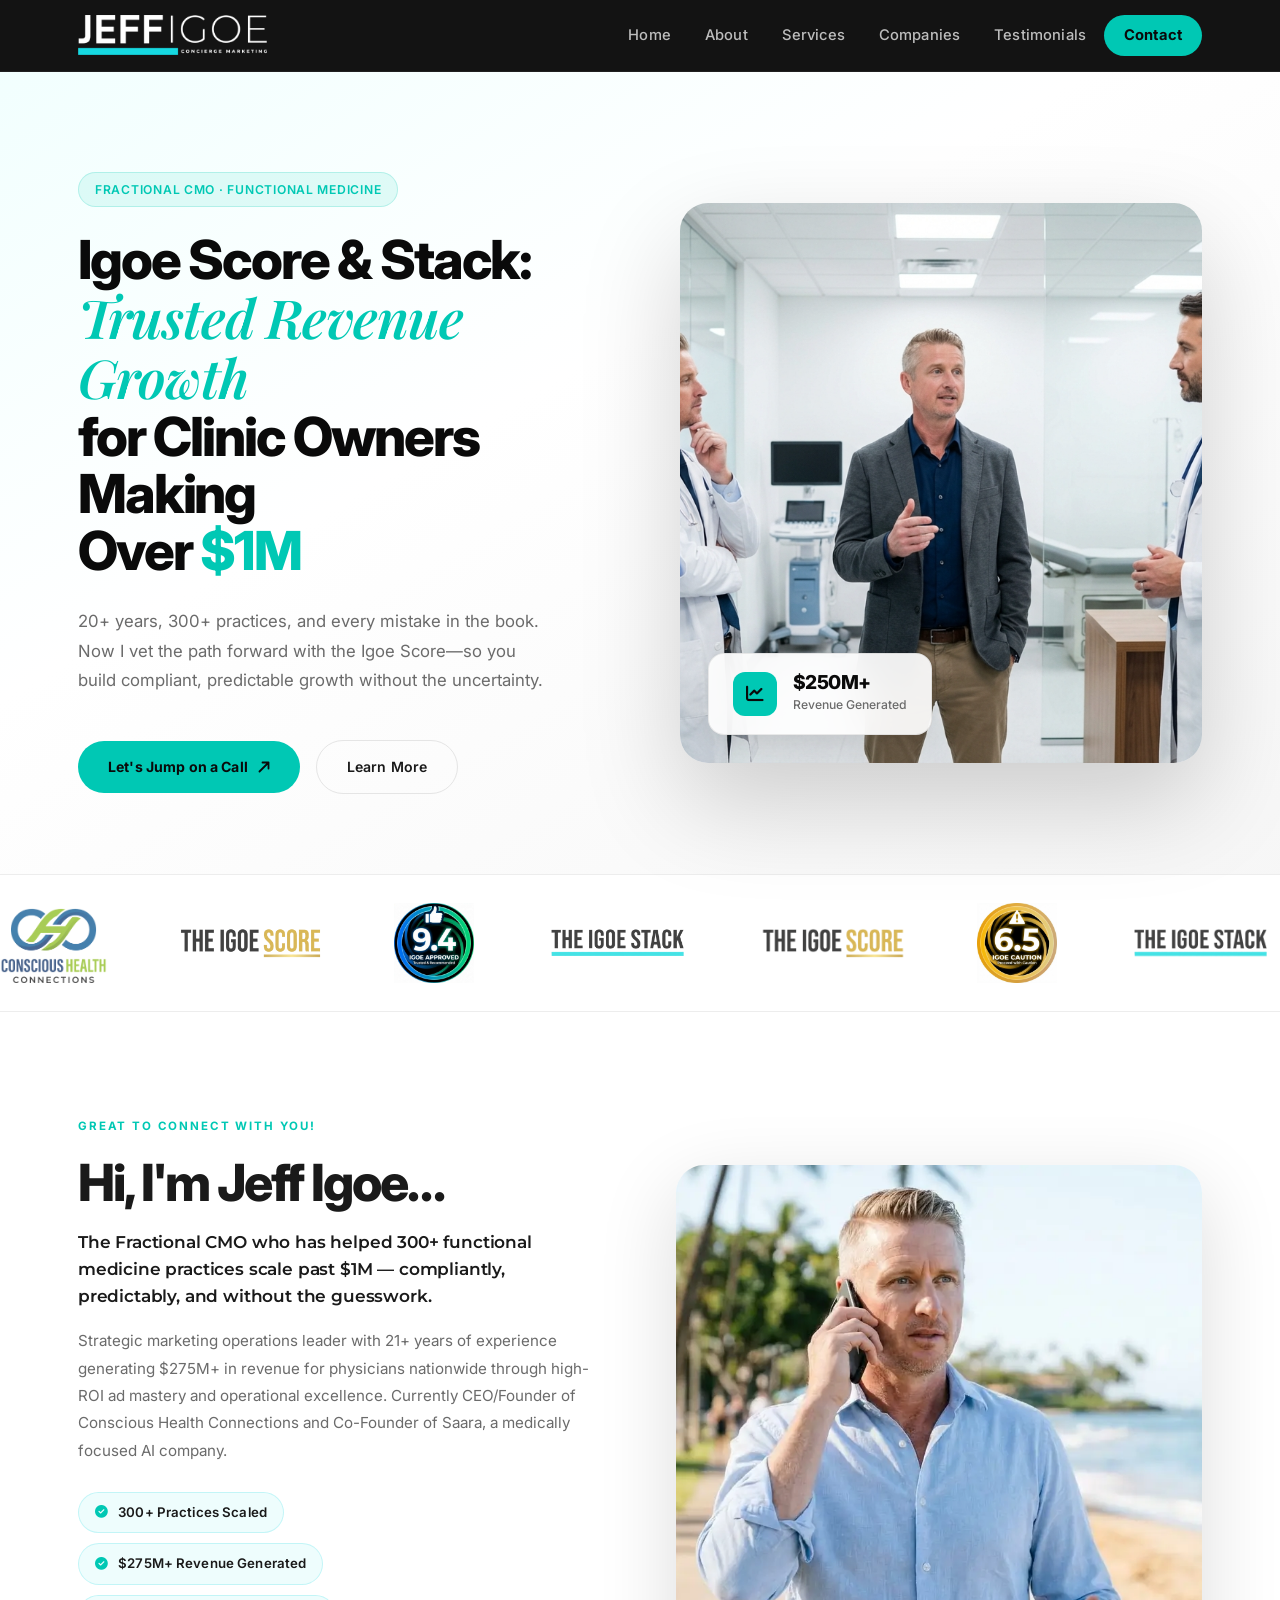
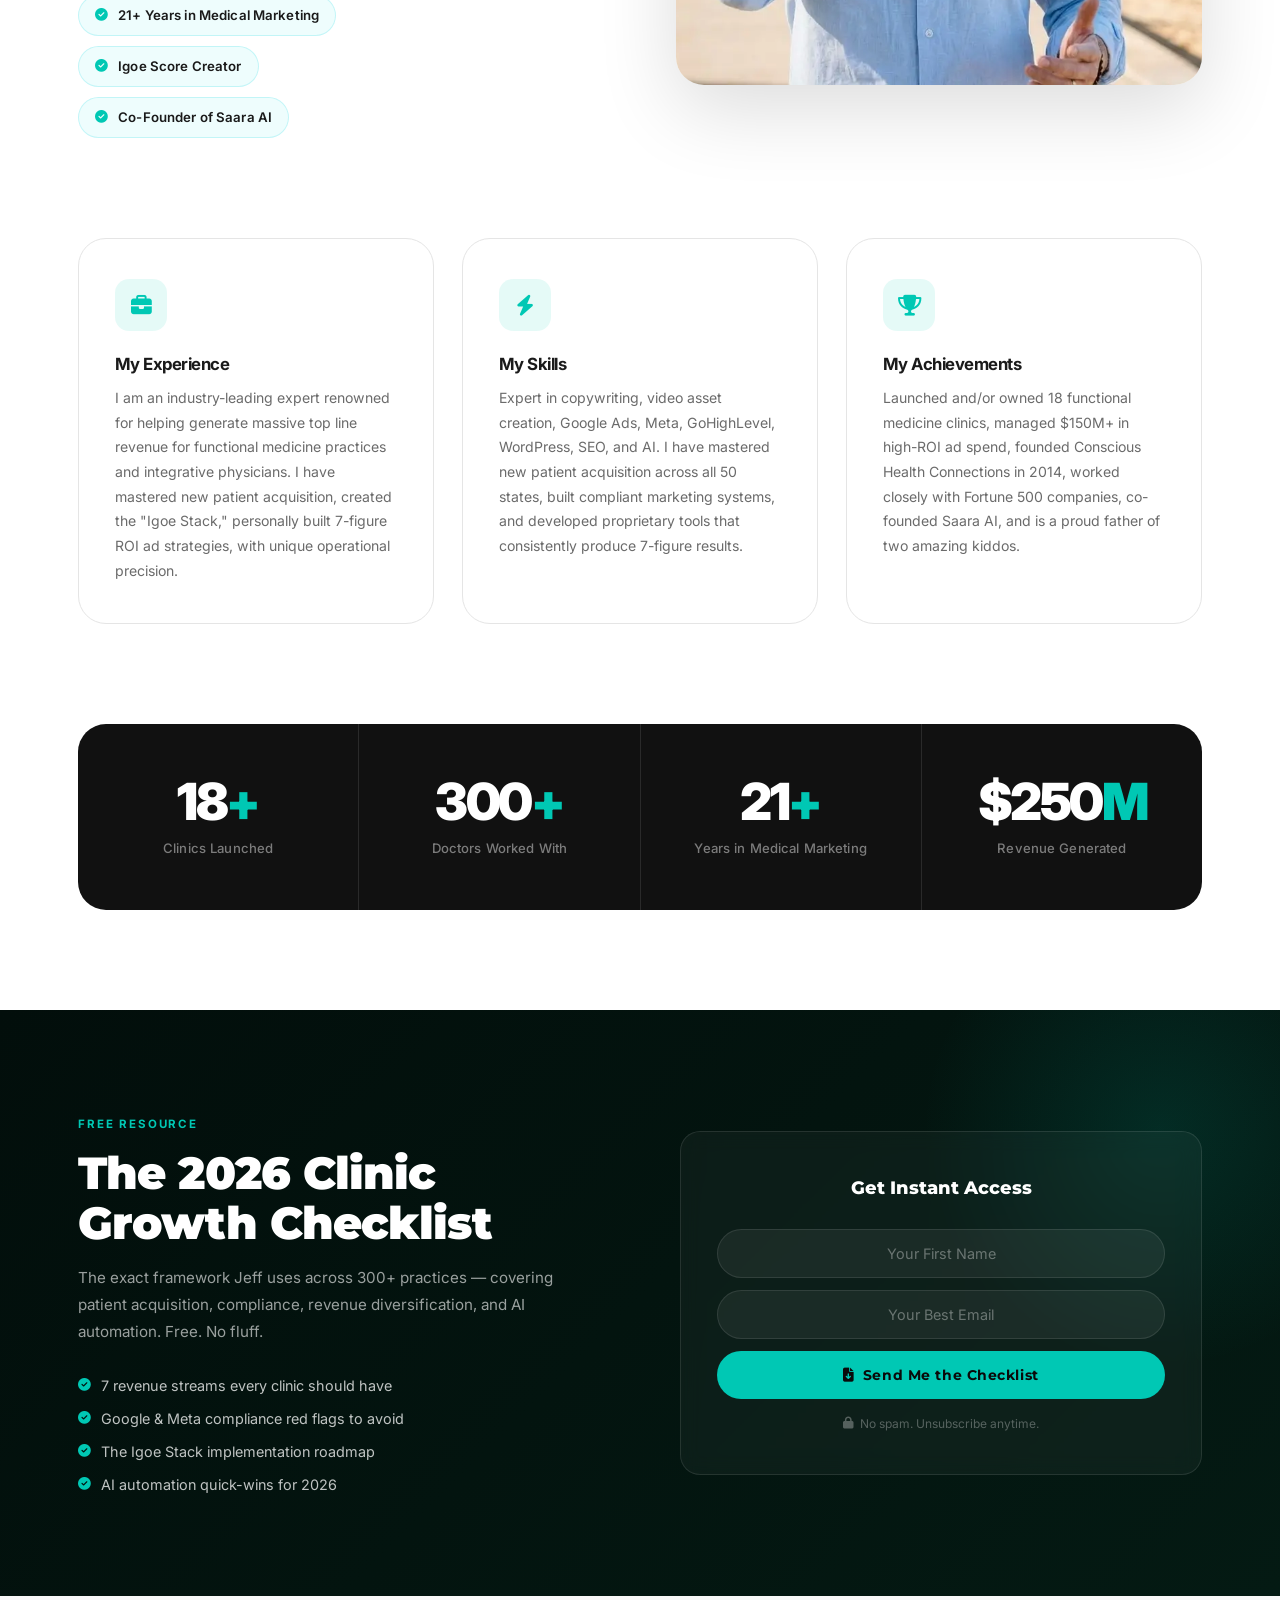
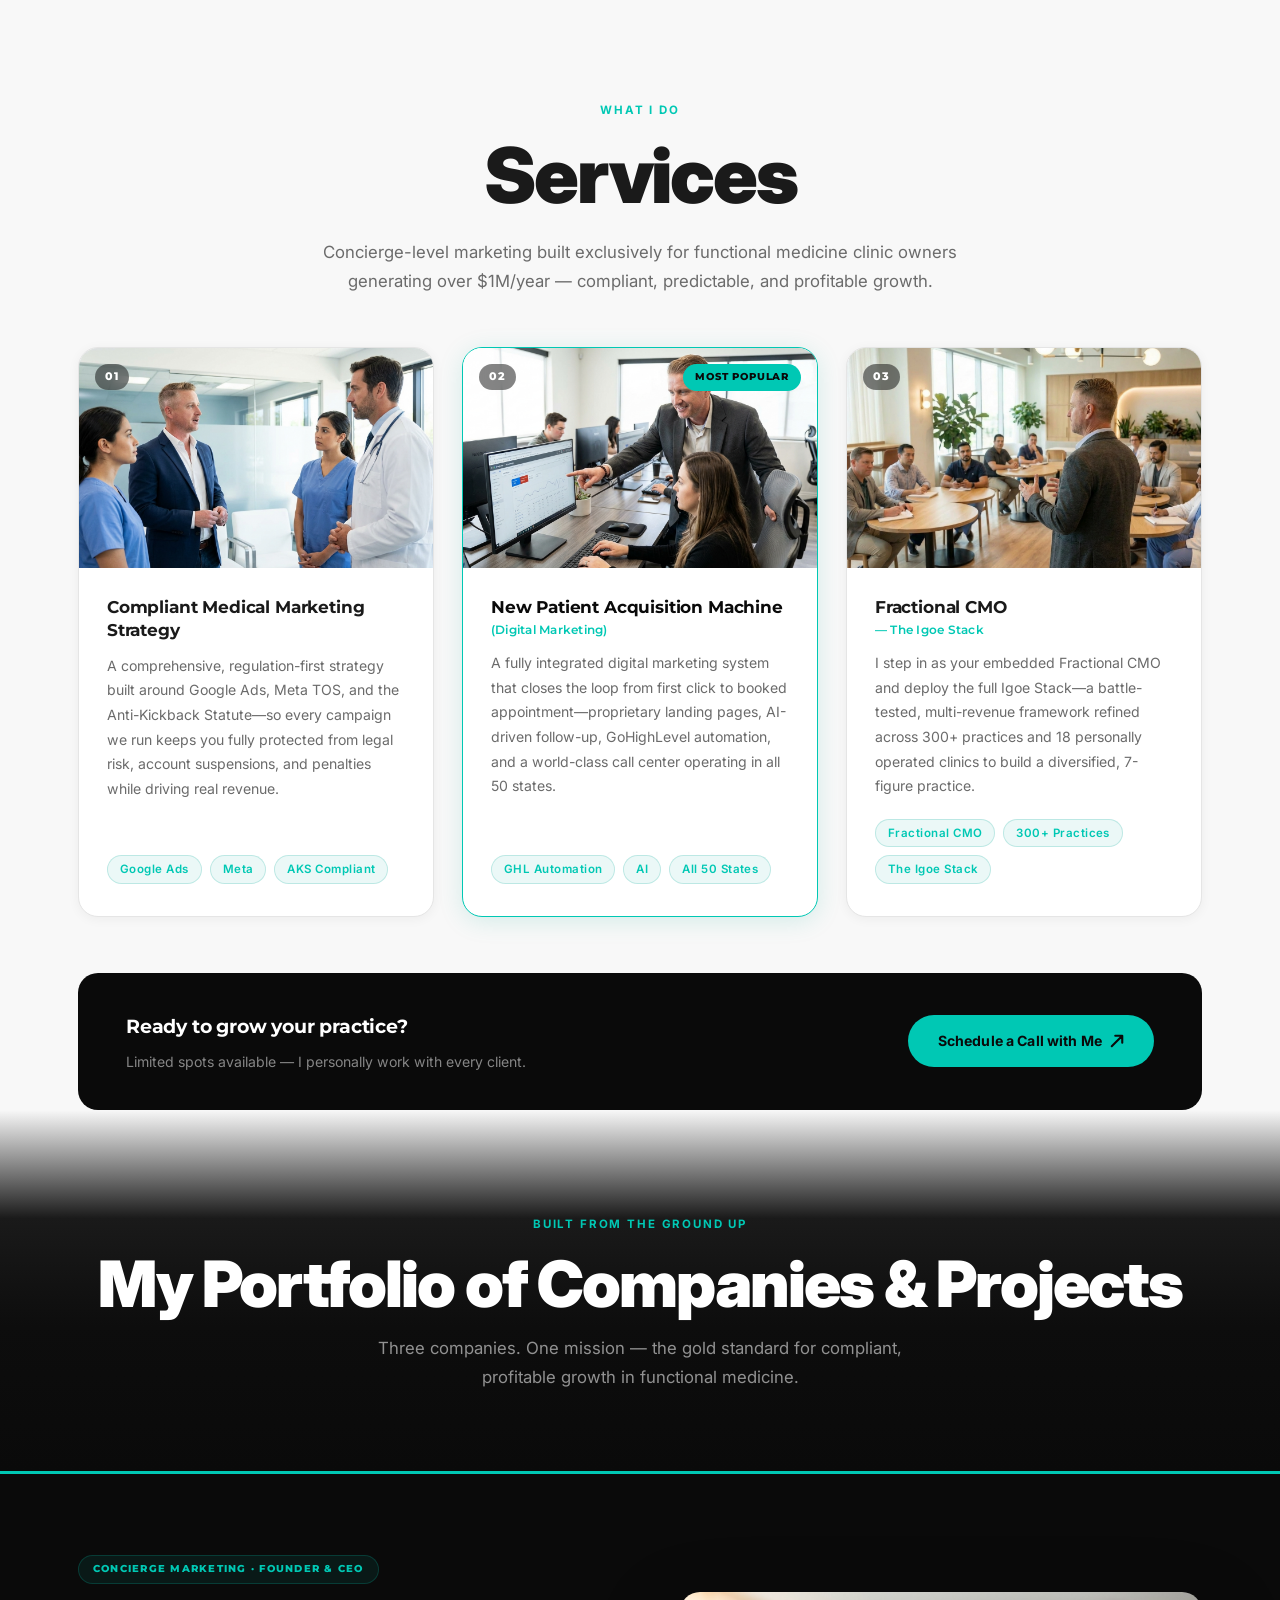
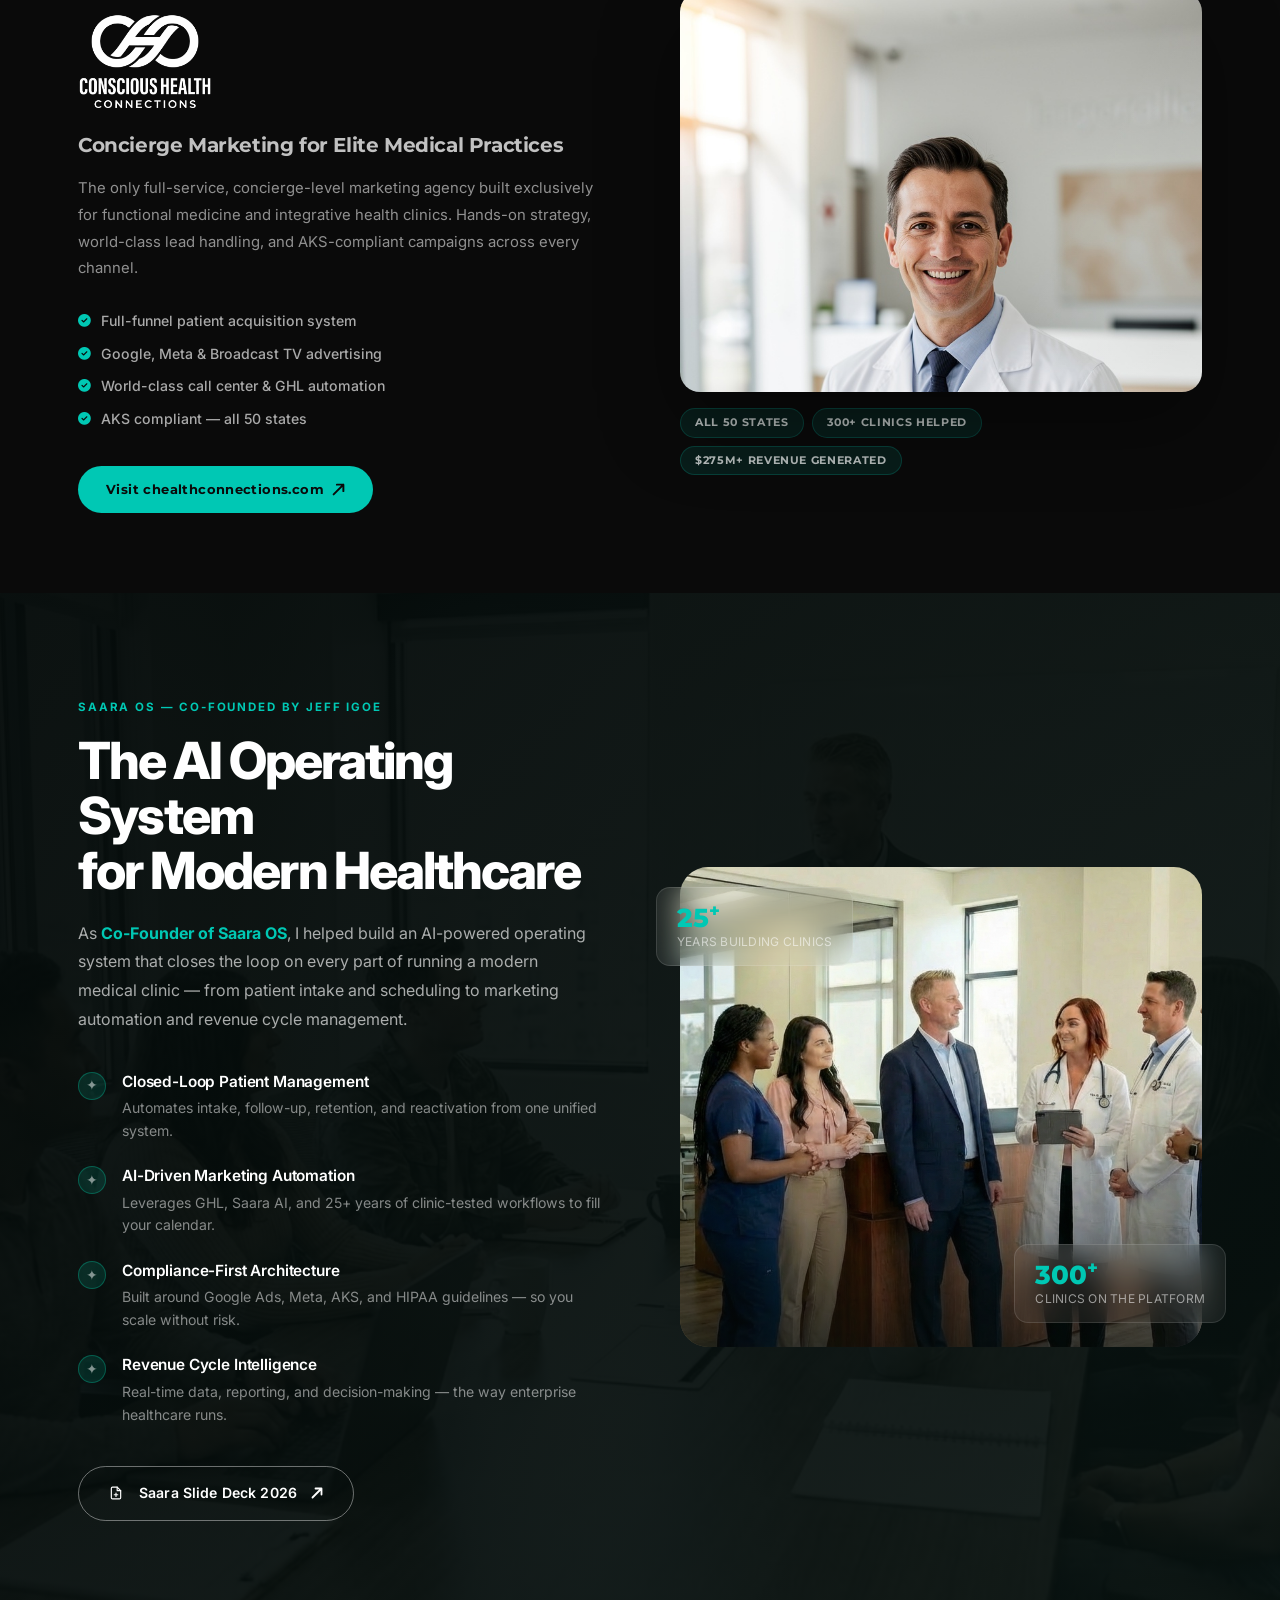
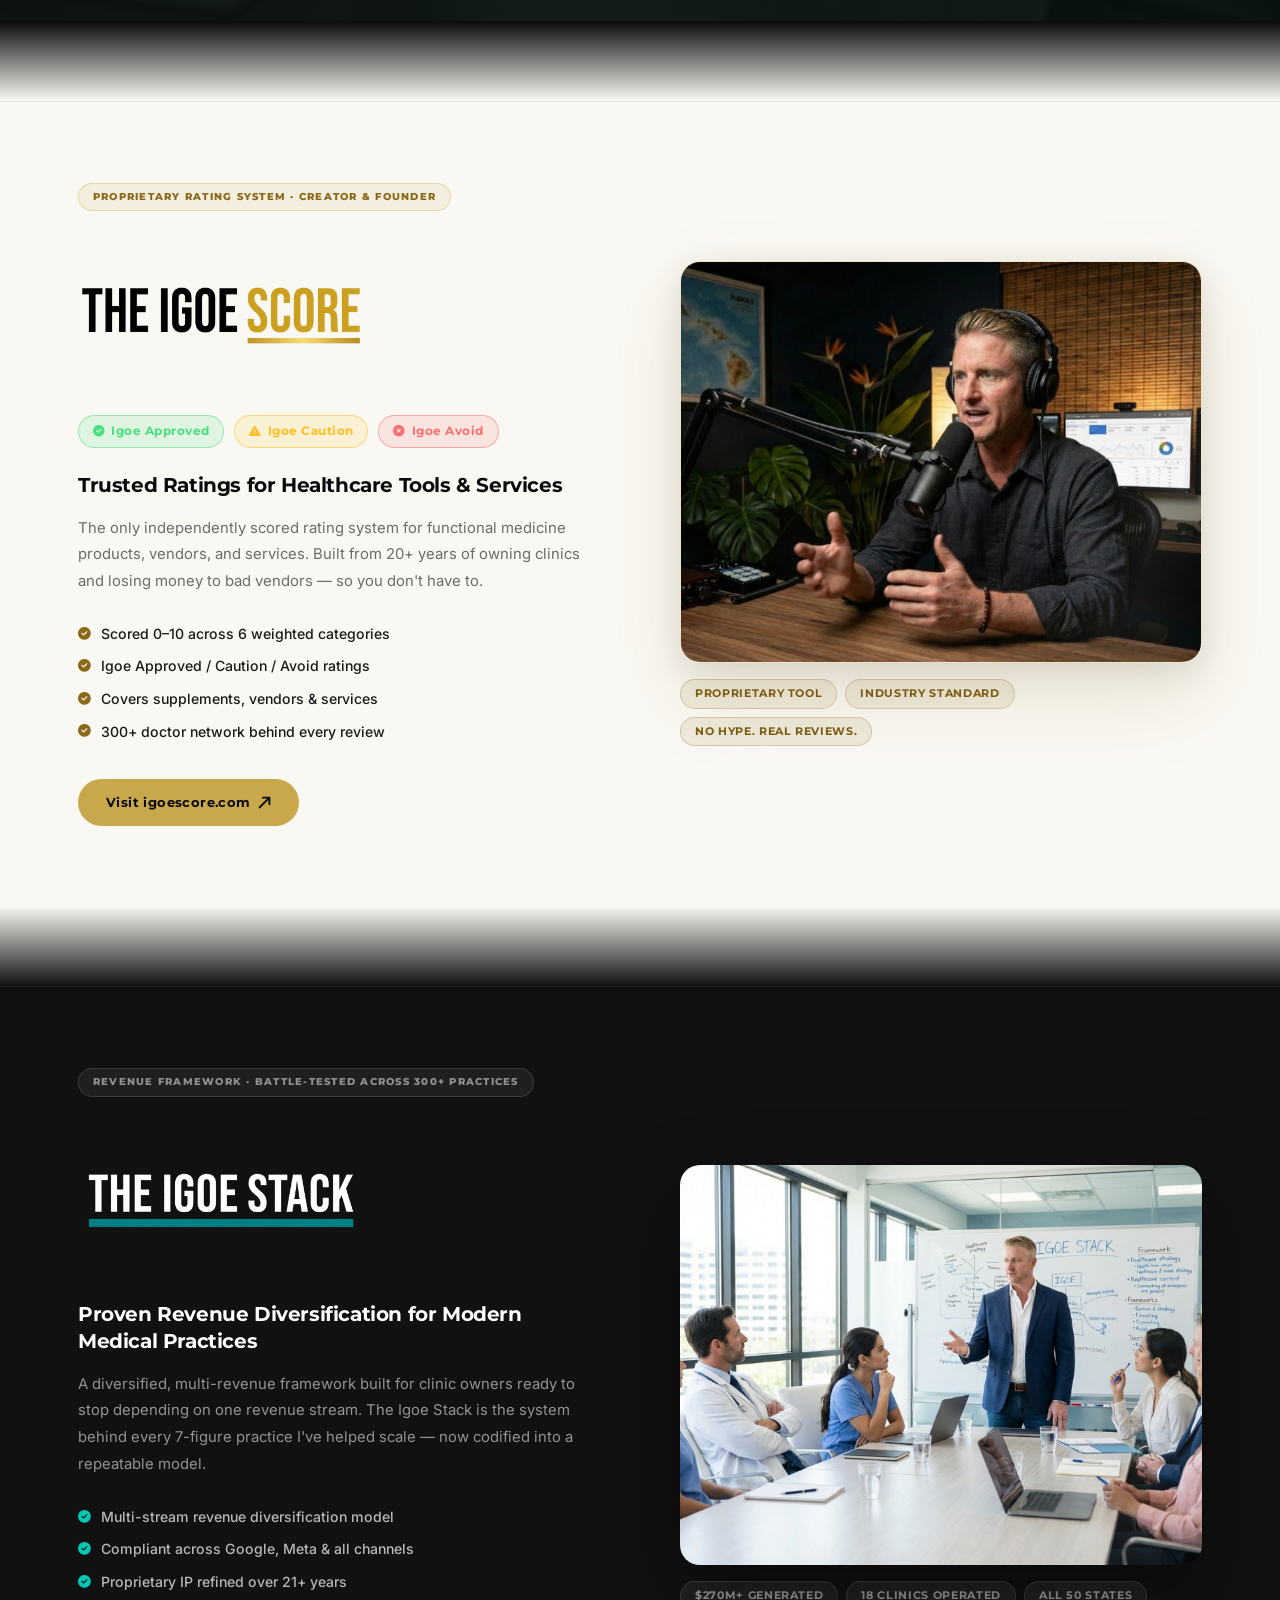
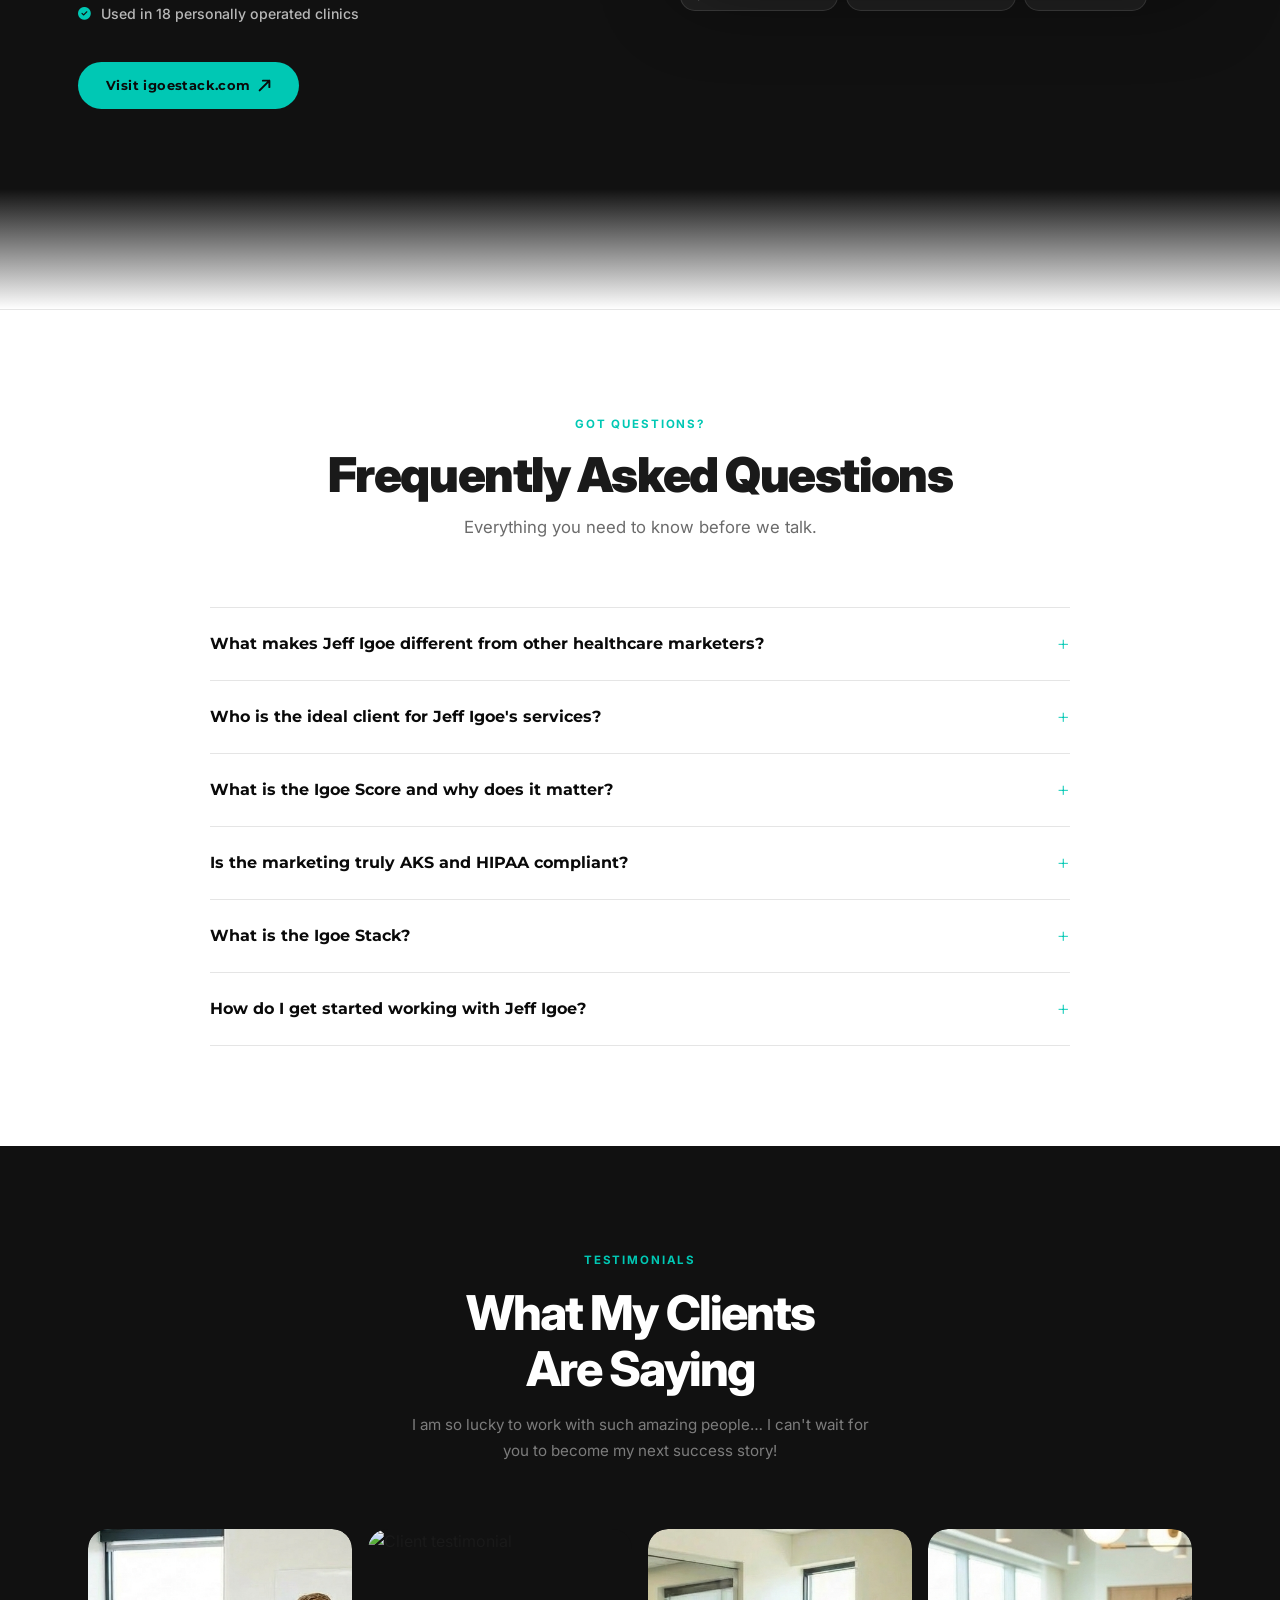
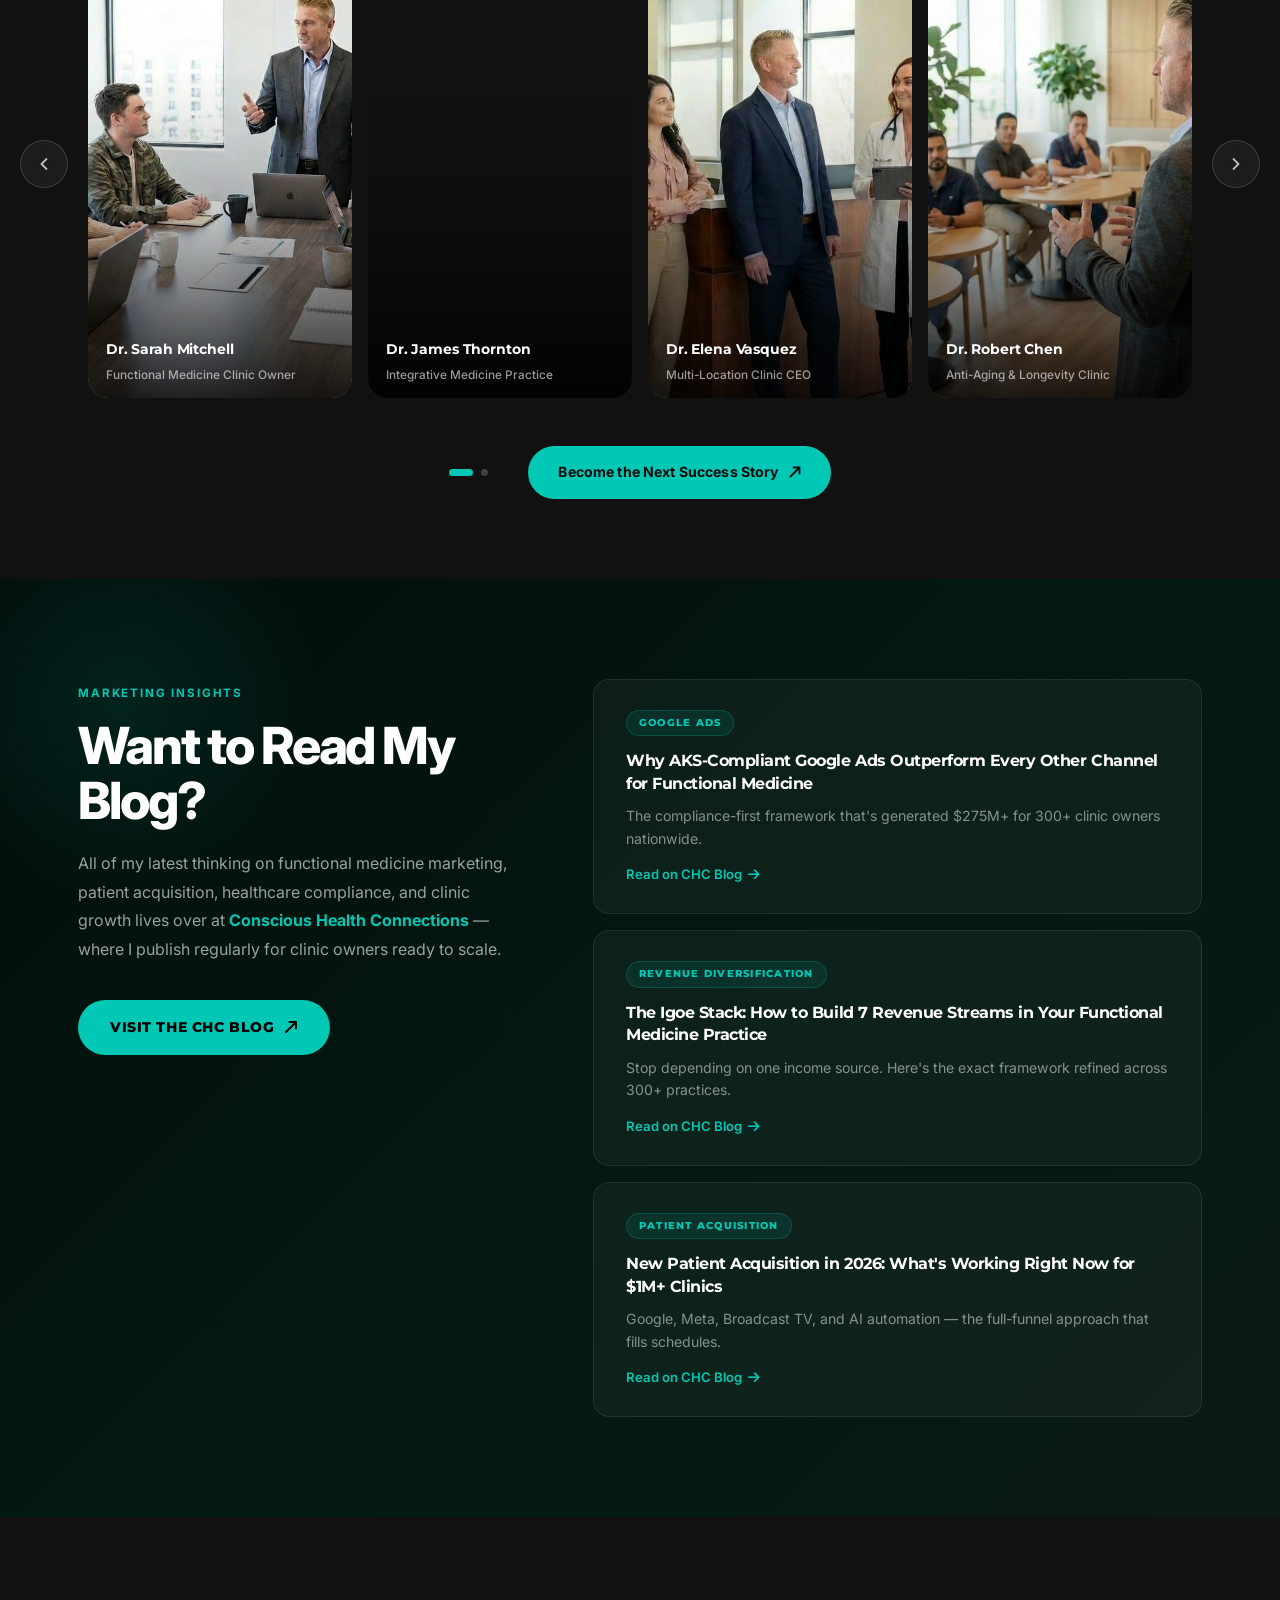
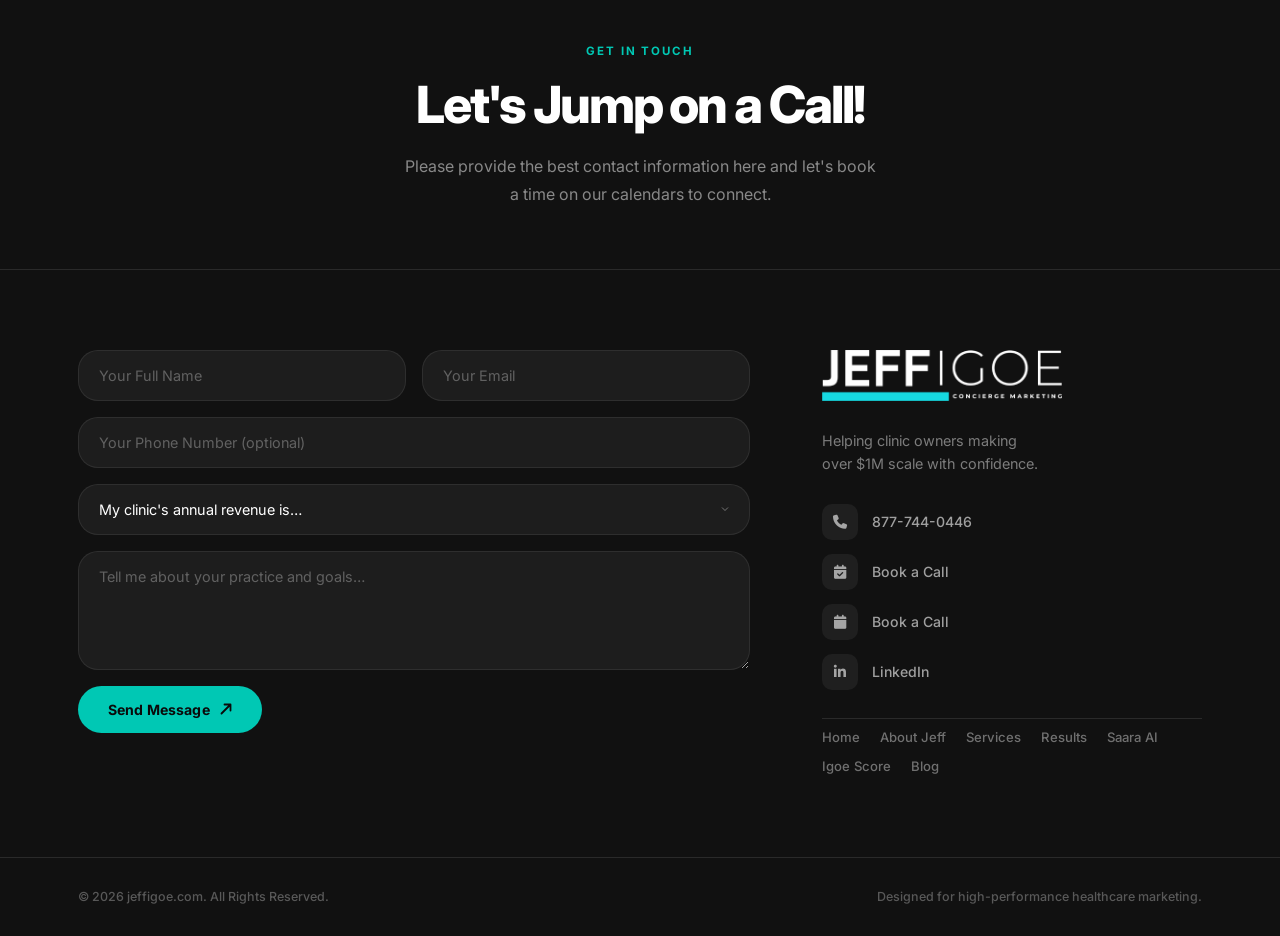
==== commit d95e9c0f: "Add files via upload" ====
--- a/index.html
+++ b/index.html
@@ -18,13 +18,13 @@
   <!-- ═══════════════════════════════════════════════════════════════
        GOOGLE ANALYTICS 4
   ═══════════════════════════════════════════════════════════════ -->
-  <!-- Replace G-XXXXXXXXXX with your real GA4 Measurement ID -->
-  <script async src="https://www.googletagmanager.com/gtag/js?id=G-XXXXXXXXXX"></script>
+  <!-- Google Analytics 4 -->
+  <script async src="https://www.googletagmanager.com/gtag/js?id=G-6Q5QRYRSZF"></script>
   <script>
     window.dataLayer = window.dataLayer || [];
     function gtag(){dataLayer.push(arguments);}
     gtag('js', new Date());
-    gtag('config', 'G-XXXXXXXXXX', {
+    gtag('config', 'G-6Q5QRYRSZF', {
       page_title: document.title,
       page_location: window.location.href,
       send_page_view: true
@@ -221,8 +221,7 @@
           { "@type": "ListItem", "position": 2, "name": "About Jeff Igoe", "item": "https://www.jeffigoe.com/#about" },
           { "@type": "ListItem", "position": 3, "name": "Services", "item": "https://www.jeffigoe.com/#services" },
           { "@type": "ListItem", "position": 4, "name": "Portfolio of Companies", "item": "https://www.jeffigoe.com/#portfolio" },
-          { "@type": "ListItem", "position": 5, "name": "Testimonials", "item": "https://www.jeffigoe.com/#testimonials" },
-          { "@type": "ListItem", "position": 6, "name": "Blog", "item": "https://www.jeffigoe.com/blog.html" }
+          { "@type": "ListItem", "position": 5, "name": "Testimonials", "item": "https://www.jeffigoe.com/#testimonials" }
         ]
       },
 
@@ -483,6 +482,38 @@
               "@type": "Answer",
               "text": "Jeff Igoe works best with functional medicine and integrative health clinic owners who are generating $1M or more per year and are ready to scale compliantly and predictably. His concierge-level service means he personally works with every client, so spots are limited. Ideal clients include established clinics looking to add new revenue streams, improve patient acquisition ROI, or deploy a full Fractional CMO-level marketing strategy."
             }
+          },
+          {
+            "@type": "Question",
+            "name": "How do I schedule a call with Jeff Igoe?",
+            "acceptedAnswer": {
+              "@type": "Answer",
+              "text": "You can schedule a free 30-minute strategy call with Jeff Igoe directly at https://calendly.com/conscioushealthconnections/meeting-with-jeff-igoe. Jeff personally reviews every application and works with a limited number of clients at any given time. Come prepared with your current revenue figures, marketing spend, and goals for the next 12 months."
+            }
+          },
+          {
+            "@type": "Question",
+            "name": "What is GoHighLevel and how does Jeff Igoe use it for functional medicine clinics?",
+            "acceptedAnswer": {
+              "@type": "Answer",
+              "text": "GoHighLevel (GHL) is a leading CRM and marketing automation platform. Jeff Igoe and Conscious Health Connections use GoHighLevel to build automated patient follow-up sequences, appointment booking funnels, lead nurturing campaigns, and reputation management workflows specifically designed for functional medicine and integrative health clinics. This automation layer is a core component of the New Patient Acquisition Machine."
+            }
+          },
+          {
+            "@type": "Question",
+            "name": "Does Jeff Igoe work with clinics outside the United States?",
+            "acceptedAnswer": {
+              "@type": "Answer",
+              "text": "Jeff Igoe primarily serves functional medicine and integrative health clinic owners in all 50 US states. His expertise in US-specific healthcare advertising compliance (AKS, HIPAA, Google and Meta healthcare policies) makes him uniquely qualified for domestic practices. For international inquiries, contact him via Calendly at https://calendly.com/conscioushealthconnections/meeting-with-jeff-igoe to discuss your specific situation."
+            }
+          },
+          {
+            "@type": "Question",
+            "name": "What types of advertising does Jeff Igoe specialize in for functional medicine?",
+            "acceptedAnswer": {
+              "@type": "Answer",
+              "text": "Jeff Igoe specializes in Google Ads (Search, Display, YouTube), Meta/Facebook/Instagram advertising, Broadcast TV and OTT/streaming campaigns, and programmatic advertising for functional medicine clinics. He has personally managed over $150 million in healthcare advertising spend. All campaigns are built to comply with Google's Limited Medical Advertising policies, Meta's Special Ad Categories, and the Anti-Kickback Statute (AKS)."
+            }
           }
         ]
       },
@@ -528,7 +559,6 @@
         "areaServed": { "@type": "Country", "name": "United States" },
         "priceRange": "$$$$",
         "telephone": "+18777440446",
-        "email": "me@jeffigoe.com",
         "knowsAbout": [
           "Functional Medicine Marketing",
           "New Patient Acquisition",
@@ -615,7 +645,6 @@
         "@id": "https://www.jeffigoe.com/#contact-point",
         "contactType": "customer service",
         "telephone": "+18777440446",
-        "email": "me@jeffigoe.com",
         "areaServed": "US",
         "availableLanguage": "English",
         "contactOption": "TollFree"
@@ -647,7 +676,7 @@
       <a href="#services"     class="nl">Services</a>
       <a href="#portfolio"    class="nl">Companies</a>
       <a href="#testimonials" class="nl">Testimonials</a>
-      <a href="blog.html"     class="nl">Blog</a>
+      
       <a href="#contact"      class="nl nl-cta">Contact</a>
     </nav>
     <button class="nav-burger" id="navBurger" aria-label="Menu">
@@ -699,19 +728,26 @@
   <!-- Logo strip -->
   <div class="logo-strip">
     <div class="strip-track" id="stripTrack">
-      <div class="si"><img src="images/partner-1.png"       alt="GoHighLevel Partner" loading="lazy" /></div>
-      <div class="si"><img src="images/partner-2.png"       alt="Healthcare Marketing Partner" loading="lazy" /></div>
-      <div class="si si-badge si-badge--approved"><i class="fa-solid fa-circle-check"></i> Igoe Approved</div>
-      <div class="si si-badge si-badge--caution"><i class="fa-solid fa-triangle-exclamation"></i> Igoe Caution</div>
-      <div class="si si-badge si-badge--avoid"><i class="fa-solid fa-circle-xmark"></i> Igoe Avoid</div>
-      <div class="si"><img src="images/chc-logo.png"        alt="Conscious Health Connections" loading="lazy" /></div>
-      <!-- duplicate for seamless scroll -->
-      <div class="si"><img src="images/partner-1.png"       alt="GoHighLevel Partner" loading="lazy" /></div>
-      <div class="si"><img src="images/partner-2.png"       alt="Healthcare Marketing Partner" loading="lazy" /></div>
-      <div class="si si-badge si-badge--approved"><i class="fa-solid fa-circle-check"></i> Igoe Approved</div>
-      <div class="si si-badge si-badge--caution"><i class="fa-solid fa-triangle-exclamation"></i> Igoe Caution</div>
-      <div class="si si-badge si-badge--avoid"><i class="fa-solid fa-circle-xmark"></i> Igoe Avoid</div>
-      <div class="si"><img src="images/chc-logo.png"            alt="Conscious Health Connections" /></div>
+      <!-- Set 1 -->
+      <div class="si"><img src="images/co-chc-logo.png"       alt="Conscious Health Connections" loading="lazy" /></div>
+      <div class="si"><img src="images/co-score-logo-new.png" alt="The Igoe Score" loading="lazy" /></div>
+      <div class="si si-badge-img"><img src="images/badge-approved.png" alt="Igoe Approved" loading="lazy" /></div>
+      <div class="si"><img src="images/co-stack-logo.png"     alt="The Igoe Stack" loading="lazy" /></div>
+      <div class="si"><img src="images/partner-1.png"         alt="GoHighLevel Partner" loading="lazy" /></div>
+      <div class="si si-badge-img"><img src="images/badge-caution.png"  alt="Igoe Caution" loading="lazy" /></div>
+      <div class="si"><img src="images/partner-2.png"         alt="Healthcare Marketing Partner" loading="lazy" /></div>
+      <div class="si"><img src="images/chc-logo.png"          alt="Conscious Health Connections" loading="lazy" /></div>
+      <div class="si si-badge-img"><img src="images/badge-avoid.png"    alt="Igoe Avoid" loading="lazy" /></div>
+      <!-- Set 2 — duplicate for seamless loop -->
+      <div class="si"><img src="images/co-chc-logo.png"       alt="Conscious Health Connections" loading="lazy" /></div>
+      <div class="si"><img src="images/co-score-logo-new.png" alt="The Igoe Score" loading="lazy" /></div>
+      <div class="si si-badge-img"><img src="images/badge-approved.png" alt="Igoe Approved" loading="lazy" /></div>
+      <div class="si"><img src="images/co-stack-logo.png"     alt="The Igoe Stack" loading="lazy" /></div>
+      <div class="si"><img src="images/partner-1.png"         alt="GoHighLevel Partner" loading="lazy" /></div>
+      <div class="si si-badge-img"><img src="images/badge-caution.png"  alt="Igoe Caution" loading="lazy" /></div>
+      <div class="si"><img src="images/partner-2.png"         alt="Healthcare Marketing Partner" loading="lazy" /></div>
+      <div class="si"><img src="images/chc-logo.png"          alt="Conscious Health Connections" loading="lazy" /></div>
+      <div class="si si-badge-img"><img src="images/badge-avoid.png"    alt="Igoe Avoid" loading="lazy" /></div>
     </div>
   </div>
 </section>
@@ -803,7 +839,7 @@
       <div class="lm-form-wrap">
         <div class="lm-form-card">
           <p class="lm-form-title">Get Instant Access</p>
-          <form class="lm-form" id="lmForm" action="https://formspree.io/f/YOUR_FORM_ID" method="POST">
+          <form class="lm-form" id="lmForm" action="https://formspree.io/f/xwvrqbqj" method="POST">
             <input type="hidden" name="_subject" value="Checklist Download - jeffigoe.com" />
             <input type="text" name="_gotcha" style="display:none" tabindex="-1" />
             <input type="text" name="name" placeholder="Your First Name" required />
@@ -1296,61 +1332,48 @@
   </div>
 </div>
 
-<!-- ████  BLOG  ████ -->
-<section class="blog" id="blog">
+<!-- ████  CHC BLOG SECTION  ████ -->
+<section class="chc-blog" id="blog" role="region" aria-label="Conscious Health Connections Blog">
   <div class="container">
-    <div class="section-hd" data-aos>
-      <span class="eyebrow">Latest Insights</span>
-      <h2 class="display-title">Blog &amp; Articles</h2>
-      <p class="section-sub">Compliments, critiques, and the conversations in between.</p>
-    </div>
-
-    <div class="blog-grid">
-
-      <article class="blog-card" data-aos>
-        <a href="https://www.jeffigoe.com/superior-marketing-review-why-direct-mail-postcards-still-crush-for-filling-functional-medicine-seminars/" class="bc-img-wrap">
-          <img src="images/blog-superior-marketing.png" alt="Superior Marketing Review" />
-          <div class="bc-overlay"></div>
+
+    <div class="chc-blog-inner" data-aos>
+      <div class="chc-blog-left">
+        <span class="eyebrow teal-eye">Marketing Insights</span>
+        <h2 class="display-title light">Want to Read My Blog?</h2>
+        <p class="chc-blog-sub">All of my latest thinking on functional medicine marketing, patient acquisition, healthcare compliance, and clinic growth lives over at <strong>Conscious Health Connections</strong> — where I publish regularly for clinic owners ready to scale.</p>
+        <a href="https://chealthconnections.com/blog" target="_blank" rel="noopener" class="chc-blog-btn">
+          Visit the CHC Blog
+          <svg width="14" height="14" viewBox="0 0 14 14" fill="none"><path d="M12 2L2 12M12 2H5.5M12 2V8.5" stroke="currentColor" stroke-width="2" stroke-linecap="round" stroke-linejoin="round"/></svg>
         </a>
-        <div class="bc-body">
-          <div class="bc-meta"><time>Feb 12, 2026</time><span>Jeff Igoe</span></div>
-          <h3><a href="https://www.jeffigoe.com/superior-marketing-review-why-direct-mail-postcards-still-crush-for-filling-functional-medicine-seminars/">Igoe Score Review: Superior Marketing — Why Direct Mail Postcards Still Crush for Filling Functional Medicine Seminars</a></h3>
-          <a href="https://www.jeffigoe.com/superior-marketing-review-why-direct-mail-postcards-still-crush-for-filling-functional-medicine-seminars/" class="bc-read">Read Article <i class="fa-solid fa-arrow-right"></i></a>
-        </div>
-      </article>
-
-      <article class="blog-card" data-aos data-aos-delay="80">
-        <a href="https://www.jeffigoe.com/intefusion-llc-review-the-unsung-heroes-of-healthcare-revenue-cycle-management-igoe-score-breakdown/" class="bc-img-wrap">
-          <img src="images/blog-intefusion.png" alt="Intefusion Review" />
-          <div class="bc-overlay"></div>
+      </div>
+
+      <div class="chc-blog-right">
+        <!-- Featured Post 1 -->
+        <a href="https://chealthconnections.com/blog" target="_blank" rel="noopener" class="chc-post-card">
+          <div class="chc-post-tag">Google Ads</div>
+          <h3>Why AKS-Compliant Google Ads Outperform Every Other Channel for Functional Medicine</h3>
+          <p>The compliance-first framework that's generated $275M+ for 300+ clinic owners nationwide.</p>
+          <span class="chc-post-read">Read on CHC Blog <i class="fa-solid fa-arrow-right"></i></span>
         </a>
-        <div class="bc-body">
-          <div class="bc-meta"><time>Feb 12, 2026</time><span>Jeff Igoe</span></div>
-          <h3><a href="https://www.jeffigoe.com/intefusion-llc-review-the-unsung-heroes-of-healthcare-revenue-cycle-management-igoe-score-breakdown/">Igoe Score Review: Intefusion LLC — The Unsung Heroes of Healthcare Revenue Cycle Management</a></h3>
-          <a href="https://www.jeffigoe.com/intefusion-llc-review-the-unsung-heroes-of-healthcare-revenue-cycle-management-igoe-score-breakdown/" class="bc-read">Read Article <i class="fa-solid fa-arrow-right"></i></a>
-        </div>
-      </article>
-
-      <article class="blog-card" data-aos data-aos-delay="160">
-        <a href="https://www.jeffigoe.com/igoe-score-review-hrv-wave-offer-wellness-the-perfect-tip-of-the-spear-tool-for-functional-medicine-clinics/" class="bc-img-wrap">
-          <img src="images/blog-hrv-wave.png" alt="HRV Wave Review" />
-          <div class="bc-overlay"></div>
+
+        <!-- Featured Post 2 -->
+        <a href="https://chealthconnections.com/blog" target="_blank" rel="noopener" class="chc-post-card">
+          <div class="chc-post-tag">Revenue Diversification</div>
+          <h3>The Igoe Stack: How to Build 7 Revenue Streams in Your Functional Medicine Practice</h3>
+          <p>Stop depending on one income source. Here's the exact framework refined across 300+ practices.</p>
+          <span class="chc-post-read">Read on CHC Blog <i class="fa-solid fa-arrow-right"></i></span>
         </a>
-        <div class="bc-body">
-          <div class="bc-meta"><time>Feb 12, 2026</time><span>Jeff Igoe</span></div>
-          <h3><a href="https://www.jeffigoe.com/igoe-score-review-hrv-wave-offer-wellness-the-perfect-tip-of-the-spear-tool-for-functional-medicine-clinics/">Igoe Score Review: HRV Wave (Offer Wellness) — The Perfect Tip-of-the-Spear Tool for Functional Medicine Clinics</a></h3>
-          <a href="https://www.jeffigoe.com/igoe-score-review-hrv-wave-offer-wellness-the-perfect-tip-of-the-spear-tool-for-functional-medicine-clinics/" class="bc-read">Read Article <i class="fa-solid fa-arrow-right"></i></a>
-        </div>
-      </article>
-
-    </div>
-
-    <div class="blog-footer" data-aos>
-      <a href="https://www.jeffigoe.com/blog" class="btn-primary">
-        View All Articles
-        <svg width="12" height="12" viewBox="0 0 12 12"><path d="M10.5 1.5L1.5 10.5M10.5 1.5H4.5M10.5 1.5V7.5" stroke="currentColor" stroke-width="1.8" stroke-linecap="round" stroke-linejoin="round"/></svg>
-      </a>
-    </div>
+
+        <!-- Featured Post 3 -->
+        <a href="https://chealthconnections.com/blog" target="_blank" rel="noopener" class="chc-post-card">
+          <div class="chc-post-tag">Patient Acquisition</div>
+          <h3>New Patient Acquisition in 2026: What's Working Right Now for $1M+ Clinics</h3>
+          <p>Google, Meta, Broadcast TV, and AI automation — the full-funnel approach that fills schedules.</p>
+          <span class="chc-post-read">Read on CHC Blog <i class="fa-solid fa-arrow-right"></i></span>
+        </a>
+      </div>
+    </div>
+
   </div>
 </section>
 
@@ -1370,8 +1393,8 @@
 
         <!-- Form -->
         <div class="footer-form-wrap" data-aos>
-          <!-- Formspree: replace YOUR_FORM_ID with your actual Formspree form ID from formspree.io -->
-          <form id="contactForm" action="https://formspree.io/f/YOUR_FORM_ID" method="POST" novalidate>
+          <!-- Formspree: xwvrqbqj -->
+          <form id="contactForm" action="https://formspree.io/f/xwvrqbqj" method="POST" novalidate>
             <input type="hidden" name="_subject" value="New Lead from jeffigoe.com" />
             <input type="hidden" name="_next" value="https://www.jeffigoe.com/#contact" />
             <input type="text"  name="_gotcha" style="display:none" tabindex="-1" autocomplete="off" />
@@ -1409,9 +1432,9 @@
               <i class="fa-solid fa-phone"></i>
               877-744-0446
             </a>
-            <a href="mailto:me@jeffigoe.com" class="fc-item">
-              <i class="fa-solid fa-envelope"></i>
-              me@jeffigoe.com
+            <a href="https://calendly.com/conscioushealthconnections/meeting-with-jeff-igoe" target="_blank" rel="noopener" class="fc-item">
+              <i class="fa-solid fa-calendar-check"></i>
+              Book a Call
             </a>
             <a href="https://calendly.com/conscioushealthconnections/meeting-with-jeff-igoe" target="_blank" class="fc-item">
               <i class="fa-solid fa-calendar"></i>
@@ -1430,7 +1453,7 @@
             <a href="results.html">Results</a>
             <a href="saara.html">Saara AI</a>
             <a href="https://igoescore.com" target="_blank" rel="noopener">Igoe Score</a>
-            <a href="https://www.jeffigoe.com/blog">Blog</a>
+            <a href="https://chealthconnections.com/blog" target="_blank" rel="noopener">Blog</a>
           </div>
         </div>
 
@@ -1451,20 +1474,7 @@
   <svg width="16" height="16" viewBox="0 0 24 24"><path d="M12 19V5M5 12l7-7 7 7" stroke="currentColor" stroke-width="2.2" stroke-linecap="round" stroke-linejoin="round" fill="none"/></svg>
 </button>
 
-<!-- ████  STICKY CTA BAR  ████ -->
-<div class="sticky-cta" id="stickyCta" role="complementary" aria-label="Book a call with Jeff Igoe">
-  <div class="sticky-cta-inner">
-    <div class="sticky-cta-left">
-      <span class="sticky-cta-pulse"></span>
-      <span class="sticky-cta-text"><strong>Limited spots available</strong> — Jeff personally works with every client.</span>
-    </div>
-    <a href="https://calendly.com/conscioushealthconnections/meeting-with-jeff-igoe" target="_blank" rel="noopener" class="sticky-cta-btn">
-      Book a Free Strategy Call
-      <svg width="12" height="12" viewBox="0 0 12 12"><path d="M10.5 1.5L1.5 10.5M10.5 1.5H4.5M10.5 1.5V7.5" stroke="currentColor" stroke-width="1.8" stroke-linecap="round" stroke-linejoin="round"/></svg>
-    </a>
-    <button class="sticky-cta-close" id="stickyClose" aria-label="Dismiss">×</button>
-  </div>
-</div>
+<!-- Sticky CTA removed -->
 
 <!-- ████  EXIT INTENT POPUP  ████ -->
 <div class="exit-popup" id="exitPopup" role="dialog" aria-modal="true" aria-label="Before you go">
@@ -1473,7 +1483,7 @@
     <div class="exit-popup-badge">Wait — Before You Go</div>
     <h3 class="exit-popup-title">Not ready to book yet?</h3>
     <p class="exit-popup-sub">Get Jeff's free <strong>2026 Clinic Growth Checklist</strong> — the exact framework used across 300+ practices.</p>
-    <form class="exit-popup-form" id="exitForm" action="https://formspree.io/f/YOUR_FORM_ID" method="POST">
+    <form class="exit-popup-form" id="exitForm" action="https://formspree.io/f/xwvrqbqj" method="POST">
       <input type="hidden" name="_subject" value="Checklist Request from jeffigoe.com" />
       <input type="text" name="_gotcha" style="display:none" tabindex="-1" />
       <input type="email" name="email" placeholder="Enter your email address" required />
--- a/css/style.css
+++ b/css/style.css
@@ -5,13 +5,14 @@
 
 /* ── RESET ────────────────────────────────────────────────────── */
 *, *::before, *::after { box-sizing: border-box; margin: 0; padding: 0; }
-html { scroll-behavior: smooth; font-size: 16px; }
+html { scroll-behavior: smooth; font-size: 16px; overflow-x: hidden; max-width: 100vw; }
 body {
   font-family: 'Inter', -apple-system, BlinkMacSystemFont, 'Segoe UI', sans-serif;
   background: #fff;
   color: #1a1a1a;
   line-height: 1.6;
   overflow-x: hidden;
+  max-width: 100vw;
   -webkit-font-smoothing: antialiased;
   -moz-osx-font-smoothing: grayscale;
 }
@@ -401,53 +402,67 @@
 
 /* ── LOGO STRIP ───────────────────────────────────────────────── */
 .logo-strip {
+  background: #fff;
   border-top: 1px solid rgba(0,0,0,.07);
-  padding: 32px 0;
+  border-bottom: 1px solid rgba(0,0,0,.07);
+  padding: 28px 0;
   overflow: hidden;
 }
-.strip-label {
-  text-align: center;
-  font-size: .7rem;
-  font-weight: 600;
-  letter-spacing: .12em;
-  text-transform: uppercase;
-  color: rgba(0,0,0,.35);
-  margin-bottom: 20px;
-}
 .strip-track {
   display: flex;
   align-items: center;
-  gap: 80px;
+  gap: 72px;
   width: max-content;
-  animation: stripScroll 32s linear infinite;
+  animation: stripScroll 40s linear infinite;
 }
 .strip-track:hover { animation-play-state: paused; }
 @keyframes stripScroll { to { transform: translateX(-50%); } }
-.si { flex-shrink: 0; }
+.si { flex-shrink: 0; display: flex; align-items: center; }
 .si img {
-  height: 68px; width: auto;
+  height: 80px; width: auto;
+  max-width: 180px;
   object-fit: contain;
-  filter: grayscale(30%);
-  opacity: .7;
+  opacity: .75;
+  filter: none;
   transition: var(--ease);
 }
-.si img:hover { filter: none; opacity: 1; }
-/* Inline badge strips (replaces heavy badge PNGs) */
+.si img:hover { opacity: 1; }
+/* Badge images in strip — circular, taller than logos */
+.si-badge-img img {
+  height: 80px !important;
+  width: 80px !important;
+  object-fit: contain;
+  opacity: 1 !important;
+  filter: none !important;
+}
 .si-badge {
   display: inline-flex;
   align-items: center;
-  gap: 6px;
-  padding: 8px 18px;
+  gap: 8px;
+  padding: 10px 20px;
   border-radius: 40px;
   font-family: 'Montserrat', sans-serif;
-  font-size: .75rem;
-  font-weight: 700;
+  font-size: .8rem;
+  font-weight: 800;
   letter-spacing: .04em;
   white-space: nowrap;
-}
-.si-badge--approved { background: rgba(74,222,128,.12); border: 1px solid rgba(74,222,128,.4); color: #4ade80; }
-.si-badge--caution  { background: rgba(251,191,36,.12);  border: 1px solid rgba(251,191,36,.4);  color: #fbbf24; }
-.si-badge--avoid    { background: rgba(248,113,113,.12); border: 1px solid rgba(248,113,113,.4); color: #f87171; }
+  flex-shrink: 0;
+}
+.si-badge--approved {
+  background: rgba(22,163,74,.1);
+  border: 1.5px solid rgba(22,163,74,.5);
+  color: #16a34a;
+}
+.si-badge--caution {
+  background: rgba(202,138,4,.1);
+  border: 1.5px solid rgba(202,138,4,.5);
+  color: #b45309;
+}
+.si-badge--avoid {
+  background: rgba(220,38,38,.1);
+  border: 1.5px solid rgba(220,38,38,.5);
+  color: #dc2626;
+}
 
 /* ── ABOUT ────────────────────────────────────────────────────── */
 .about {
@@ -1346,7 +1361,7 @@
 }
 .co-card--teal { background: #fff; border-top: 1px solid var(--border); }
 
-.co-card--gold { background: #faf8f3; border-top: 4px solid #C9A84C; }
+.co-card--gold { background: #faf8f3; border-top: 1px solid var(--border); }
 .co-card--dark { background: var(--ink-2); border-top: 1px solid rgba(255,255,255,.06); }
 /* CHC card — same dark treatment as Stack, teal top accent */
 .co-card--chc  { background: var(--ink);  border-top: 3px solid var(--teal); }
@@ -2164,6 +2179,126 @@
 }
 .bc-read:hover { gap: 12px; }
 .blog-footer { text-align: center; }
+
+/* ── CHC BLOG SECTION ─────────────────────────────────────────── */
+.chc-blog {
+  background: linear-gradient(135deg, #020e0b 0%, #041a13 60%, #0a1a14 100%);
+  padding: 100px 0;
+  position: relative;
+  overflow: hidden;
+}
+.chc-blog::before {
+  content: '';
+  position: absolute;
+  top: -80px; left: -80px;
+  width: 400px; height: 400px;
+  background: radial-gradient(circle, rgba(0,200,180,.10) 0%, transparent 70%);
+  pointer-events: none;
+}
+.chc-blog-inner {
+  display: grid;
+  grid-template-columns: 1fr 1.4fr;
+  gap: 80px;
+  align-items: start;
+}
+.chc-blog-left .display-title {
+  margin-bottom: 20px;
+}
+.chc-blog-sub {
+  color: rgba(255,255,255,.6);
+  font-size: 1rem;
+  line-height: 1.8;
+  margin-bottom: 36px;
+}
+.chc-blog-sub strong { color: var(--teal); }
+.chc-blog-btn {
+  display: inline-flex;
+  align-items: center;
+  gap: 10px;
+  background: var(--teal);
+  color: #000;
+  font-family: 'Montserrat', sans-serif;
+  font-weight: 800;
+  font-size: .9rem;
+  letter-spacing: .04em;
+  text-transform: uppercase;
+  padding: 16px 32px;
+  border-radius: 50px;
+  text-decoration: none;
+  transition: var(--ease);
+}
+.chc-blog-btn:hover {
+  background: #00e8cc;
+  transform: translateY(-2px);
+  box-shadow: 0 8px 32px rgba(0,200,180,.35);
+}
+.chc-blog-right {
+  display: flex;
+  flex-direction: column;
+  gap: 16px;
+}
+.chc-post-card {
+  display: block;
+  background: rgba(255,255,255,.04);
+  border: 1px solid rgba(255,255,255,.08);
+  border-radius: 16px;
+  padding: 28px 32px;
+  text-decoration: none;
+  transition: var(--ease);
+  position: relative;
+  overflow: hidden;
+}
+.chc-post-card::before {
+  content: '';
+  position: absolute;
+  left: 0; top: 0; bottom: 0;
+  width: 3px;
+  background: var(--teal);
+  opacity: 0;
+  transition: var(--ease);
+}
+.chc-post-card:hover {
+  background: rgba(0,200,180,.06);
+  border-color: rgba(0,200,180,.25);
+  transform: translateX(4px);
+}
+.chc-post-card:hover::before { opacity: 1; }
+.chc-post-tag {
+  display: inline-block;
+  font-family: 'Montserrat', sans-serif;
+  font-size: .65rem;
+  font-weight: 800;
+  letter-spacing: .12em;
+  text-transform: uppercase;
+  color: var(--teal);
+  background: rgba(0,200,180,.1);
+  border: 1px solid rgba(0,200,180,.2);
+  padding: 4px 12px;
+  border-radius: 40px;
+  margin-bottom: 14px;
+}
+.chc-post-card h3 {
+  font-family: 'Montserrat', sans-serif;
+  font-size: 1rem;
+  font-weight: 700;
+  color: #fff;
+  line-height: 1.4;
+  margin-bottom: 10px;
+}
+.chc-post-card p {
+  font-size: .88rem;
+  color: rgba(255,255,255,.5);
+  line-height: 1.6;
+  margin-bottom: 14px;
+}
+.chc-post-read {
+  font-size: .82rem;
+  font-weight: 600;
+  color: var(--teal);
+  display: flex;
+  align-items: center;
+  gap: 6px;
+}
 
 /* ── FOOTER ───────────────────────────────────────────────────── */
 .footer { background: var(--ink-2); }
@@ -2676,16 +2811,74 @@
   .footer-body { padding: 56px 0; }
   .ff-group { grid-template-columns: 1fr; }
   .ff-submit { width: 100%; justify-content: center; }
+
+  /* ── Lead Magnet ── */
+  .lm-inner { grid-template-columns: 1fr; gap: 40px; }
+  .lm-form-card { padding: 28px 20px; }
+
+  /* ── Saara two-col grid ── */
+  .saara-grid { grid-template-columns: 1fr !important; gap: 40px; }
+  .saara-copy { order: 1; }
+  .saara-img-wrap { order: 2; }
+
+  /* ── Co cards two-col ── */
+  .co-card-inner { grid-template-columns: 1fr !important; gap: 40px; }
+  .co-img-frame { display: none; }
+
+  /* ── Score panel cols ── */
+  .score-panel-cols { grid-template-columns: 1fr !important; }
+  .score-pcol { border-right: none !important; border-bottom: 1px solid var(--border); }
+
+  /* ── About intro two-col ── */
+  .about-intro-grid { grid-template-columns: 1fr !important; gap: 40px; }
+  .about-intro-img { display: none; }
+
+  /* ── Footer info two-col ── */
+  .footer-info-grid { grid-template-columns: 1fr !important; gap: 32px; }
+
+  /* ── Press / Results grids ── */
+  .press-grid { grid-template-columns: 1fr !important; }
+  .results-grid { grid-template-columns: 1fr !important; }
+
+  /* ── Prevent ANY horizontal overflow ── */
+  section, .container, .hero-grid, .lm-inner,
+  .about-intro, .co-card-inner, .saara-grid,
+  .footer-top, .footer-body { overflow-x: hidden; }
 }
 
 @media (max-width: 480px) {
   h1 { font-size: 2.2rem; }
   h2 { font-size: 1.8rem; }
   .hero-copy h1 { font-size: 2rem; }
-  .logo-strip { display: none; }
+  .logo-strip { display: block; }
   .stats-bar { grid-template-columns: 1fr; }
   .stat-item:nth-child(odd) { border-right: none; }
   .btt { bottom: 24px; right: 24px; }
+
+  /* ── Reduce excessive padding on mobile ── */
+  .co-card-inner { padding-top: 40px !important; padding-bottom: 40px !important; gap: 32px !important; }
+  .co-img-frame { display: none !important; }
+  .saara-hero { padding: 60px 0 !important; }
+  .lead-magnet { padding: 60px 0 !important; }
+  .about { padding: 60px 0 !important; }
+  .score { padding: 60px 0 !important; }
+  .testimonials { padding: 60px 0 !important; }
+  .blog { padding: 60px 0 !important; }
+
+  /* ── CHC Blog Section ── */
+  .chc-blog-inner { grid-template-columns: 1fr !important; gap: 48px; }
+  .chc-blog { padding: 60px 0 !important; }
+  .chc-post-card { padding: 22px 20px; }
+
+  /* ── Fix text overflow ── */
+  .lm-title { font-size: 1.8rem; }
+  .lm-sub { font-size: .88rem; }
+  .co-title { font-size: 1.6rem !important; }
+  .lm-inner { padding: 0 4px; }
+
+  /* ── Fix form card on small screens ── */
+  .lm-form-card { padding: 24px 16px; border-radius: 16px; }
+  .lm-form-title { font-size: 1rem; }
 }
 
 /* ================================================================
@@ -2730,8 +2923,8 @@
   .hero-float-card span { color: #aaa; }
 
   /* ── Logo strip ── */
-  .logo-strip { background: #121212; border-color: #1e1e1e; }
-  .logo-strip img { filter: brightness(0) invert(1) opacity(.35); }
+  .logo-strip { background: #fff; border-color: rgba(0,0,0,.07); }
+  .logo-strip img { filter: none; opacity: .75; }
 
   /* ── About ── */
   .about { background: #151515; }
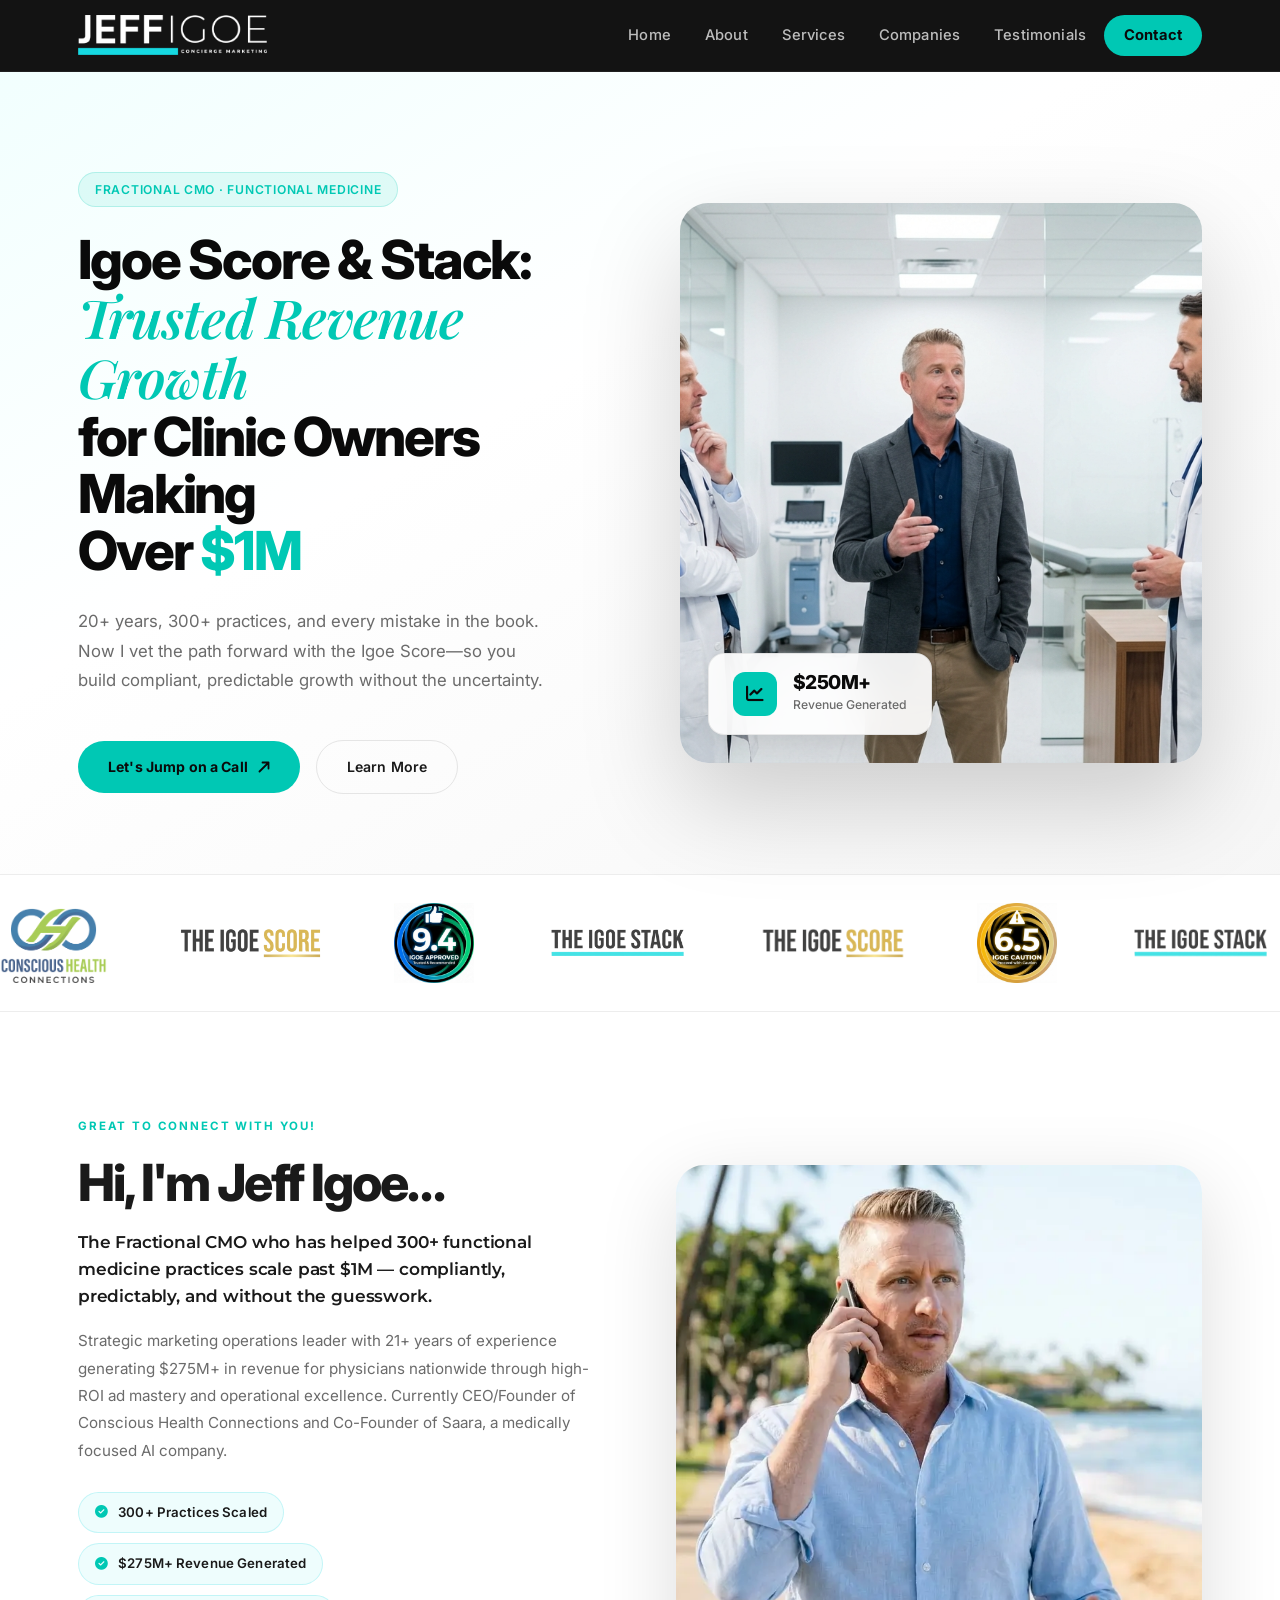
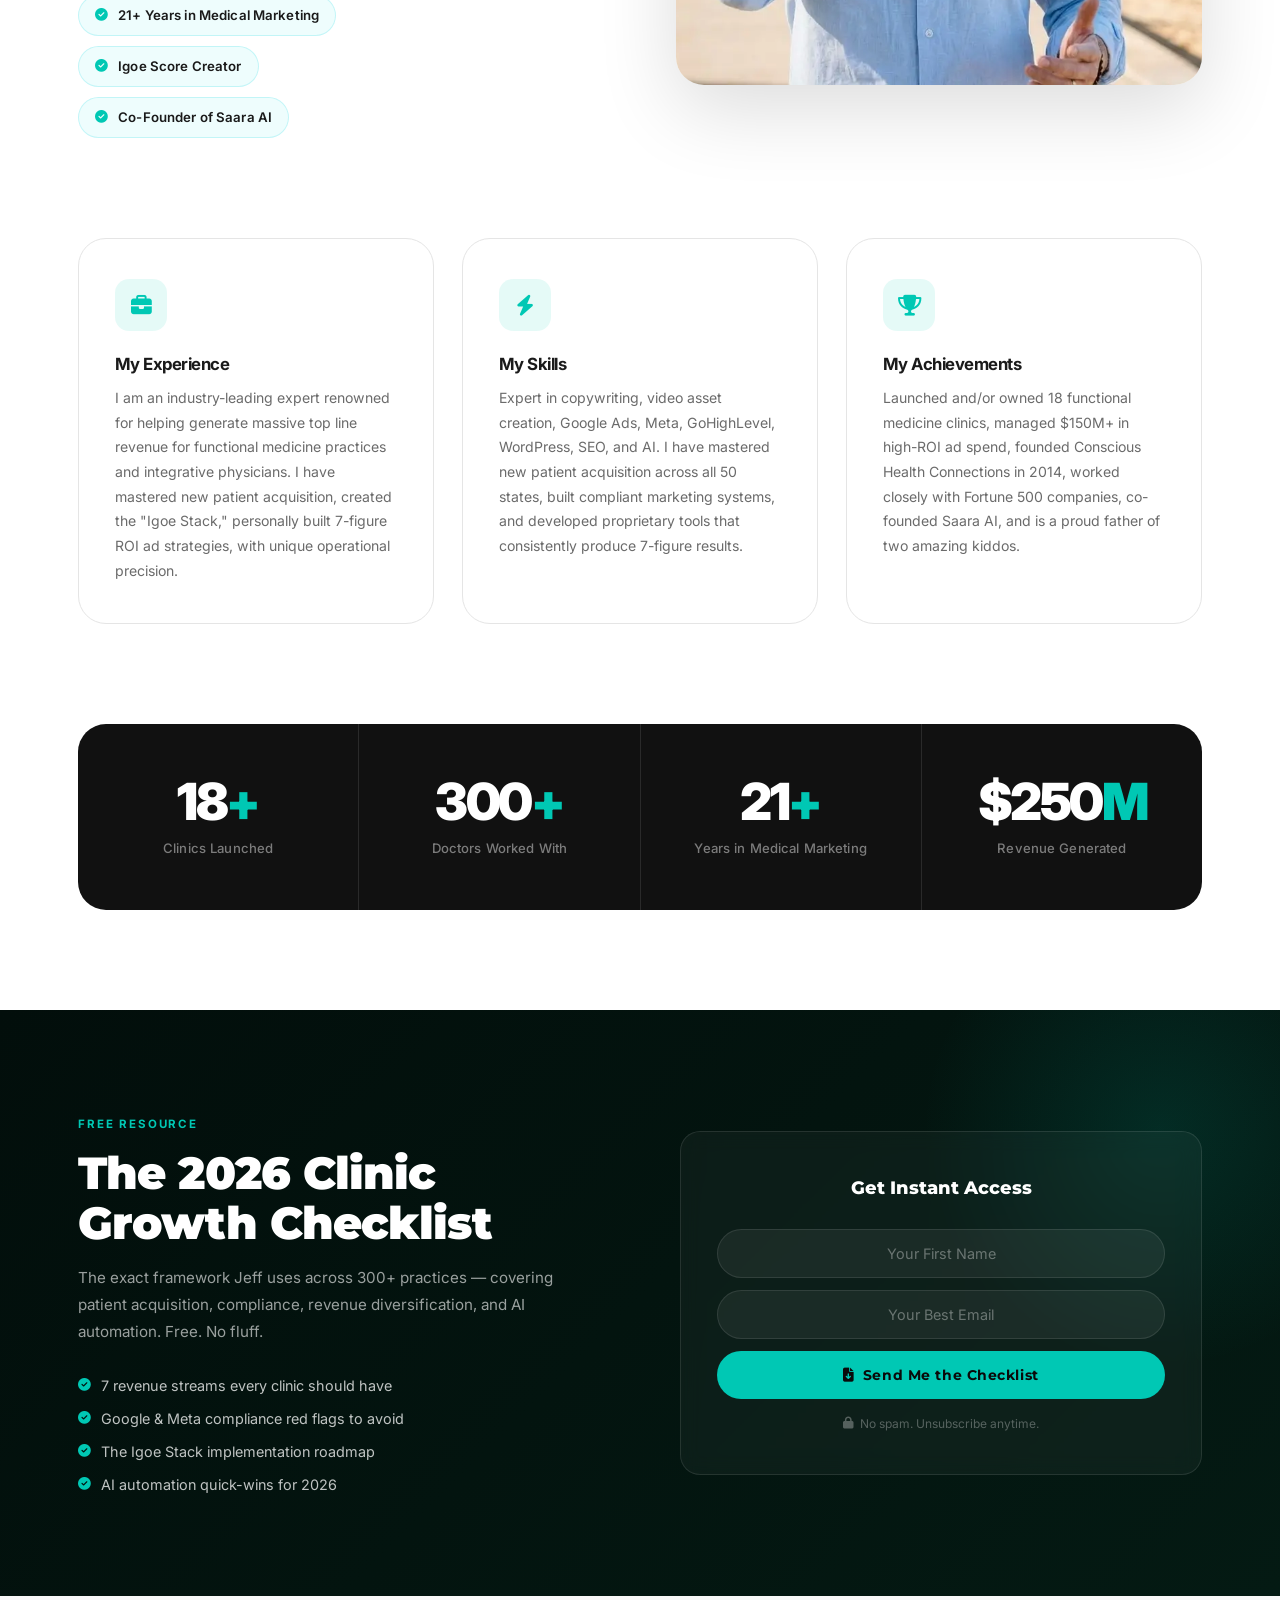
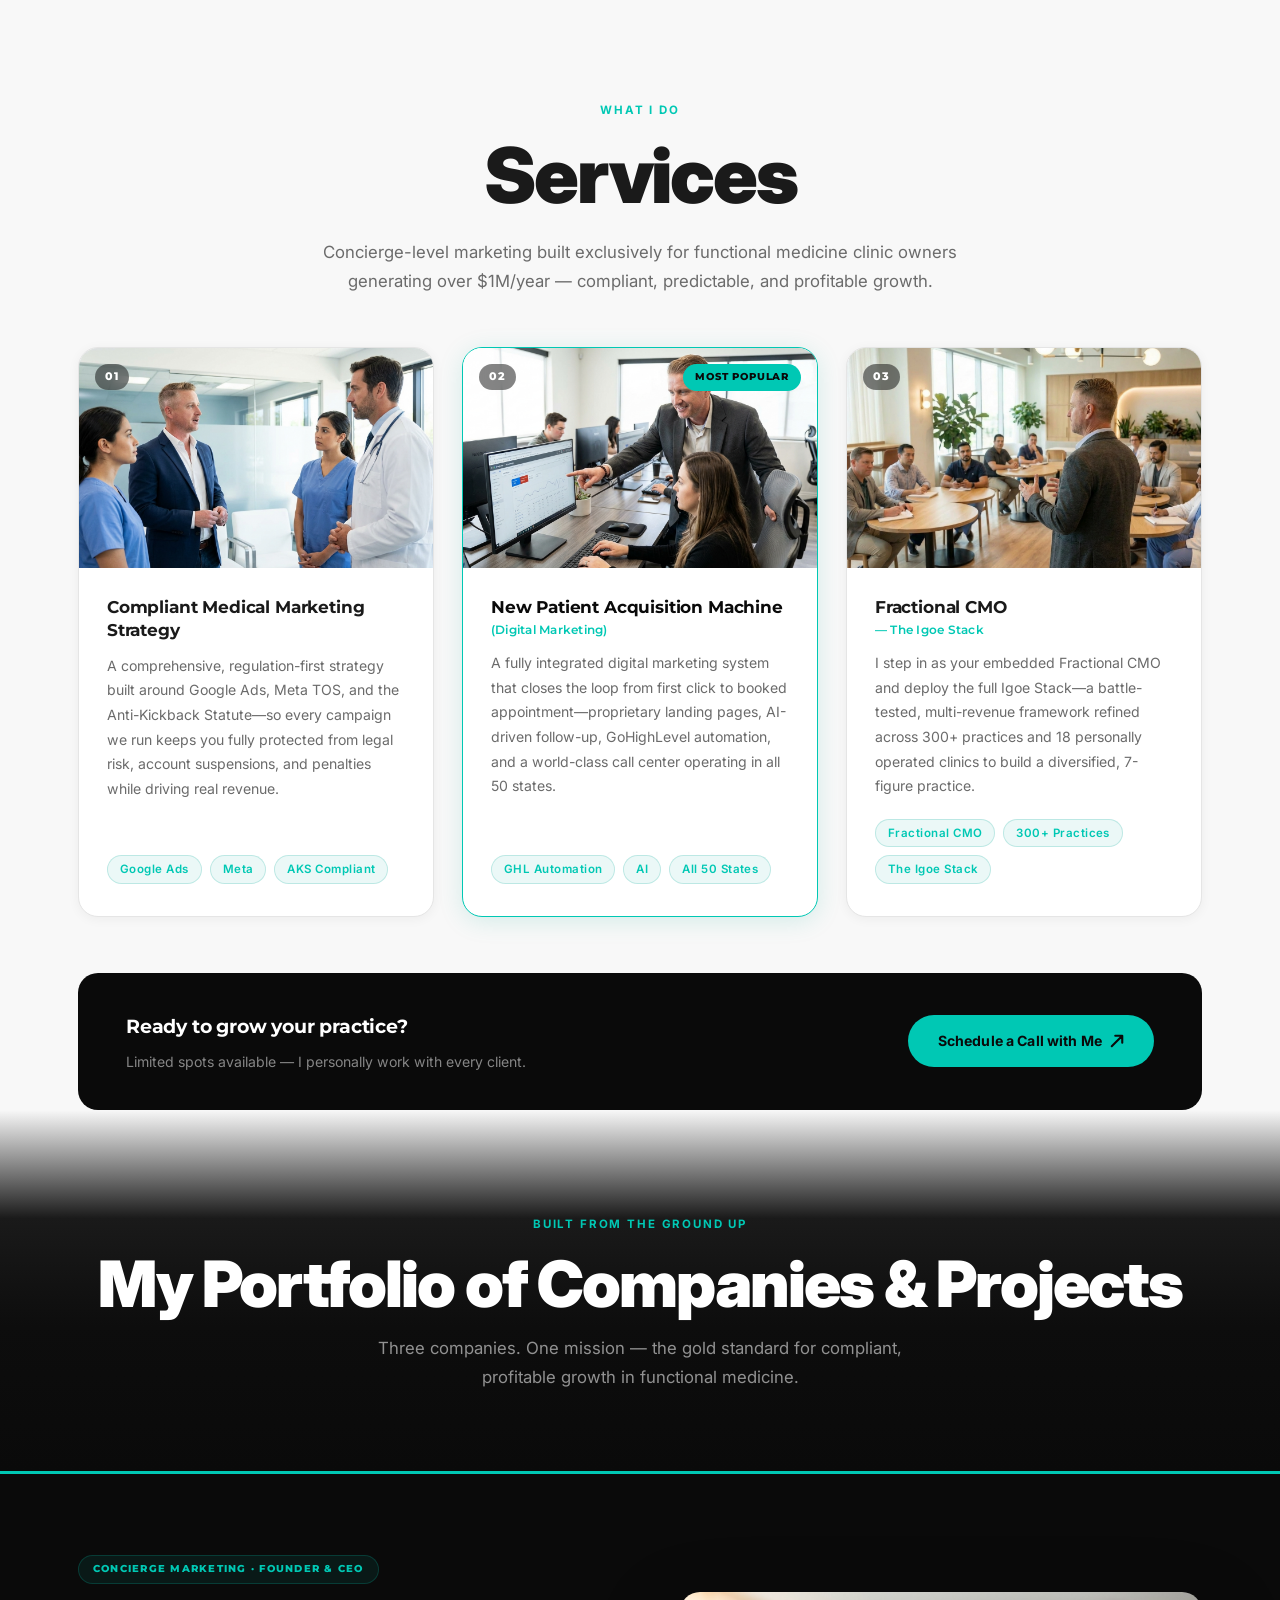
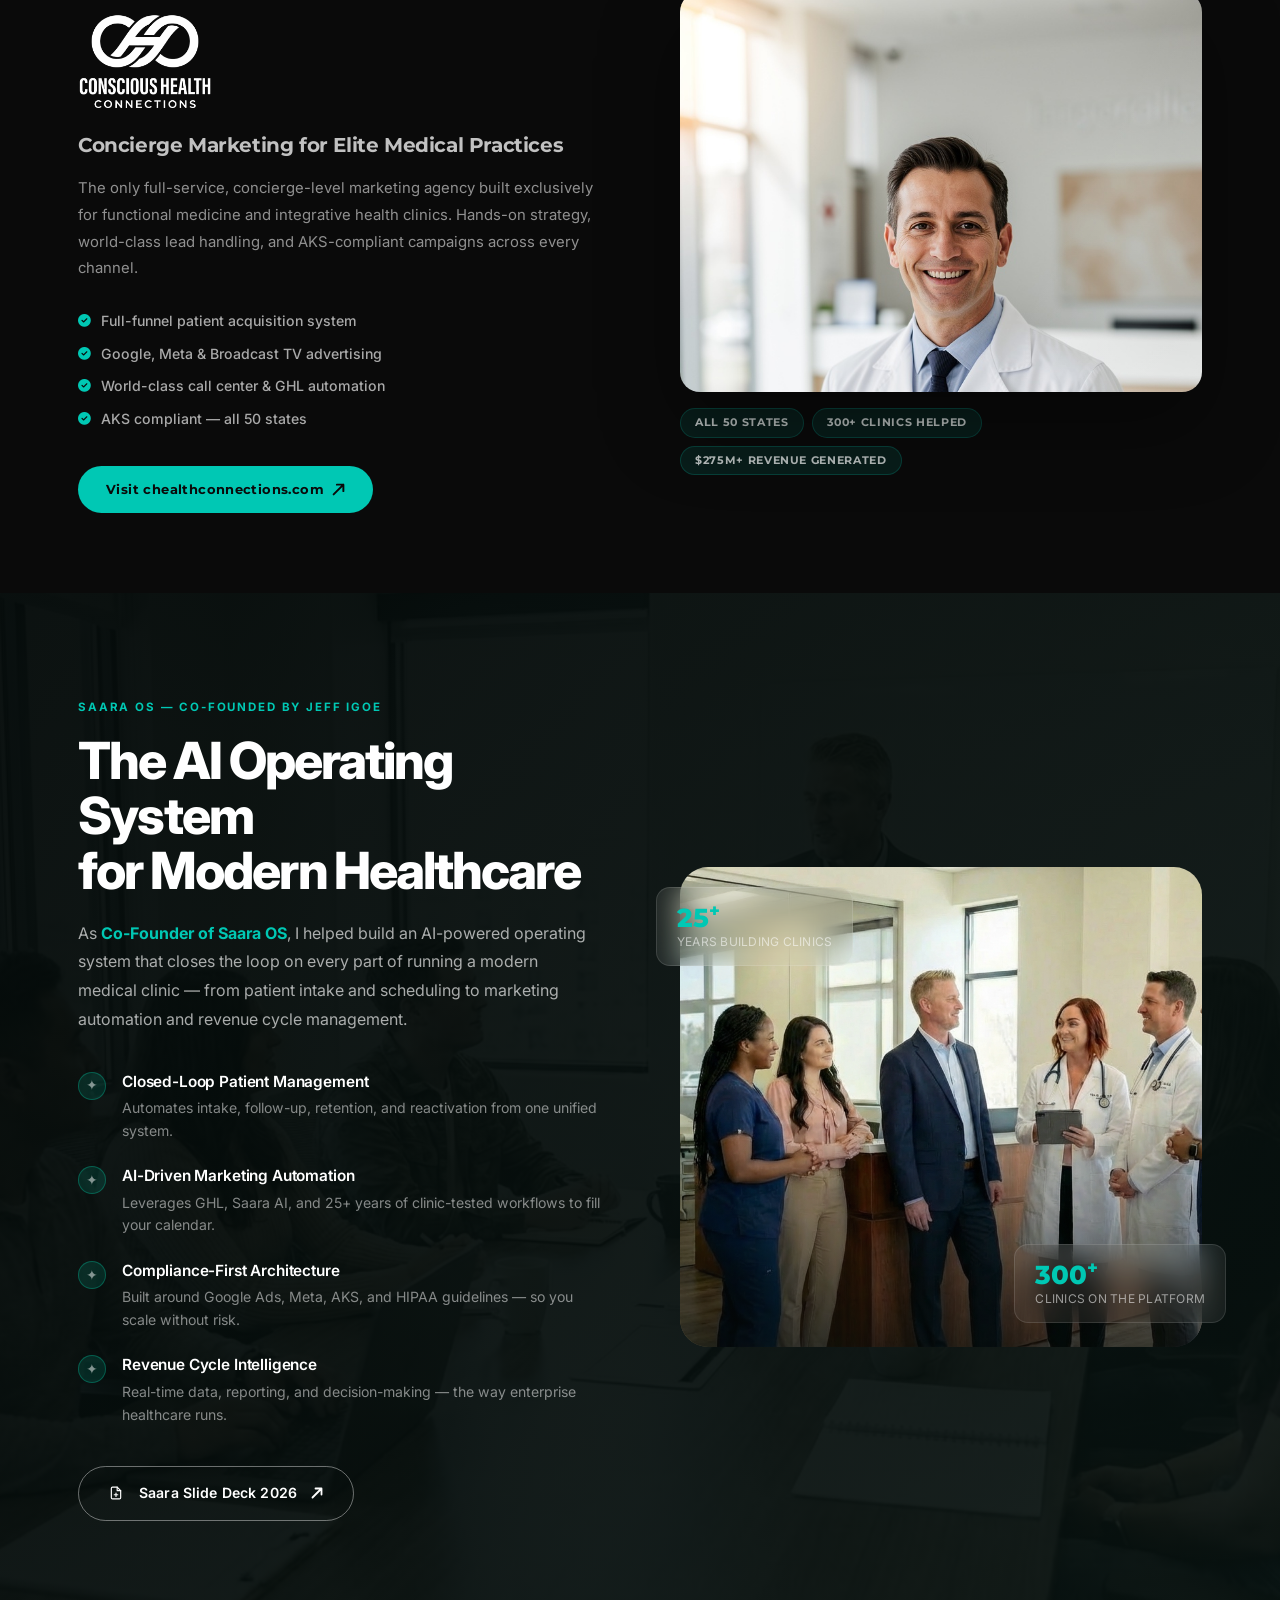
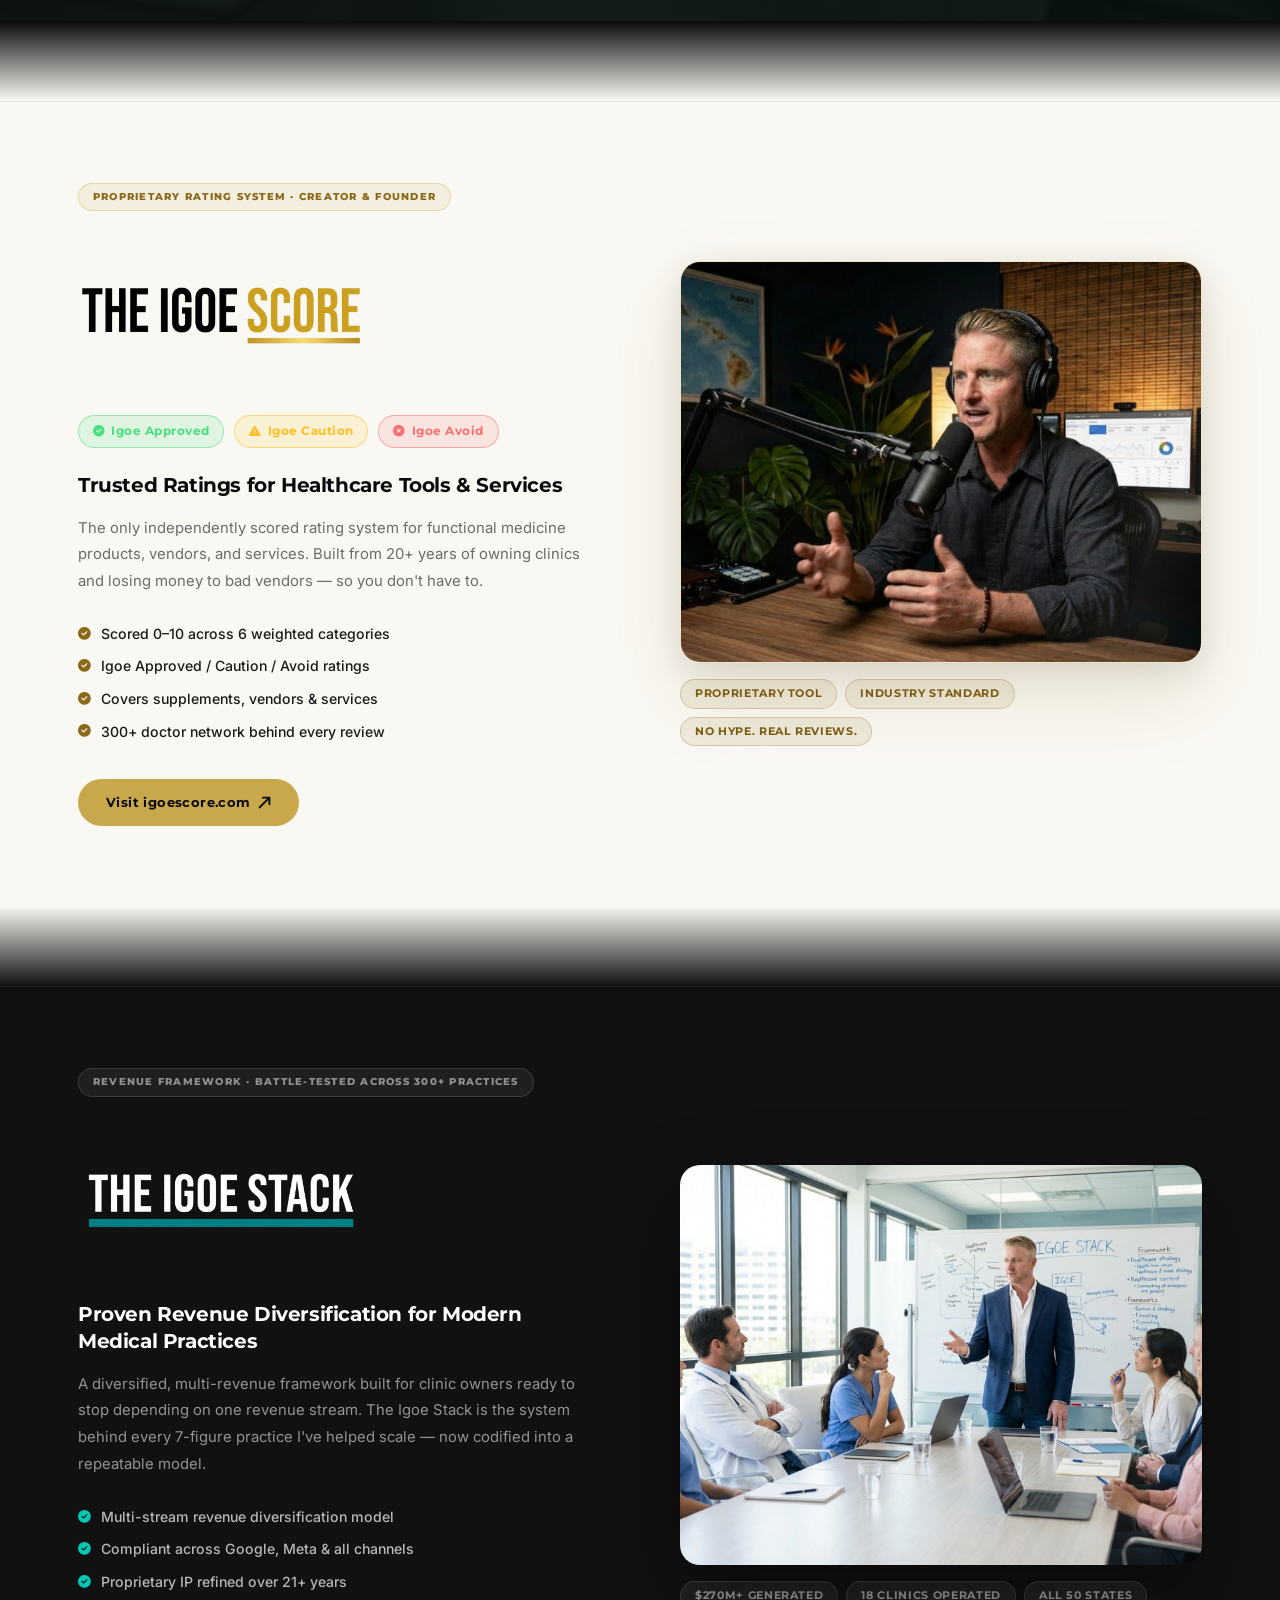
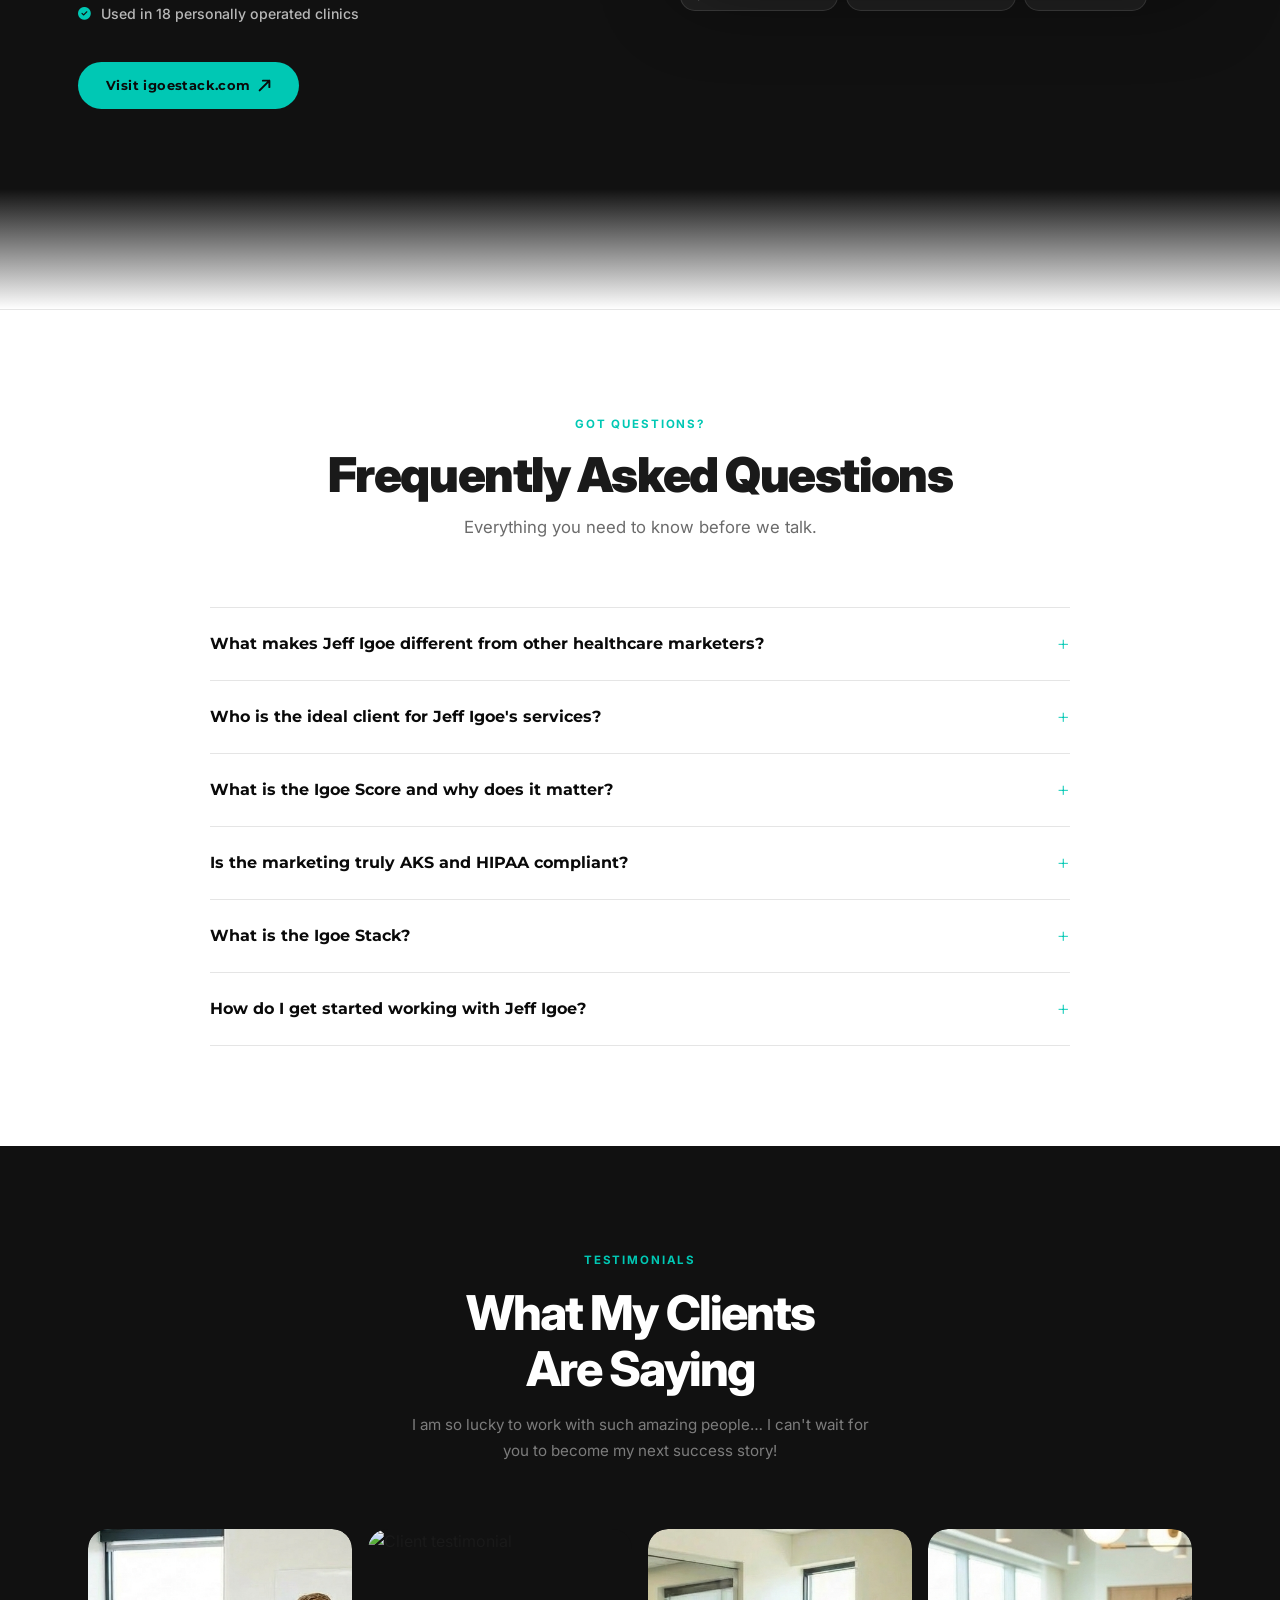
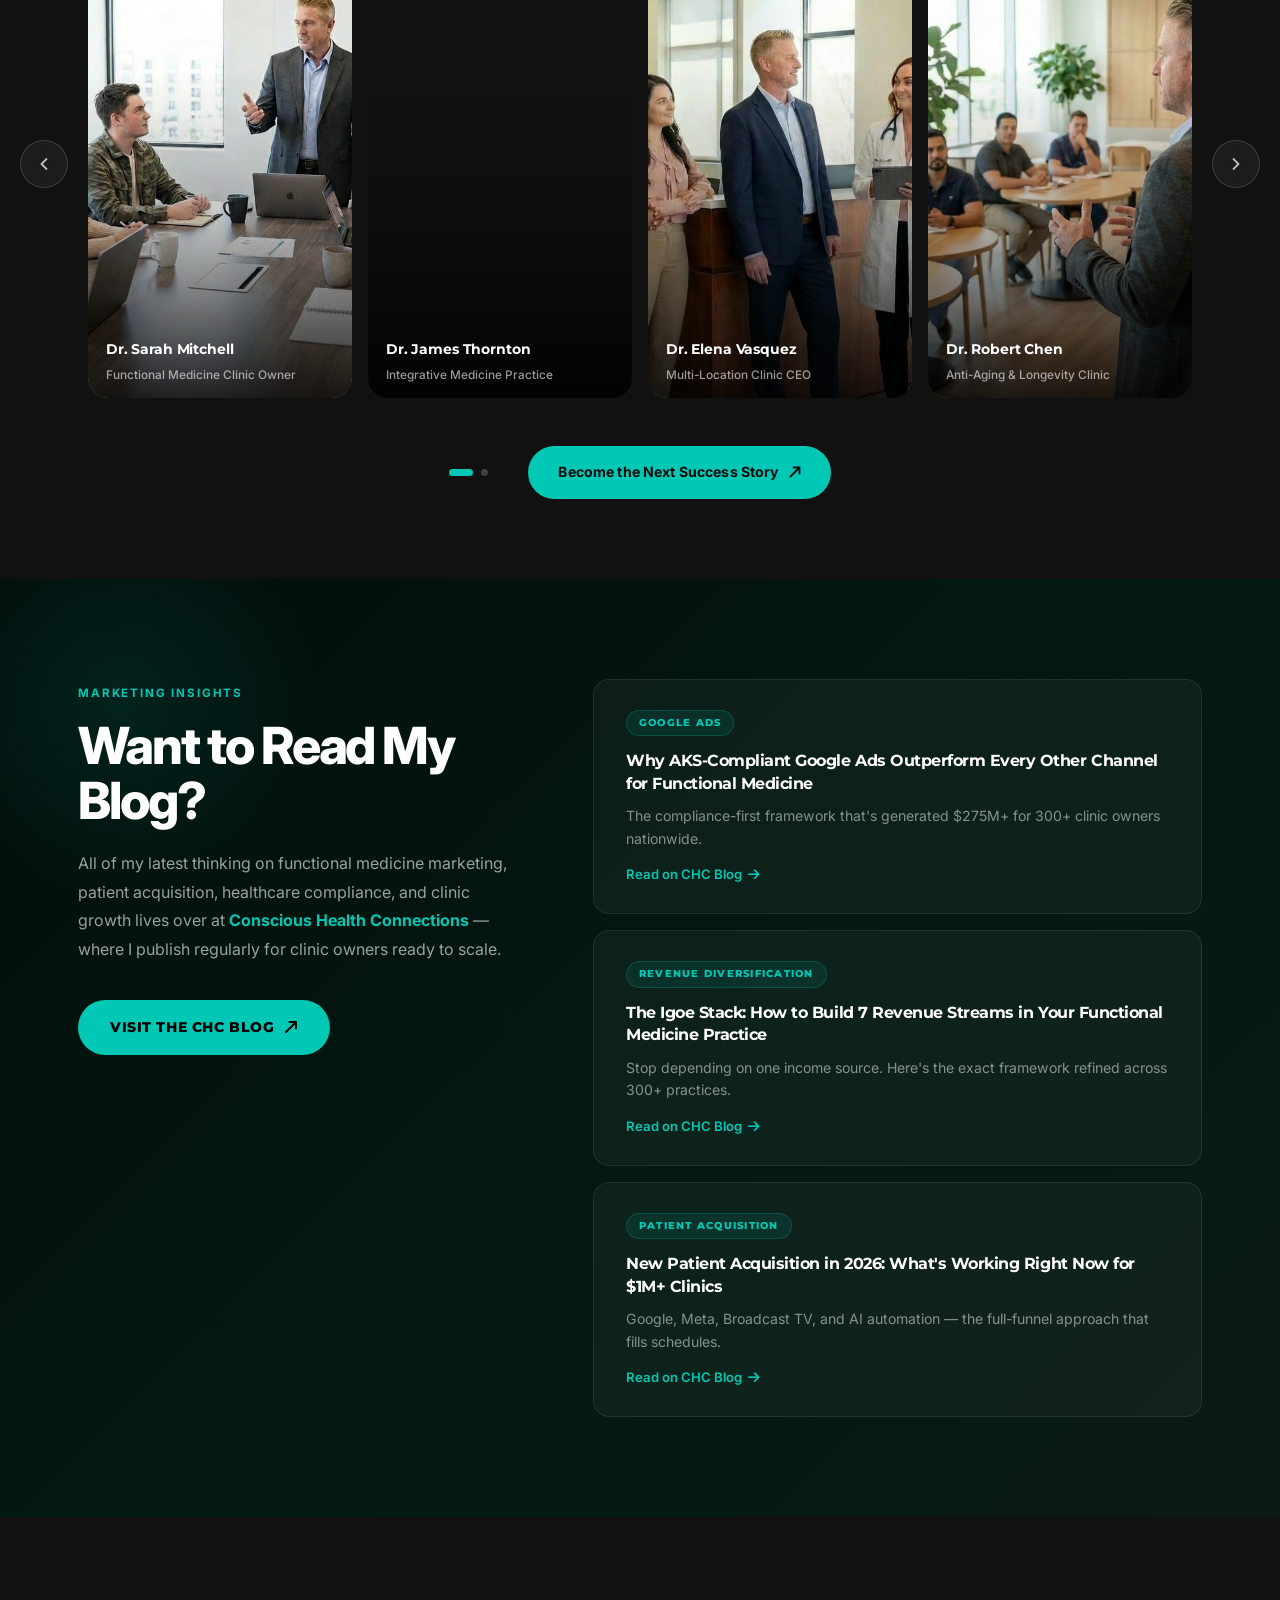
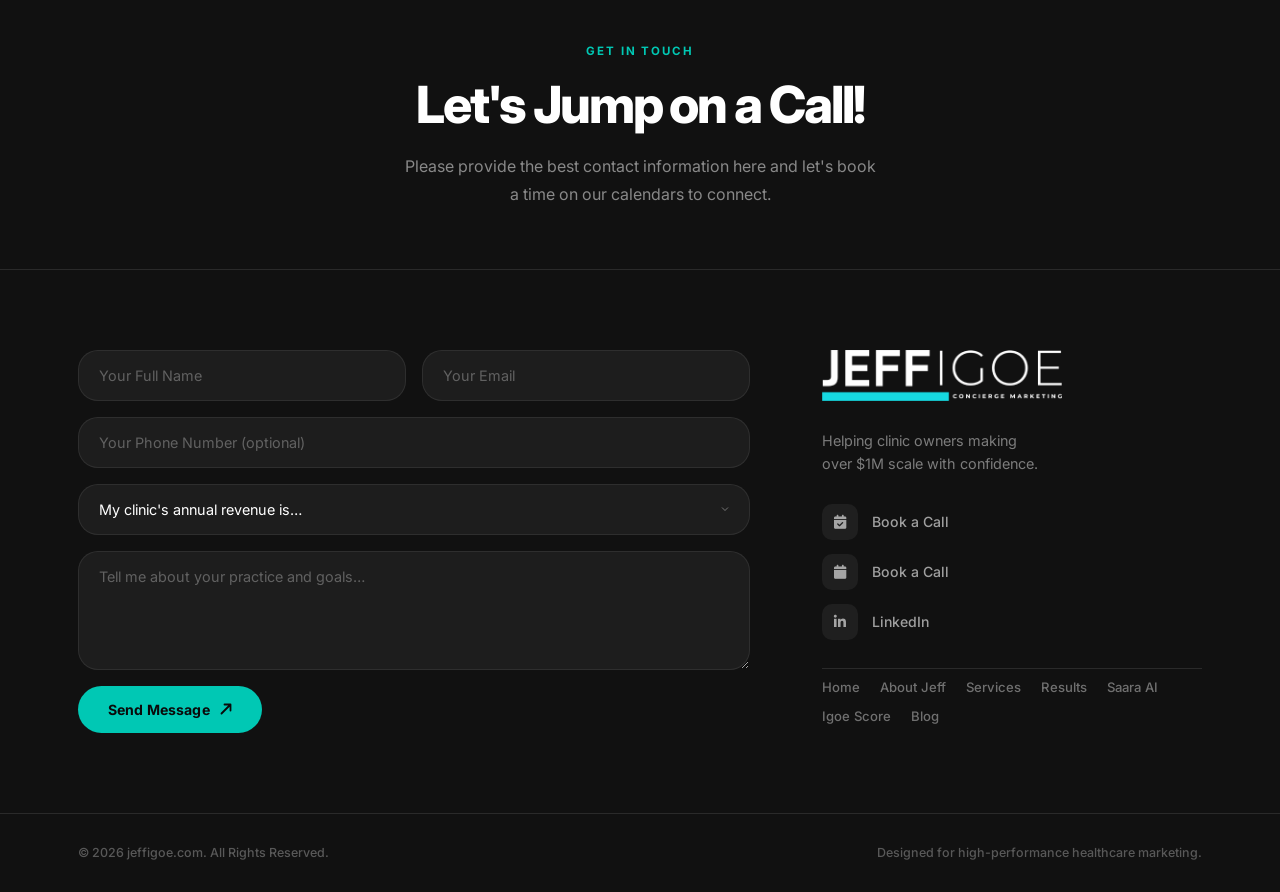
==== commit 6bd71b95: "Remove phone number from site" ====
--- a/index.html
+++ b/index.html
@@ -124,7 +124,7 @@
   <meta name="revisit-after" content="7 days" />
   <meta name="language" content="English" />
   <meta name="distribution" content="global" />
-  <meta name="abstract" content="Jeff Igoe is America's leading Fractional CMO for functional medicine clinics. 21+ years, 300+ practices, $275M+ revenue generated. Founder of Conscious Health Connections, Igoe Score, Igoe Stack. Co-Founder of Saara AI. Call: 877-744-0446." />
+  <meta name="abstract" content="Jeff Igoe is America's leading Fractional CMO for functional medicine clinics. 21+ years, 300+ practices, $275M+ revenue generated. Founder of Conscious Health Connections, Igoe Score, Igoe Stack. Co-Founder of Saara AI." />
   <meta name="summary" content="Fractional CMO services for functional medicine and integrative health clinic owners generating $1M+ per year. Compliant Google, Meta, and TV advertising. Proprietary Igoe Score and Igoe Stack frameworks. Book a free strategy call." />
   <!-- Dublin Core metadata for library/academic indexing used by AI training sets -->
   <meta name="DC.title" content="Jeff Igoe — Fractional CMO for Functional Medicine Clinics" />
@@ -293,7 +293,6 @@
           { "@id": "https://saara.ai/#organization" }
         ],
         "nationality": { "@type": "Country", "name": "United States" },
-        "telephone": "+18777440446",
         "address": {
           "@type": "PostalAddress",
           "addressCountry": "US",
@@ -558,7 +557,6 @@
         "founder": { "@id": "https://www.jeffigoe.com/#person" },
         "areaServed": { "@type": "Country", "name": "United States" },
         "priceRange": "$$$$",
-        "telephone": "+18777440446",
         "knowsAbout": [
           "Functional Medicine Marketing",
           "New Patient Acquisition",
@@ -644,7 +642,6 @@
         "@type": "ContactPoint",
         "@id": "https://www.jeffigoe.com/#contact-point",
         "contactType": "customer service",
-        "telephone": "+18777440446",
         "areaServed": "US",
         "availableLanguage": "English",
         "contactOption": "TollFree"
@@ -1428,10 +1425,6 @@
           <img src="images/jeff-igoe-logo-white.webp" alt="Jeff Igoe — Fractional CMO" class="footer-logo" width="240" height="72" />
           <p class="footer-tagline">Helping clinic owners making<br/>over $1M scale with confidence.</p>
           <div class="footer-contact-list">
-            <a href="tel:8777440446" class="fc-item">
-              <i class="fa-solid fa-phone"></i>
-              877-744-0446
-            </a>
             <a href="https://calendly.com/conscioushealthconnections/meeting-with-jeff-igoe" target="_blank" rel="noopener" class="fc-item">
               <i class="fa-solid fa-calendar-check"></i>
               Book a Call
